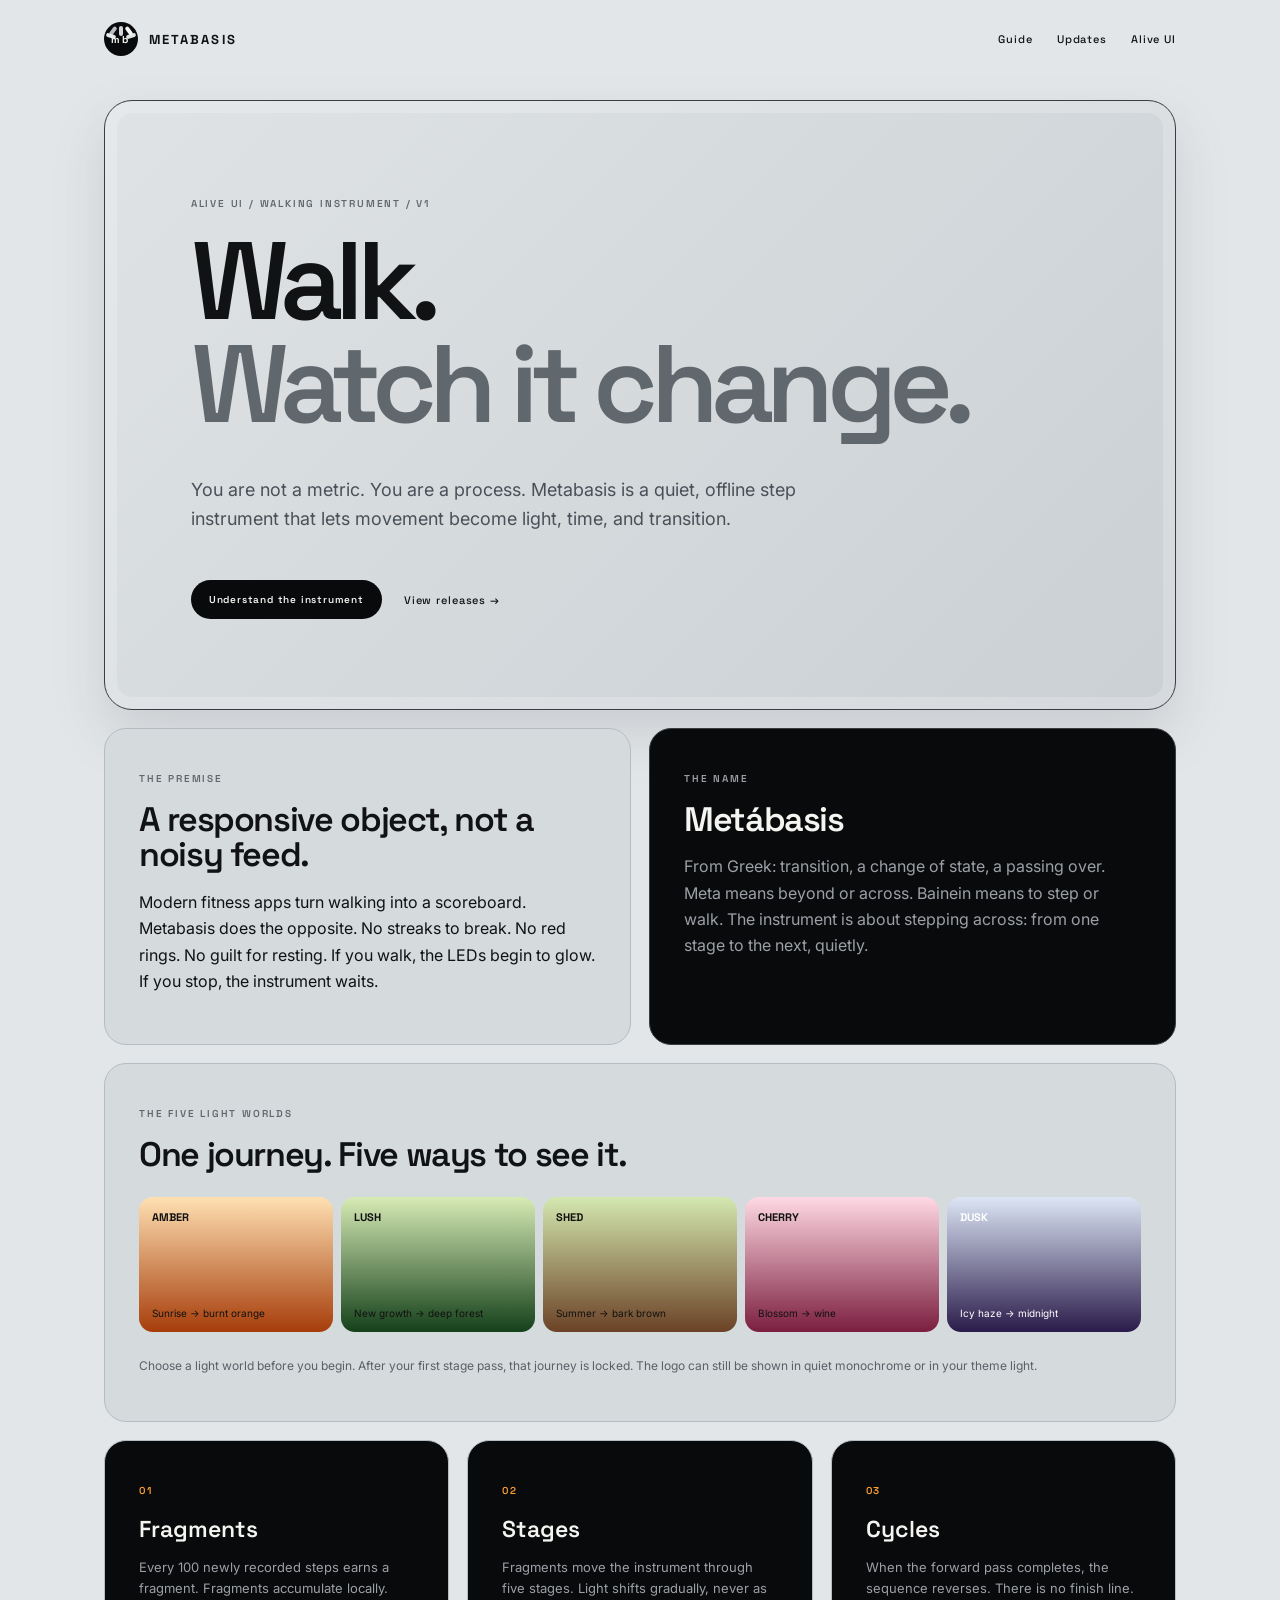
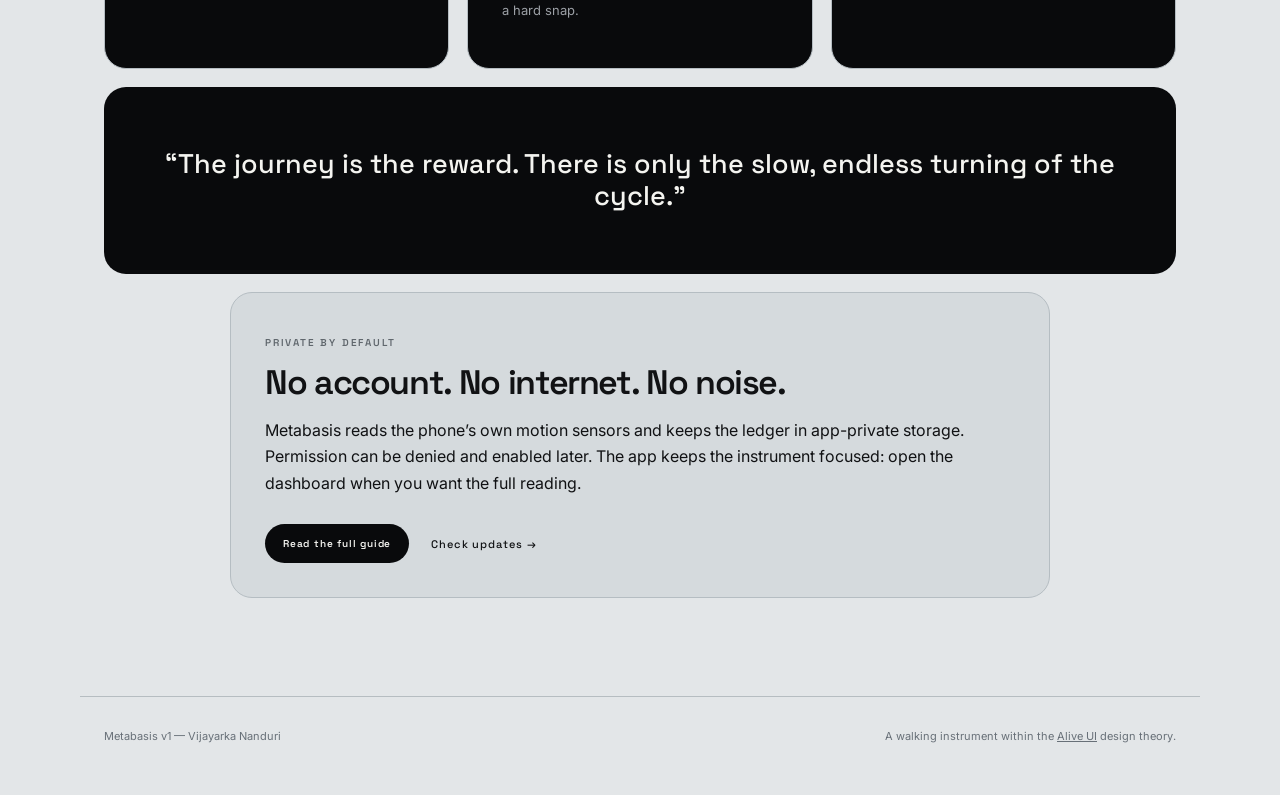
==== index.html @ e5e0e326 "Restore camera-module identity and medium journey UX" ====
<!doctype html>
<html lang="en">
<head><meta charset="utf-8"><meta name="viewport" content="width=device-width,initial-scale=1"><title>Metabasis — Walk. Watch it change.</title><link rel="stylesheet" href="styles.css"></head>
<body>
<header class="top"><a class="brand" href="index.html"><span class="mark"><i></i><i></i><i></i><i></i><i></i><b>mb</b></span><span>METABASIS</span></a><nav><a href="metabasis-guide.html">Guide</a><a href="metabasis-updates.html">Updates</a><a href="https://vijayarkananduri.github.io/metabasis/">Alive UI</a></nav></header>
<main>
<section class="hero instrument"><div class="eyebrow">ALIVE UI / WALKING INSTRUMENT / V1</div><h1>Walk.<br><em>Watch it change.</em></h1><p class="lead">You are not a metric. You are a process. Metabasis is a quiet, offline step instrument that lets movement become light, time, and transition.</p><div class="actions"><a class="button" href="metabasis-guide.html">Understand the instrument</a><a class="textlink" href="https://github.com/vijayarkananduri/metabasis/releases">View releases →</a></div></section>
<section class="grid two"><article><span class="eyebrow">THE PREMISE</span><h2>A responsive object, not a noisy feed.</h2><p>Modern fitness apps turn walking into a scoreboard. Metabasis does the opposite. No streaks to break. No red rings. No guilt for resting. If you walk, the LEDs begin to glow. If you stop, the instrument waits.</p></article><article class="dark-card"><span class="eyebrow">THE NAME</span><h2>Metábasis</h2><p>From Greek: transition, a change of state, a passing over. Meta means beyond or across. Bainein means to step or walk. The instrument is about stepping across: from one stage to the next, quietly.</p></article></section>
<section class="section"><span class="eyebrow">THE FIVE LIGHT WORLDS</span><h2>One journey. Five ways to see it.</h2><div class="themes"><div class="theme amber"><b>AMBER</b><span>Sunrise → burnt orange</span></div><div class="theme lush"><b>LUSH</b><span>New growth → deep forest</span></div><div class="theme shed"><b>SHED</b><span>Summer → bark brown</span></div><div class="theme cherry"><b>CHERRY</b><span>Blossom → wine</span></div><div class="theme dusk"><b>DUSK</b><span>Icy haze → midnight</span></div></div><p class="note">Choose a light world before you begin. After your first stage pass, that journey is locked. The logo can still be shown in quiet monochrome or in your theme light.</p></section>
<section class="grid three"><article class="module"><span class="number">01</span><h3>Fragments</h3><p>Every 100 newly recorded steps earns a fragment. Fragments accumulate locally.</p></article><article class="module"><span class="number">02</span><h3>Stages</h3><p>Fragments move the instrument through five stages. Light shifts gradually, never as a hard snap.</p></article><article class="module"><span class="number">03</span><h3>Cycles</h3><p>When the forward pass completes, the sequence reverses. There is no finish line.</p></article></section>
<section class="quote"><p>“The journey is the reward. There is only the slow, endless turning of the cycle.”</p></section>
<section class="section compact"><span class="eyebrow">PRIVATE BY DEFAULT</span><h2>No account. No internet. No noise.</h2><p>Metabasis reads the phone’s own motion sensors and keeps the ledger in app-private storage. Permission can be denied and enabled later. The app keeps the instrument focused: open the dashboard when you want the full reading.</p><div class="actions"><a class="button" href="metabasis-guide.html">Read the full guide</a><a class="textlink" href="metabasis-updates.html">Check updates →</a></div></section>
</main><footer><span>Metabasis v1 — Vijayarka Nanduri</span><span>A walking instrument within the <a href="https://vijayarkananduri.github.io/metabasis/">Alive UI</a> design theory.</span></footer>
</body></html>
---- styles.css ----
@import url('https://fonts.googleapis.com/css2?family=Inter:wght@400;500;600&family=Space+Grotesk:wght@400;500;600;700&display=swap');
:root{--silver:#e3e6e8;--ink:#111214;--glass:#090a0c;--milk:#f4f4f0;--muted:#9ca0a6;--line:#3a3d42;--amber:#ffa133}*{box-sizing:border-box}body{margin:0;background:var(--silver);color:var(--ink);font-family:Inter,system-ui,sans-serif;line-height:1.65}.top{max-width:1120px;margin:auto;padding:22px 24px;display:flex;align-items:center;justify-content:space-between}.brand{display:flex;align-items:center;gap:11px;font:700 13px 'Space Grotesk';letter-spacing:.16em;color:var(--ink);text-decoration:none}.mark{width:34px;height:34px;border-radius:50%;background:var(--glass);display:flex;align-items:center;justify-content:center;position:relative;color:var(--milk);font:700 10px 'Space Grotesk'}.mark i{position:absolute;width:4px;height:10px;border-radius:4px;background:#d3d7da;top:4px}.mark i:nth-child(1){transform:rotate(0deg)}.mark i:nth-child(2){transform:rotate(72deg);right:5px;top:9px;background:#e1e4e6}.mark i:nth-child(3){transform:rotate(144deg);right:7px;bottom:5px;background:#f4f4f0}.mark i:nth-child(4){transform:rotate(216deg);left:7px;bottom:5px;background:#b9bec3}.mark i:nth-child(5){transform:rotate(288deg);left:5px;top:9px;background:#e8eaeb}.mark b{position:relative;z-index:2}nav{display:flex;gap:24px}nav a,.textlink{color:var(--ink);text-decoration:none;font:500 11px 'Space Grotesk';letter-spacing:.08em}main{max-width:1120px;margin:auto;padding:22px 24px 80px}.hero{padding:96px 8% 90px;min-height:520px;display:flex;flex-direction:column;justify-content:center;border:1px solid var(--line);border-radius:28px;background:linear-gradient(135deg,#dfe3e5,#cbd0d4);box-shadow:inset 0 0 0 12px rgba(255,255,255,.2),0 24px 50px #6d747b35}.eyebrow{font:600 10px 'Space Grotesk';letter-spacing:.18em;color:#60676d}.hero h1{font:600 clamp(54px,9vw,110px)/.94 'Space Grotesk';letter-spacing:-.07em;margin:20px 0}.hero h1 em{font-style:normal;color:#60676d}.lead{font-size:18px;max-width:660px;color:#485058}.actions{display:flex;align-items:center;gap:22px;margin-top:28px}.button{display:inline-block;padding:13px 18px;border-radius:24px;background:var(--glass);color:var(--milk);text-decoration:none;font:600 10px 'Space Grotesk';letter-spacing:.08em}.grid{display:grid;gap:18px;margin-top:18px}.two{grid-template-columns:1fr 1fr}.three{grid-template-columns:repeat(3,1fr)}article,.section,.quote{padding:34px;border-radius:22px}.grid article,.section{background:#d5dadd;border:1px solid #b5bdc2}.dark-card{background:var(--glass)!important;color:var(--milk);border-color:var(--line)!important}.dark-card .eyebrow,.dark-card p{color:var(--muted)}h2{font:600 34px/1.05 'Space Grotesk';letter-spacing:-.04em;margin:12px 0 16px}h3{font:600 23px 'Space Grotesk';margin:12px 0 8px}.section{margin-top:18px}.themes{display:grid;grid-template-columns:repeat(5,1fr);gap:8px;margin:24px 0}.theme{height:135px;border-radius:14px;padding:13px;display:flex;flex-direction:column;justify-content:space-between;color:#111;font:600 11px 'Space Grotesk'}.theme span{font:400 10px Inter}.amber{background:linear-gradient(#ffe0b2,#a63d0a)}.lush{background:linear-gradient(#d7ebb5,#14401a)}.shed{background:linear-gradient(#d4e8b0,#6b4226)}.cherry{background:linear-gradient(#ffd9e3,#7b1e3f)}.dusk{background:linear-gradient(#dce6f5,#2a1b4a);color:white}.note{font-size:12px;color:#596168}.module{background:var(--glass)!important;color:var(--milk);min-height:190px}.module p{color:var(--muted);font-size:13px}.number{font:600 10px 'Space Grotesk';color:var(--amber);letter-spacing:.15em}.quote{margin-top:18px;background:var(--glass);color:var(--milk);font:500 27px/1.2 'Space Grotesk';text-align:center}.compact{max-width:820px;margin:18px auto}.article{max-width:820px;padding-top:70px}.article h1{font:600 clamp(48px,8vw,88px)/1 'Space Grotesk';letter-spacing:-.07em;margin:20px 0}.article h2{margin-top:50px}.article p,.article li{font-size:16px;color:#4f575e}.article .dark-card p{color:var(--muted)}footer{max-width:1120px;margin:auto;padding:30px 24px 50px;border-top:1px solid #b6bdc1;display:flex;justify-content:space-between;gap:20px;color:#687078;font-size:11px}footer a{color:inherit}@media(max-width:720px){.top{align-items:flex-start}.top nav{gap:10px;flex-wrap:wrap;justify-content:flex-end}.hero{padding:58px 24px}.two,.three{grid-template-columns:1fr}.themes{grid-template-columns:repeat(2,1fr)}.theme{height:110px}.actions{flex-wrap:wrap}footer{display:block}footer span{display:block;margin-top:8px}}
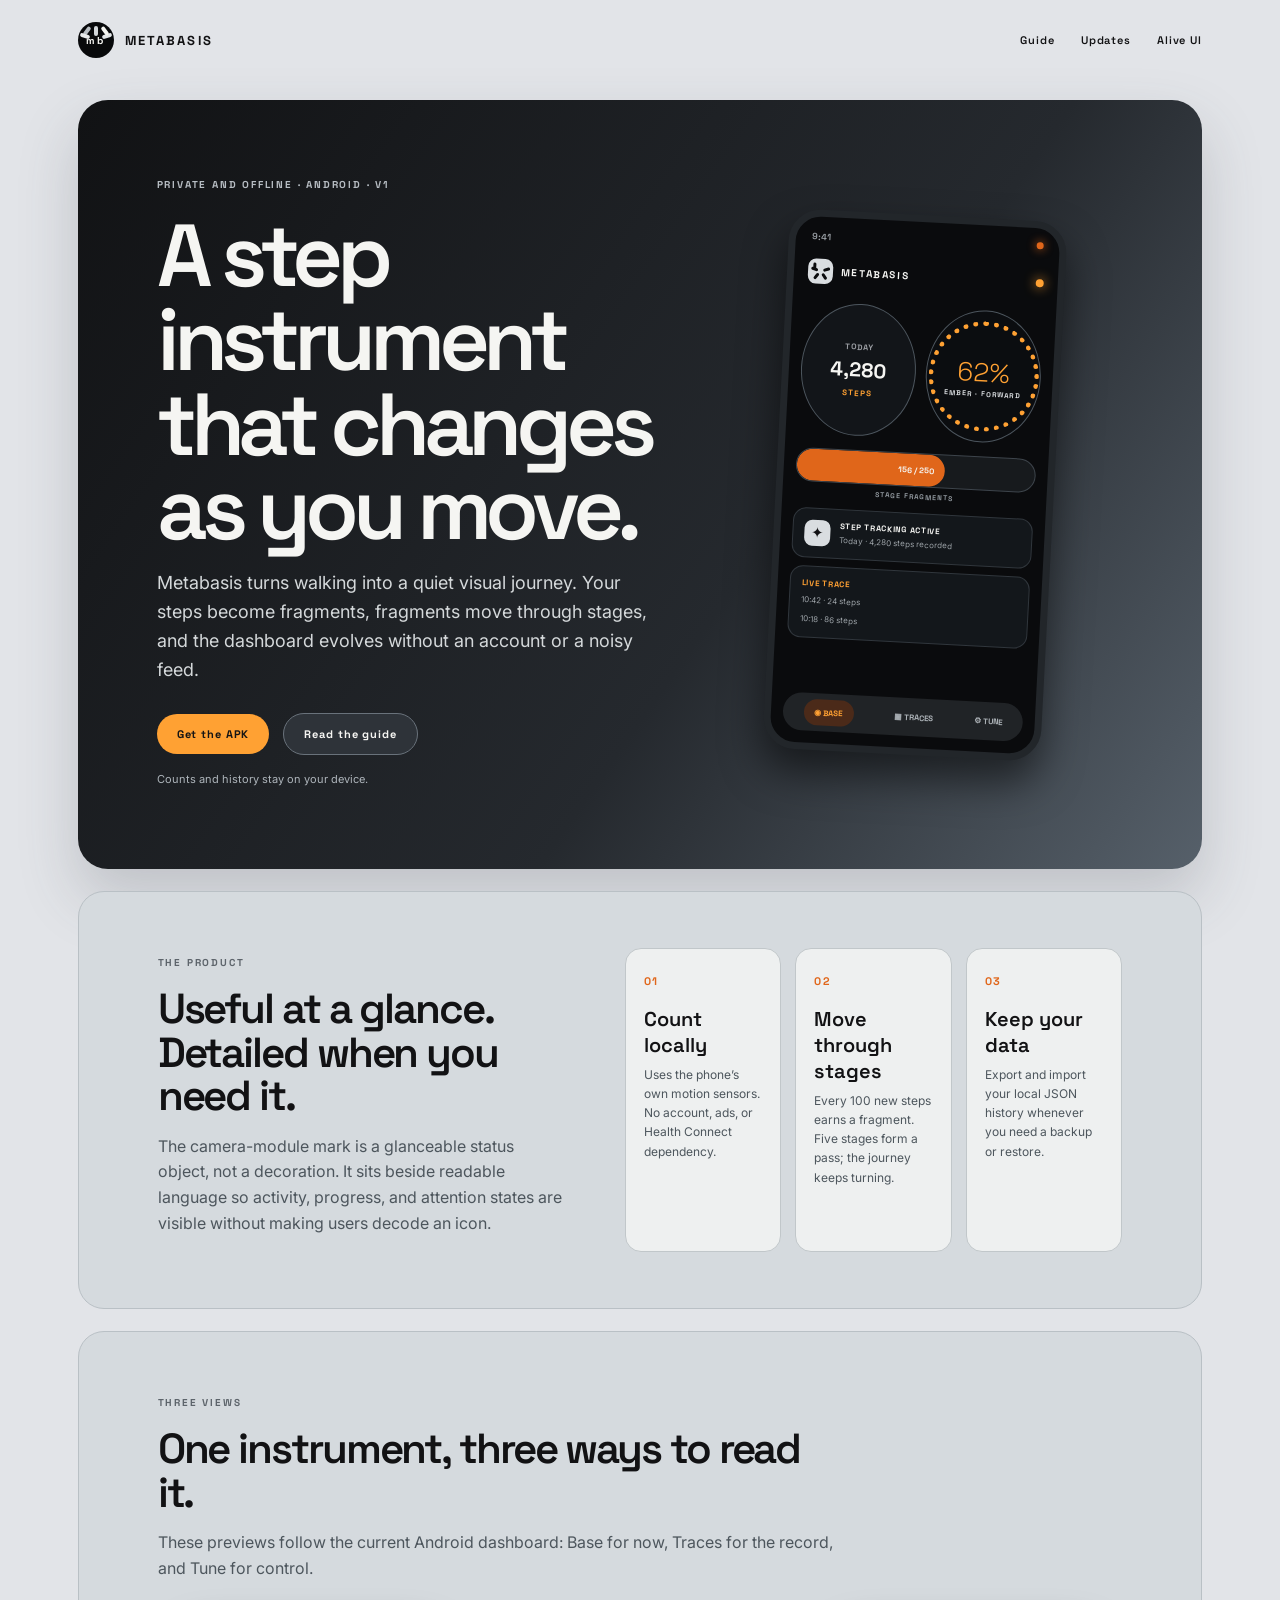
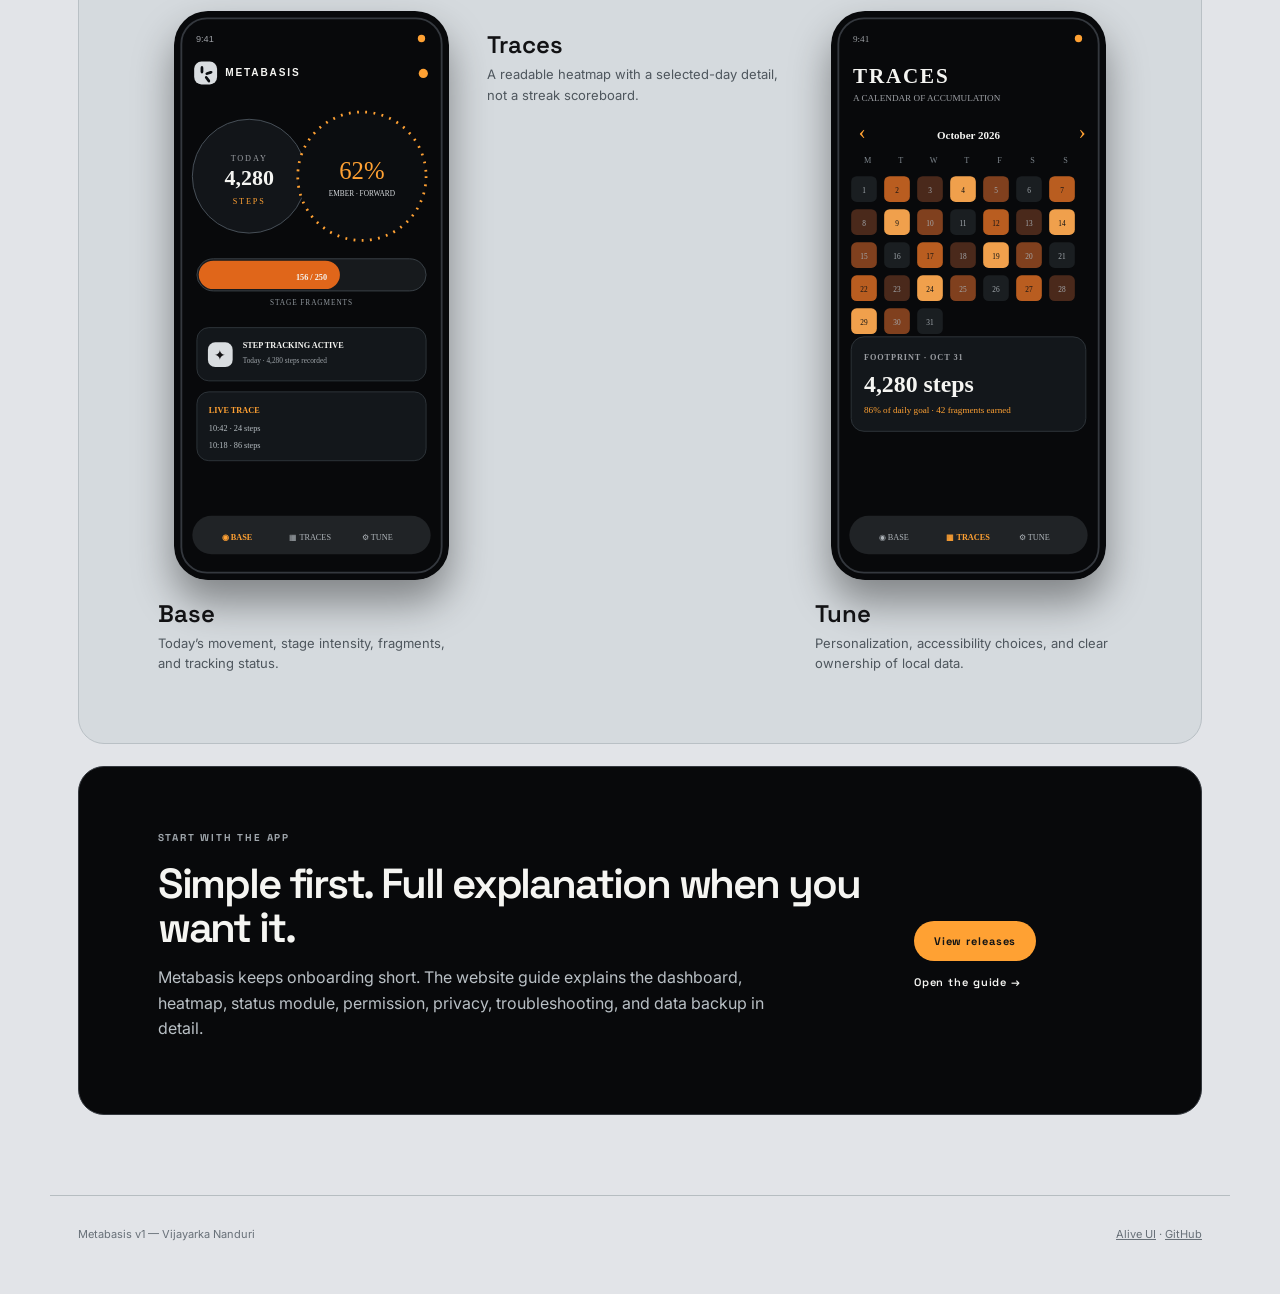
==== commit e721994c: "Improve app onboarding and product website" ====
--- a/index.html
+++ b/index.html
@@ -1,14 +1,23 @@
 <!doctype html>
 <html lang="en">
-<head><meta charset="utf-8"><meta name="viewport" content="width=device-width,initial-scale=1"><title>Metabasis — Walk. Watch it change.</title><link rel="stylesheet" href="styles.css"></head>
+<head>
+<meta charset="utf-8"><meta name="viewport" content="width=device-width,initial-scale=1">
+<title>Metabasis — A step instrument that changes as you move</title>
+<meta name="description" content="Metabasis is a private, offline-first Android step instrument. Steps become fragments, fragments move through stages, and the dashboard changes with you.">
+<link rel="canonical" href="https://vijayarkananduri.github.io/metabasis/">
+<meta name="theme-color" content="#090a0c">
+<meta property="og:type" content="website"><meta property="og:title" content="Metabasis — A step instrument that changes as you move"><meta property="og:description" content="A private Android step instrument with evolving stages, local history, and no account."><meta property="og:url" content="https://vijayarkananduri.github.io/metabasis/"><meta property="og:site_name" content="Metabasis">
+<meta name="twitter:card" content="summary"><meta name="twitter:title" content="Metabasis — A step instrument that changes as you move"><meta name="twitter:description" content="A private Android step instrument with evolving stages, local history, and no account.">
+<link rel="stylesheet" href="styles.css">
+</head>
 <body>
-<header class="top"><a class="brand" href="index.html"><span class="mark"><i></i><i></i><i></i><i></i><i></i><b>mb</b></span><span>METABASIS</span></a><nav><a href="metabasis-guide.html">Guide</a><a href="metabasis-updates.html">Updates</a><a href="https://vijayarkananduri.github.io/metabasis/">Alive UI</a></nav></header>
+<header class="top"><a class="brand" href="index.html" aria-label="Metabasis home"><span class="mark"><i></i><i></i><i></i><i></i><i></i><b>mb</b></span><span>METABASIS</span></a><nav><a href="metabasis-guide.html">Guide</a><a href="metabasis-updates.html">Updates</a><a href="https://alive-ui.netlify.app/">Alive UI</a></nav></header>
 <main>
-<section class="hero instrument"><div class="eyebrow">ALIVE UI / WALKING INSTRUMENT / V1</div><h1>Walk.<br><em>Watch it change.</em></h1><p class="lead">You are not a metric. You are a process. Metabasis is a quiet, offline step instrument that lets movement become light, time, and transition.</p><div class="actions"><a class="button" href="metabasis-guide.html">Understand the instrument</a><a class="textlink" href="https://github.com/vijayarkananduri/metabasis/releases">View releases →</a></div></section>
-<section class="grid two"><article><span class="eyebrow">THE PREMISE</span><h2>A responsive object, not a noisy feed.</h2><p>Modern fitness apps turn walking into a scoreboard. Metabasis does the opposite. No streaks to break. No red rings. No guilt for resting. If you walk, the LEDs begin to glow. If you stop, the instrument waits.</p></article><article class="dark-card"><span class="eyebrow">THE NAME</span><h2>Metábasis</h2><p>From Greek: transition, a change of state, a passing over. Meta means beyond or across. Bainein means to step or walk. The instrument is about stepping across: from one stage to the next, quietly.</p></article></section>
-<section class="section"><span class="eyebrow">THE FIVE LIGHT WORLDS</span><h2>One journey. Five ways to see it.</h2><div class="themes"><div class="theme amber"><b>AMBER</b><span>Sunrise → burnt orange</span></div><div class="theme lush"><b>LUSH</b><span>New growth → deep forest</span></div><div class="theme shed"><b>SHED</b><span>Summer → bark brown</span></div><div class="theme cherry"><b>CHERRY</b><span>Blossom → wine</span></div><div class="theme dusk"><b>DUSK</b><span>Icy haze → midnight</span></div></div><p class="note">Choose a light world before you begin. After your first stage pass, that journey is locked. The logo can still be shown in quiet monochrome or in your theme light.</p></section>
-<section class="grid three"><article class="module"><span class="number">01</span><h3>Fragments</h3><p>Every 100 newly recorded steps earns a fragment. Fragments accumulate locally.</p></article><article class="module"><span class="number">02</span><h3>Stages</h3><p>Fragments move the instrument through five stages. Light shifts gradually, never as a hard snap.</p></article><article class="module"><span class="number">03</span><h3>Cycles</h3><p>When the forward pass completes, the sequence reverses. There is no finish line.</p></article></section>
-<section class="quote"><p>“The journey is the reward. There is only the slow, endless turning of the cycle.”</p></section>
-<section class="section compact"><span class="eyebrow">PRIVATE BY DEFAULT</span><h2>No account. No internet. No noise.</h2><p>Metabasis reads the phone’s own motion sensors and keeps the ledger in app-private storage. Permission can be denied and enabled later. The app keeps the instrument focused: open the dashboard when you want the full reading.</p><div class="actions"><a class="button" href="metabasis-guide.html">Read the full guide</a><a class="textlink" href="metabasis-updates.html">Check updates →</a></div></section>
-</main><footer><span>Metabasis v1 — Vijayarka Nanduri</span><span>A walking instrument within the <a href="https://vijayarkananduri.github.io/metabasis/">Alive UI</a> design theory.</span></footer>
-</body></html>
+<section class="hero product-hero"><div class="hero-copy"><span class="eyebrow">PRIVATE AND OFFLINE · ANDROID · V1</span><h1>A step instrument that changes as you move.</h1><p class="lead">Metabasis turns walking into a quiet visual journey. Your steps become fragments, fragments move through stages, and the dashboard evolves without an account or a noisy feed.</p><div class="actions"><a class="button" href="https://github.com/vijayarkananduri/metabasis/releases">Get the APK</a><a class="button secondary-button" href="metabasis-guide.html">Read the guide</a></div><p class="microcopy">Counts and history stay on your device.</p></div><div class="phone hero-phone" aria-label="Metabasis Base screen preview"><img class="svg-preview" src="assets/base-screen.svg" alt="Metabasis Base dashboard preview"><div class="phone-bar"><span>9:41</span><span class="phone-dot"></span></div><div class="app-head"><span class="mini-module"><i></i><i></i><i></i><i></i><i></i></span><strong>METABASIS</strong><span class="status-dot"></span></div><div class="screen-row"><div class="metric"><small>TODAY</small><strong>4,280</strong><em>STEPS</em><div class="ring-mini"></div></div><div class="metric cycle"><div class="ring-big"><b>62%</b><small>EMBER · FORWARD</small></div></div></div><div class="bar"><span></span><b>156 / 250</b></div><small class="caption">STAGE FRAGMENTS</small><div class="status-card"><span class="camera-mini">✦</span><div><b>STEP TRACKING ACTIVE</b><small>Today · 4,280 steps recorded</small></div></div><div class="trace-card"><b>LIVE TRACE</b><small>10:42 · 24 steps</small><small>10:18 · 86 steps</small></div><div class="nav-pill"><b>◉ BASE</b><span>▦ TRACES</span><span>⚙ TUNE</span></div></div></section>
+<section class="proof"><div><span class="eyebrow">THE PRODUCT</span><h2>Useful at a glance. Detailed when you need it.</h2><p>The camera-module mark is a glanceable status object, not a decoration. It sits beside readable language so activity, progress, and attention states are visible without making users decode an icon.</p></div><div class="proof-points"><article><b>01</b><h3>Count locally</h3><p>Uses the phone’s own motion sensors. No account, ads, or Health Connect dependency.</p></article><article><b>02</b><h3>Move through stages</h3><p>Every 100 new steps earns a fragment. Five stages form a pass; the journey keeps turning.</p></article><article><b>03</b><h3>Keep your data</h3><p>Export and import your local JSON history whenever you need a backup or restore.</p></article></div></section>
+<section class="screens"><div class="section-head"><span class="eyebrow">THREE VIEWS</span><h2>One instrument, three ways to read it.</h2><p>These previews follow the current Android dashboard: Base for now, Traces for the record, and Tune for control.</p></div><div class="screen-grid"><div class="screen-item"><a class="svg-link" href="assets/base-screen.svg"><img class="svg-screen" src="assets/base-screen.svg" alt="Base screen SVG preview"></a><div class="phone"><div class="phone-bar"><span>9:41</span><span class="phone-dot"></span></div><div class="app-head"><span class="mini-module"><i></i><i></i><i></i><i></i><i></i></span><strong>METABASIS</strong><span class="status-dot"></span></div><div class="screen-title">BASE<small>HARDWARE STEP COUNTER</small></div><div class="screen-row"><div class="metric"><small>TODAY</small><strong>4,280</strong><em>STEPS</em></div><div class="metric cycle"><div class="ring-big"><b>62%</b><small>EMBER · FORWARD</small></div></div></div><div class="bar"><span style="width:62%"></span><b>156 / 250</b></div><small class="caption">STAGE FRAGMENTS</small><div class="status-card"><span class="camera-mini">✦</span><div><b>STEP TRACKING ACTIVE</b><small>4,280 steps recorded</small></div></div><div class="trace-card"><b>LIVE TRACE</b><small>No new step events yet.</small></div><div class="nav-pill"><b>◉ BASE</b><span>▦ TRACES</span><span>⚙ TUNE</span></div></div><h3>Base</h3><p>Today’s movement, stage intensity, fragments, and tracking status.</p></div>
+<div class="screen-item"><div class="phone"><div class="phone-bar"><span>9:41</span><span class="phone-dot"></span></div><div class="app-head"><span class="mini-module"><i></i><i></i><i></i><i></i><i></i></span><strong>METABASIS</strong><span class="status-dot"></span></div><div class="screen-title">TRACES<small>A CALENDAR OF ACCUMULATION</small></div><div class="month"><span>‹</span><b>October 2026</b><span>›</span></div><div class="week"><i>M</i><i>T</i><i>W</i><i>T</i><i>F</i><i>S</i><i>S</i></div><div class="heatmap"><i class="h3">1</i><i class="h1">2</i><i class="h4">3</i><i class="h2">4</i><i class="h0">5</i><i class="h3">6</i><i class="h1">7</i><i class="h4">8</i><i class="h2">9</i><i class="h0">10</i><i class="h3">11</i><i class="h1">12</i><i class="h4">13</i><i class="h2">14</i><i class="h0">15</i><i class="h3">16</i><i class="h1">17</i><i class="h4">18</i><i class="h2">19</i><i class="h0">20</i><i class="h3">21</i><i class="h1">22</i><i class="h4">23</i><i class="h2">24</i><i class="h0">25</i><i class="h3">26</i><i class="h1">27</i><i class="h4">28</i><i class="h2">29</i><i class="h0">30</i><i class="h3">31</i></div><div class="detail"><b>FOOTPRINT · OCT 31</b><strong>4,280 steps</strong><small>86% of daily goal · 42 fragments earned</small></div><div class="nav-pill"><span>◉ BASE</span><b>▦ TRACES</b><span>⚙ TUNE</span></div></div><h3>Traces</h3><p>A readable heatmap with a selected-day detail, not a streak scoreboard.</p></div>
+<div class="screen-item"><a class="svg-link" href="assets/traces-screen.svg"><img class="svg-screen" src="assets/traces-screen.svg" alt="Traces screen SVG preview"></a><div class="phone"><div class="phone-bar"><span>9:41</span><span class="phone-dot"></span></div><div class="app-head"><span class="mini-module"><i></i><i></i><i></i><i></i><i></i></span><strong>METABASIS</strong><span class="status-dot"></span></div><div class="screen-title">TUNE<small>ADJUST THE INSTRUMENT</small></div><div class="tune-list"><b>LED THEMES</b><div><span class="choice amber-choice">●</span> Amber <em>● ● ● ● ●</em></div><div><span class="choice">○</span> Lush <em>● ● ● ● ●</em></div><div><span class="choice">○</span> Dusk <em>● ● ● ● ●</em></div><b>DAILY GOAL · 5,000 STEPS</b><div class="slider"><span></span></div><b>YOUR DATA</b><div class="data-actions"><button>EXPORT DATA</button><button>IMPORT DATA</button></div></div><div class="nav-pill"><span>◉ BASE</span><span>▦ TRACES</span><b>⚙ TUNE</b></div></div><h3>Tune</h3><p>Personalization, accessibility choices, and clear ownership of local data.</p></div></div></section>
+<section class="callout"><div><span class="eyebrow">START WITH THE APP</span><h2>Simple first. Full explanation when you want it.</h2><p>Metabasis keeps onboarding short. The website guide explains the dashboard, heatmap, status module, permission, privacy, troubleshooting, and data backup in detail.</p></div><div class="actions"><a class="button" href="https://github.com/vijayarkananduri/metabasis/releases">View releases</a><a class="textlink" href="metabasis-guide.html">Open the guide →</a></div></section>
+</main><footer><span>Metabasis v1 — Vijayarka Nanduri</span><span><a href="https://alive-ui.netlify.app/">Alive UI</a> · <a href="https://github.com/vijayarkananduri/metabasis">GitHub</a></span></footer>
+</body></html>
--- a/styles.css
+++ b/styles.css
@@ -1,2 +1,5 @@
 @import url('https://fonts.googleapis.com/css2?family=Inter:wght@400;500;600&family=Space+Grotesk:wght@400;500;600;700&display=swap');
-:root{--silver:#e3e6e8;--ink:#111214;--glass:#090a0c;--milk:#f4f4f0;--muted:#9ca0a6;--line:#3a3d42;--amber:#ffa133}*{box-sizing:border-box}body{margin:0;background:var(--silver);color:var(--ink);font-family:Inter,system-ui,sans-serif;line-height:1.65}.top{max-width:1120px;margin:auto;padding:22px 24px;display:flex;align-items:center;justify-content:space-between}.brand{display:flex;align-items:center;gap:11px;font:700 13px 'Space Grotesk';letter-spacing:.16em;color:var(--ink);text-decoration:none}.mark{width:34px;height:34px;border-radius:50%;background:var(--glass);display:flex;align-items:center;justify-content:center;position:relative;color:var(--milk);font:700 10px 'Space Grotesk'}.mark i{position:absolute;width:4px;height:10px;border-radius:4px;background:#d3d7da;top:4px}.mark i:nth-child(1){transform:rotate(0deg)}.mark i:nth-child(2){transform:rotate(72deg);right:5px;top:9px;background:#e1e4e6}.mark i:nth-child(3){transform:rotate(144deg);right:7px;bottom:5px;background:#f4f4f0}.mark i:nth-child(4){transform:rotate(216deg);left:7px;bottom:5px;background:#b9bec3}.mark i:nth-child(5){transform:rotate(288deg);left:5px;top:9px;background:#e8eaeb}.mark b{position:relative;z-index:2}nav{display:flex;gap:24px}nav a,.textlink{color:var(--ink);text-decoration:none;font:500 11px 'Space Grotesk';letter-spacing:.08em}main{max-width:1120px;margin:auto;padding:22px 24px 80px}.hero{padding:96px 8% 90px;min-height:520px;display:flex;flex-direction:column;justify-content:center;border:1px solid var(--line);border-radius:28px;background:linear-gradient(135deg,#dfe3e5,#cbd0d4);box-shadow:inset 0 0 0 12px rgba(255,255,255,.2),0 24px 50px #6d747b35}.eyebrow{font:600 10px 'Space Grotesk';letter-spacing:.18em;color:#60676d}.hero h1{font:600 clamp(54px,9vw,110px)/.94 'Space Grotesk';letter-spacing:-.07em;margin:20px 0}.hero h1 em{font-style:normal;color:#60676d}.lead{font-size:18px;max-width:660px;color:#485058}.actions{display:flex;align-items:center;gap:22px;margin-top:28px}.button{display:inline-block;padding:13px 18px;border-radius:24px;background:var(--glass);color:var(--milk);text-decoration:none;font:600 10px 'Space Grotesk';letter-spacing:.08em}.grid{display:grid;gap:18px;margin-top:18px}.two{grid-template-columns:1fr 1fr}.three{grid-template-columns:repeat(3,1fr)}article,.section,.quote{padding:34px;border-radius:22px}.grid article,.section{background:#d5dadd;border:1px solid #b5bdc2}.dark-card{background:var(--glass)!important;color:var(--milk);border-color:var(--line)!important}.dark-card .eyebrow,.dark-card p{color:var(--muted)}h2{font:600 34px/1.05 'Space Grotesk';letter-spacing:-.04em;margin:12px 0 16px}h3{font:600 23px 'Space Grotesk';margin:12px 0 8px}.section{margin-top:18px}.themes{display:grid;grid-template-columns:repeat(5,1fr);gap:8px;margin:24px 0}.theme{height:135px;border-radius:14px;padding:13px;display:flex;flex-direction:column;justify-content:space-between;color:#111;font:600 11px 'Space Grotesk'}.theme span{font:400 10px Inter}.amber{background:linear-gradient(#ffe0b2,#a63d0a)}.lush{background:linear-gradient(#d7ebb5,#14401a)}.shed{background:linear-gradient(#d4e8b0,#6b4226)}.cherry{background:linear-gradient(#ffd9e3,#7b1e3f)}.dusk{background:linear-gradient(#dce6f5,#2a1b4a);color:white}.note{font-size:12px;color:#596168}.module{background:var(--glass)!important;color:var(--milk);min-height:190px}.module p{color:var(--muted);font-size:13px}.number{font:600 10px 'Space Grotesk';color:var(--amber);letter-spacing:.15em}.quote{margin-top:18px;background:var(--glass);color:var(--milk);font:500 27px/1.2 'Space Grotesk';text-align:center}.compact{max-width:820px;margin:18px auto}.article{max-width:820px;padding-top:70px}.article h1{font:600 clamp(48px,8vw,88px)/1 'Space Grotesk';letter-spacing:-.07em;margin:20px 0}.article h2{margin-top:50px}.article p,.article li{font-size:16px;color:#4f575e}.article .dark-card p{color:var(--muted)}footer{max-width:1120px;margin:auto;padding:30px 24px 50px;border-top:1px solid #b6bdc1;display:flex;justify-content:space-between;gap:20px;color:#687078;font-size:11px}footer a{color:inherit}@media(max-width:720px){.top{align-items:flex-start}.top nav{gap:10px;flex-wrap:wrap;justify-content:flex-end}.hero{padding:58px 24px}.two,.three{grid-template-columns:1fr}.themes{grid-template-columns:repeat(2,1fr)}.theme{height:110px}.actions{flex-wrap:wrap}footer{display:block}footer span{display:block;margin-top:8px}}
+:root{--silver:#e2e4e8;--ink:#121214;--glass:#08090b;--milk:#f5f5f2;--muted:#777d84;--line:#34383e;--amber:#e0661a;--amber-bright:#ffa133;--panel:#f7f8f7}*{box-sizing:border-box}html{scroll-behavior:smooth}body{margin:0;background:var(--silver);color:var(--ink);font-family:Inter,system-ui,sans-serif;line-height:1.6}.top{max-width:1180px;margin:auto;padding:22px 28px;display:flex;align-items:center;justify-content:space-between}.brand{display:flex;align-items:center;gap:11px;font:700 13px 'Space Grotesk';letter-spacing:.16em;color:var(--ink);text-decoration:none}.mark{width:36px;height:36px;border-radius:50%;background:var(--glass);display:flex;align-items:center;justify-content:center;position:relative;color:var(--milk);font:700 10px 'Space Grotesk'}.mark i{position:absolute;width:4px;height:10px;border-radius:4px;background:#d3d7da;top:4px}.mark i:nth-child(1){transform:rotate(0)}.mark i:nth-child(2){transform:rotate(72deg);right:5px;top:9px;background:#e1e4e6}.mark i:nth-child(3){transform:rotate(144deg);right:7px;bottom:5px;background:#f4f4f0}.mark i:nth-child(4){transform:rotate(216deg);left:7px;bottom:5px;background:#b9bec3}.mark i:nth-child(5){transform:rotate(288deg);left:5px;top:9px;background:#e8eaeb}.mark b{position:relative;z-index:2}nav{display:flex;gap:26px}nav a,.textlink{color:var(--ink);text-decoration:none;font:600 11px 'Space Grotesk';letter-spacing:.08em}nav a:hover,.textlink:hover{color:var(--amber)}main{max-width:1180px;margin:auto;padding:20px 28px 80px}.eyebrow{font:700 10px 'Space Grotesk';letter-spacing:.18em;color:#5d646b}.hero{border-radius:30px}.product-hero{min-height:630px;padding:70px 7%;display:grid;grid-template-columns:1.1fr .9fr;gap:40px;align-items:center;background:linear-gradient(125deg,#111214 0%,#25292e 60%,#56606a 100%);color:var(--milk);overflow:hidden;box-shadow:0 28px 60px #454b5238}.product-hero .eyebrow{color:#b7bdc3}.hero-copy{max-width:640px}.hero h1{font:600 clamp(48px,7vw,88px)/.96 'Space Grotesk';letter-spacing:-.07em;margin:18px 0}.lead{font-size:18px;max-width:650px;color:#d4d8da}.actions{display:flex;align-items:center;gap:14px;margin-top:28px;flex-wrap:wrap}.button{display:inline-block;padding:13px 20px;border-radius:25px;background:var(--amber-bright);color:#151515;text-decoration:none;font:700 11px 'Space Grotesk';letter-spacing:.08em}.secondary-button{background:#2e3339;color:var(--milk);border:1px solid #69727b}.microcopy{font-size:11px;color:#aeb5bb;margin-top:16px}.phone{width:260px;min-height:530px;background:#0a0b0d;border:7px solid #22262a;border-radius:32px;padding:14px 12px 12px;color:var(--milk);box-shadow:0 22px 40px #0008;position:relative;overflow:hidden}.hero-phone{justify-self:center;transform:rotate(3deg);width:278px;min-height:540px}.phone-bar{display:flex;justify-content:space-between;font:600 9px 'Space Grotesk';color:#9da3a8;padding:0 4px 14px}.phone-dot{width:7px;height:7px;background:#e0661a;border-radius:50%;box-shadow:0 0 10px #e0661a}.app-head{display:flex;align-items:center;gap:8px;padding:2px 2px 18px;font:700 10px 'Space Grotesk';letter-spacing:.16em}.app-head strong{flex:1}.status-dot{width:8px;height:8px;background:var(--amber-bright);border-radius:50%;box-shadow:0 0 12px #ffa133}.mini-module{width:25px;height:25px;border-radius:8px;background:#d9dde0;position:relative;display:inline-block}.mini-module i{position:absolute;width:3px;height:7px;border-radius:3px;background:#0a0b0d}.mini-module i:nth-child(1){left:5px;top:4px}.mini-module i:nth-child(2){right:5px;top:7px;transform:rotate(72deg)}.mini-module i:nth-child(3){right:7px;bottom:4px;transform:rotate(144deg)}.mini-module i:nth-child(4){left:7px;bottom:4px;transform:rotate(216deg)}.mini-module i:nth-child(5){left:5px;top:7px;transform:rotate(288deg)}.screen-row{display:flex;gap:10px;align-items:center}.metric{height:132px;flex:1;border-radius:50%;background:#121519;border:1px solid #4c555d;display:flex;flex-direction:column;justify-content:center;align-items:center;position:relative}.metric small,.screen-title small{font:700 8px 'Space Grotesk';letter-spacing:.15em;color:#9b9ea3}.metric strong{font:700 20px 'Space Grotesk';margin:5px 0}.metric em{font:700 8px 'Space Grotesk';font-style:normal;letter-spacing:.17em;color:var(--amber-bright)}.cycle{background:#0b0d10}.ring-big{width:110px;height:110px;border-radius:50%;border:5px dotted var(--amber-bright);display:flex;flex-direction:column;align-items:center;justify-content:center}.ring-big b{font:300 26px 'Space Grotesk';color:var(--amber-bright)}.ring-big small{font-size:7px;text-align:center;color:#d7dadd}.bar{height:34px;margin-top:14px;border-radius:20px;background:#171a1d;border:1px solid #3d444b;display:flex;align-items:center;overflow:hidden;position:relative}.bar span{height:100%;width:62%;background:var(--amber);border-radius:20px}.bar b{position:absolute;width:100%;text-align:center;font:700 8px 'Space Grotesk';color:var(--milk)}.caption{display:block;text-align:center;margin:5px 0 12px;color:#8f969c;font:700 7px 'Space Grotesk';letter-spacing:.14em}.status-card,.trace-card,.detail{background:#13171b;border:1px solid #30363c;border-radius:13px;padding:11px;display:flex;gap:9px;align-items:center}.camera-mini{display:grid;place-items:center;width:26px;height:26px;border-radius:8px;background:#d9dde0;color:#121214;font-size:15px}.status-card b,.trace-card b,.detail b{display:block;font:700 8px 'Space Grotesk';letter-spacing:.09em}.status-card small,.trace-card small,.detail small{display:block;color:#9ca2a7;font-size:8px;margin-top:3px}.trace-card{display:block;margin-top:8px}.trace-card b{color:var(--amber-bright)}.trace-card small{margin-top:6px}.nav-pill{position:absolute;bottom:12px;left:12px;right:12px;height:38px;border-radius:20px;background:#202326;display:flex;align-items:center;justify-content:space-around;font:700 8px 'Space Grotesk';color:#aeb4b9}.nav-pill b{color:var(--amber-bright);background:#4b2a19;padding:8px 11px;border-radius:15px}.proof,.screens,.callout{margin-top:22px;padding:56px 7%;border-radius:26px;background:#d5dade;border:1px solid #b9c0c5}.proof{display:grid;grid-template-columns:.9fr 1.1fr;gap:60px}.proof h2,.screens h2,.callout h2{font:600 42px/1.04 'Space Grotesk';letter-spacing:-.05em;margin:13px 0 16px}.proof p,.section-head p,.callout p{color:#4d565d}.proof-points{display:grid;grid-template-columns:repeat(3,1fr);gap:14px}.proof-points article{background:#eef0f0;border:1px solid #c1c7ca;border-radius:16px;padding:18px}.proof-points b,.number{color:var(--amber);font:700 11px 'Space Grotesk';letter-spacing:.14em}.proof-points h3{font:600 20px 'Space Grotesk';margin:13px 0 7px}.proof-points p{font-size:12px;margin:0}.section-head{max-width:680px;margin-bottom:30px}.screen-grid{display:grid;grid-template-columns:repeat(3,1fr);gap:22px}.screen-item .phone{margin:auto;width:100%;max-width:275px;min-height:540px}.screen-item h3{font:600 24px 'Space Grotesk';margin:18px 0 4px}.screen-item>p{font-size:13px;color:#4e565d;margin-top:0}.screen-title{font:700 21px 'Space Grotesk';letter-spacing:.1em;margin:4px 0 13px}.screen-title small{display:block;margin-top:4px}.month{display:flex;justify-content:space-between;align-items:center;font:600 10px 'Space Grotesk';margin:12px 0}.month span{font-size:22px;color:var(--amber-bright)}.week{display:grid;grid-template-columns:repeat(7,1fr);font:700 8px Inter;color:#81878c;text-align:center;margin-bottom:7px}.week i{font-style:normal}.heatmap{display:grid;grid-template-columns:repeat(7,1fr);gap:5px}.heatmap i{aspect-ratio:1;border-radius:5px;display:grid;place-items:center;font:700 7px Inter;background:#1a1e21;color:#a4aaaf;font-style:normal}.heatmap .h1{background:#4a291b}.heatmap .h2{background:#80401e}.heatmap .h3{background:#b95d20;color:#111}.heatmap .h4{background:#f0a04c;color:#111}.detail{display:block;margin-top:15px}.detail strong{display:block;font:700 22px 'Space Grotesk';margin:5px 0}.tune-list{display:flex;flex-direction:column;gap:9px;font-size:11px}.tune-list>b{font:700 8px 'Space Grotesk';letter-spacing:.13em;color:#8f969c;margin-top:7px}.tune-list>div{background:#13171b;border:1px solid #30363c;border-radius:11px;padding:10px}.tune-list em{float:right;font-style:normal;color:var(--amber-bright);font-size:9px}.choice{color:#8c9297;margin-right:7px}.amber-choice{color:var(--amber-bright)}.slider{height:8px!important;border-radius:5px;background:#272c31!important;padding:0!important}.slider span{display:block;width:60%;height:100%;background:var(--amber);border-radius:5px}.data-actions{display:flex;gap:7px}.data-actions button{flex:1;padding:10px 4px;border:1px solid #555d65;background:#20252a;color:var(--milk);border-radius:10px;font:700 8px 'Space Grotesk'}.callout{display:flex;justify-content:space-between;align-items:center;gap:30px;background:var(--glass);color:var(--milk);border-color:#34383e}.callout .eyebrow{color:#9fa6ac}.callout p{color:#b9c0c5;max-width:650px}.callout .textlink{color:var(--milk)}footer{max-width:1180px;margin:auto;padding:30px 28px 50px;border-top:1px solid #b6bdc1;display:flex;justify-content:space-between;gap:20px;color:#687078;font-size:11px}footer a{color:inherit}@media(max-width:900px){.product-hero{grid-template-columns:1fr}.hero-phone{justify-self:start;transform:rotate(2deg)}.proof{grid-template-columns:1fr}.screen-grid{grid-template-columns:1fr 1fr}.callout{display:block}}@media(max-width:620px){.top{align-items:flex-start;padding:18px}.top nav{gap:11px;flex-wrap:wrap;justify-content:flex-end}main{padding:12px 18px 60px}.product-hero{padding:44px 24px}.hero h1{font-size:52px}.lead{font-size:16px}.proof,.screens,.callout{padding:34px 22px}.proof h2,.screens h2,.callout h2{font-size:34px}.proof-points,.screen-grid{grid-template-columns:1fr}.screen-item .phone{max-width:290px}.callout .actions{margin-top:18px}footer{display:block;padding:24px 18px 40px}footer span{display:block;margin-top:8px}}
+.article{max-width:840px;padding-top:68px}.article h1{font:600 clamp(48px,8vw,88px)/1 'Space Grotesk';letter-spacing:-.07em;margin:20px 0}.article h2{font:600 31px/1.05 'Space Grotesk';margin:48px 0 12px}.article p,.article li{font-size:16px;color:#4d565d}.article .lead{font-size:18px;color:#4d565d}.article .dark-card{background:var(--glass);border-radius:20px;padding:26px;color:var(--milk)}.article .dark-card p{color:#b4bbc0}.article .quick-links{display:grid;grid-template-columns:repeat(3,1fr);gap:10px;margin:28px 0}.article .quick-links a{background:#eef0f0;border:1px solid #c1c7ca;border-radius:14px;padding:16px;color:var(--ink);text-decoration:none;font:700 11px 'Space Grotesk'}.guide-note{padding:18px 20px;border-left:4px solid var(--amber);background:#eef0f0;border-radius:0 14px 14px 0}@media(max-width:620px){.article{padding-top:42px}.article .quick-links{grid-template-columns:1fr}.article h1{font-size:52px}}
+
+.svg-preview{display:none}.screen-item>.phone{display:none}.svg-link{display:block;text-decoration:none}.svg-screen{display:block;width:100%;max-width:275px;margin:0 auto 12px;border-radius:34px;box-shadow:0 22px 40px #0006}@media(max-width:620px){.svg-screen{max-width:290px}}
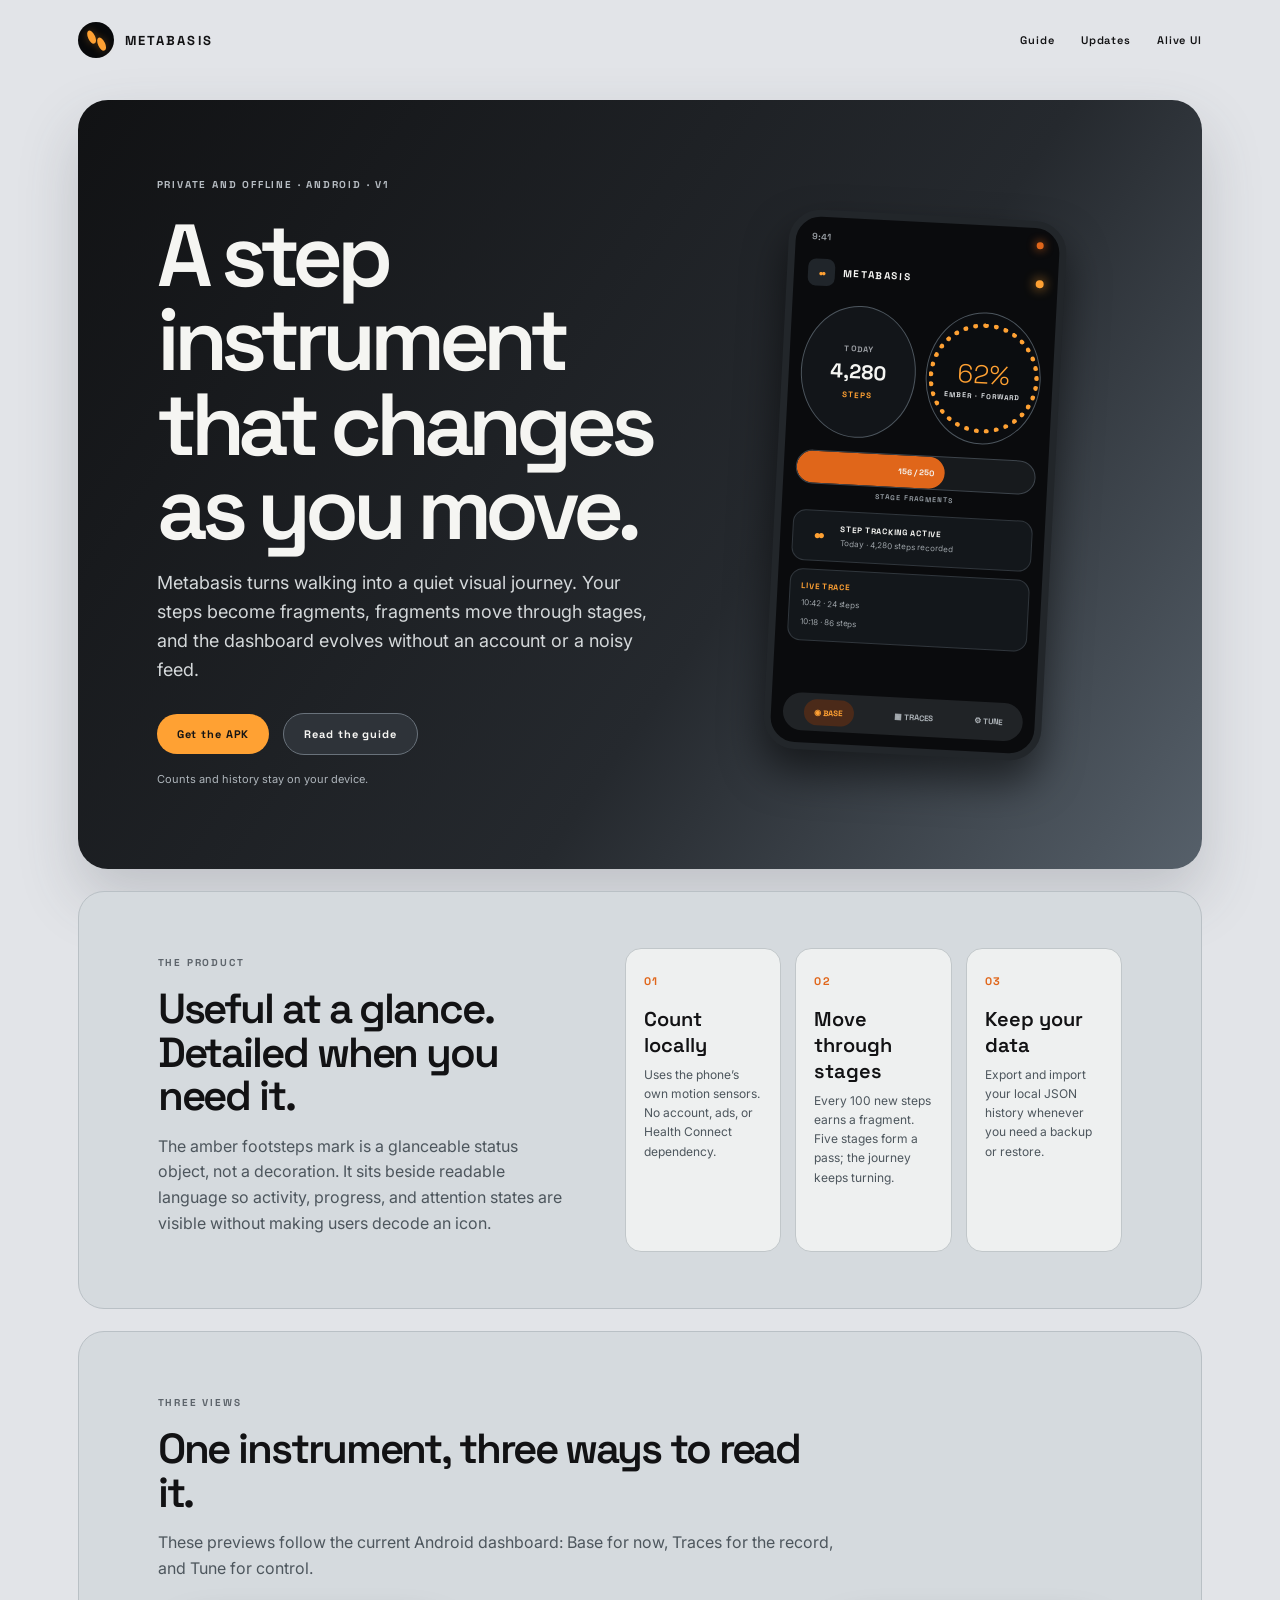
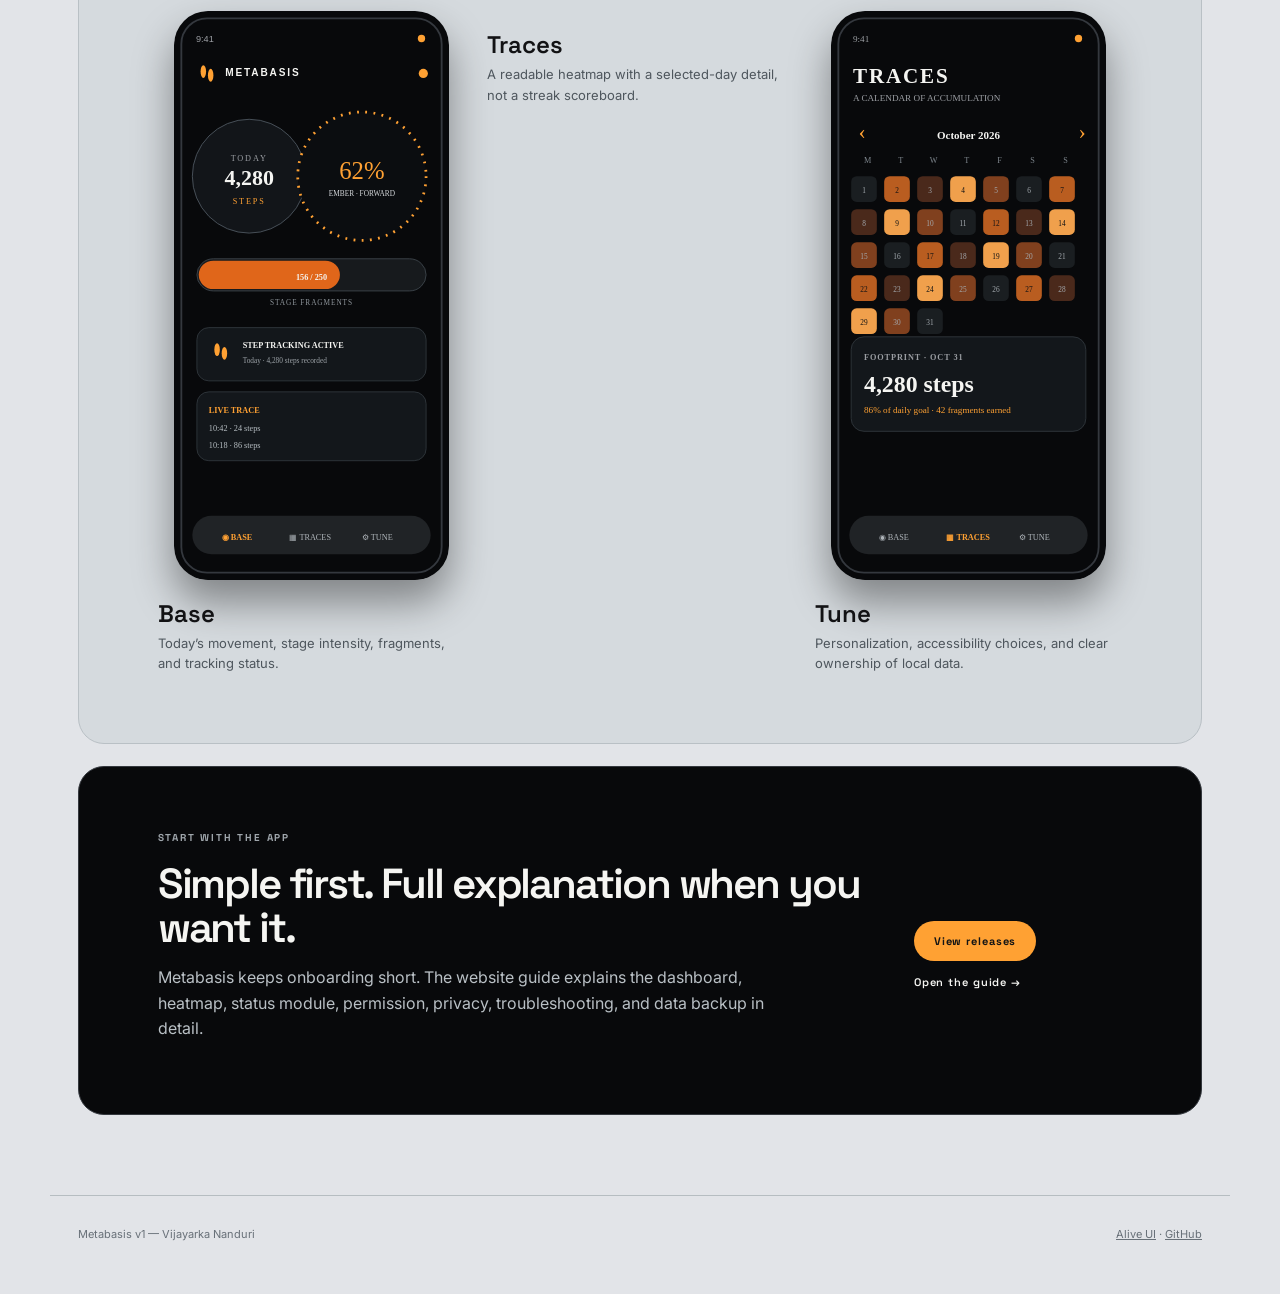
==== commit e9d327d5: "Replace camera mark with amber footsteps" ====
--- a/index.html
+++ b/index.html
@@ -11,13 +11,13 @@
 <link rel="stylesheet" href="styles.css">
 </head>
 <body>
-<header class="top"><a class="brand" href="index.html" aria-label="Metabasis home"><span class="mark"><i></i><i></i><i></i><i></i><i></i><b>mb</b></span><span>METABASIS</span></a><nav><a href="metabasis-guide.html">Guide</a><a href="metabasis-updates.html">Updates</a><a href="https://alive-ui.netlify.app/">Alive UI</a></nav></header>
+<header class="top"><a class="brand" href="index.html" aria-label="Metabasis home"><span class="mark" aria-hidden="true"><span class="step step-a"></span><span class="step step-b"></span></span><span>METABASIS</span></a><nav><a href="metabasis-guide.html">Guide</a><a href="metabasis-updates.html">Updates</a><a href="https://alive-ui.netlify.app/">Alive UI</a></nav></header>
 <main>
-<section class="hero product-hero"><div class="hero-copy"><span class="eyebrow">PRIVATE AND OFFLINE · ANDROID · V1</span><h1>A step instrument that changes as you move.</h1><p class="lead">Metabasis turns walking into a quiet visual journey. Your steps become fragments, fragments move through stages, and the dashboard evolves without an account or a noisy feed.</p><div class="actions"><a class="button" href="https://github.com/vijayarkananduri/metabasis/releases">Get the APK</a><a class="button secondary-button" href="metabasis-guide.html">Read the guide</a></div><p class="microcopy">Counts and history stay on your device.</p></div><div class="phone hero-phone" aria-label="Metabasis Base screen preview"><img class="svg-preview" src="assets/base-screen.svg" alt="Metabasis Base dashboard preview"><div class="phone-bar"><span>9:41</span><span class="phone-dot"></span></div><div class="app-head"><span class="mini-module"><i></i><i></i><i></i><i></i><i></i></span><strong>METABASIS</strong><span class="status-dot"></span></div><div class="screen-row"><div class="metric"><small>TODAY</small><strong>4,280</strong><em>STEPS</em><div class="ring-mini"></div></div><div class="metric cycle"><div class="ring-big"><b>62%</b><small>EMBER · FORWARD</small></div></div></div><div class="bar"><span></span><b>156 / 250</b></div><small class="caption">STAGE FRAGMENTS</small><div class="status-card"><span class="camera-mini">✦</span><div><b>STEP TRACKING ACTIVE</b><small>Today · 4,280 steps recorded</small></div></div><div class="trace-card"><b>LIVE TRACE</b><small>10:42 · 24 steps</small><small>10:18 · 86 steps</small></div><div class="nav-pill"><b>◉ BASE</b><span>▦ TRACES</span><span>⚙ TUNE</span></div></div></section>
-<section class="proof"><div><span class="eyebrow">THE PRODUCT</span><h2>Useful at a glance. Detailed when you need it.</h2><p>The camera-module mark is a glanceable status object, not a decoration. It sits beside readable language so activity, progress, and attention states are visible without making users decode an icon.</p></div><div class="proof-points"><article><b>01</b><h3>Count locally</h3><p>Uses the phone’s own motion sensors. No account, ads, or Health Connect dependency.</p></article><article><b>02</b><h3>Move through stages</h3><p>Every 100 new steps earns a fragment. Five stages form a pass; the journey keeps turning.</p></article><article><b>03</b><h3>Keep your data</h3><p>Export and import your local JSON history whenever you need a backup or restore.</p></article></div></section>
-<section class="screens"><div class="section-head"><span class="eyebrow">THREE VIEWS</span><h2>One instrument, three ways to read it.</h2><p>These previews follow the current Android dashboard: Base for now, Traces for the record, and Tune for control.</p></div><div class="screen-grid"><div class="screen-item"><a class="svg-link" href="assets/base-screen.svg"><img class="svg-screen" src="assets/base-screen.svg" alt="Base screen SVG preview"></a><div class="phone"><div class="phone-bar"><span>9:41</span><span class="phone-dot"></span></div><div class="app-head"><span class="mini-module"><i></i><i></i><i></i><i></i><i></i></span><strong>METABASIS</strong><span class="status-dot"></span></div><div class="screen-title">BASE<small>HARDWARE STEP COUNTER</small></div><div class="screen-row"><div class="metric"><small>TODAY</small><strong>4,280</strong><em>STEPS</em></div><div class="metric cycle"><div class="ring-big"><b>62%</b><small>EMBER · FORWARD</small></div></div></div><div class="bar"><span style="width:62%"></span><b>156 / 250</b></div><small class="caption">STAGE FRAGMENTS</small><div class="status-card"><span class="camera-mini">✦</span><div><b>STEP TRACKING ACTIVE</b><small>4,280 steps recorded</small></div></div><div class="trace-card"><b>LIVE TRACE</b><small>No new step events yet.</small></div><div class="nav-pill"><b>◉ BASE</b><span>▦ TRACES</span><span>⚙ TUNE</span></div></div><h3>Base</h3><p>Today’s movement, stage intensity, fragments, and tracking status.</p></div>
-<div class="screen-item"><div class="phone"><div class="phone-bar"><span>9:41</span><span class="phone-dot"></span></div><div class="app-head"><span class="mini-module"><i></i><i></i><i></i><i></i><i></i></span><strong>METABASIS</strong><span class="status-dot"></span></div><div class="screen-title">TRACES<small>A CALENDAR OF ACCUMULATION</small></div><div class="month"><span>‹</span><b>October 2026</b><span>›</span></div><div class="week"><i>M</i><i>T</i><i>W</i><i>T</i><i>F</i><i>S</i><i>S</i></div><div class="heatmap"><i class="h3">1</i><i class="h1">2</i><i class="h4">3</i><i class="h2">4</i><i class="h0">5</i><i class="h3">6</i><i class="h1">7</i><i class="h4">8</i><i class="h2">9</i><i class="h0">10</i><i class="h3">11</i><i class="h1">12</i><i class="h4">13</i><i class="h2">14</i><i class="h0">15</i><i class="h3">16</i><i class="h1">17</i><i class="h4">18</i><i class="h2">19</i><i class="h0">20</i><i class="h3">21</i><i class="h1">22</i><i class="h4">23</i><i class="h2">24</i><i class="h0">25</i><i class="h3">26</i><i class="h1">27</i><i class="h4">28</i><i class="h2">29</i><i class="h0">30</i><i class="h3">31</i></div><div class="detail"><b>FOOTPRINT · OCT 31</b><strong>4,280 steps</strong><small>86% of daily goal · 42 fragments earned</small></div><div class="nav-pill"><span>◉ BASE</span><b>▦ TRACES</b><span>⚙ TUNE</span></div></div><h3>Traces</h3><p>A readable heatmap with a selected-day detail, not a streak scoreboard.</p></div>
-<div class="screen-item"><a class="svg-link" href="assets/traces-screen.svg"><img class="svg-screen" src="assets/traces-screen.svg" alt="Traces screen SVG preview"></a><div class="phone"><div class="phone-bar"><span>9:41</span><span class="phone-dot"></span></div><div class="app-head"><span class="mini-module"><i></i><i></i><i></i><i></i><i></i></span><strong>METABASIS</strong><span class="status-dot"></span></div><div class="screen-title">TUNE<small>ADJUST THE INSTRUMENT</small></div><div class="tune-list"><b>LED THEMES</b><div><span class="choice amber-choice">●</span> Amber <em>● ● ● ● ●</em></div><div><span class="choice">○</span> Lush <em>● ● ● ● ●</em></div><div><span class="choice">○</span> Dusk <em>● ● ● ● ●</em></div><b>DAILY GOAL · 5,000 STEPS</b><div class="slider"><span></span></div><b>YOUR DATA</b><div class="data-actions"><button>EXPORT DATA</button><button>IMPORT DATA</button></div></div><div class="nav-pill"><span>◉ BASE</span><span>▦ TRACES</span><b>⚙ TUNE</b></div></div><h3>Tune</h3><p>Personalization, accessibility choices, and clear ownership of local data.</p></div></div></section>
+<section class="hero product-hero"><div class="hero-copy"><span class="eyebrow">PRIVATE AND OFFLINE · ANDROID · V1</span><h1>A step instrument that changes as you move.</h1><p class="lead">Metabasis turns walking into a quiet visual journey. Your steps become fragments, fragments move through stages, and the dashboard evolves without an account or a noisy feed.</p><div class="actions"><a class="button" href="https://github.com/vijayarkananduri/metabasis/releases">Get the APK</a><a class="button secondary-button" href="metabasis-guide.html">Read the guide</a></div><p class="microcopy">Counts and history stay on your device.</p></div><div class="phone hero-phone" aria-label="Metabasis Base screen preview"><img class="svg-preview" src="assets/base-screen.svg" alt="Metabasis Base dashboard preview"><div class="phone-bar"><span>9:41</span><span class="phone-dot"></span></div><div class="app-head"><span class="foot-mini" aria-hidden="true">● ●</span><strong>METABASIS</strong><span class="status-dot"></span></div><div class="screen-row"><div class="metric"><small>TODAY</small><strong>4,280</strong><em>STEPS</em><div class="ring-mini"></div></div><div class="metric cycle"><div class="ring-big"><b>62%</b><small>EMBER · FORWARD</small></div></div></div><div class="bar"><span></span><b>156 / 250</b></div><small class="caption">STAGE FRAGMENTS</small><div class="status-card"><span class="foot-mini" aria-hidden="true">● ●</span><div><b>STEP TRACKING ACTIVE</b><small>Today · 4,280 steps recorded</small></div></div><div class="trace-card"><b>LIVE TRACE</b><small>10:42 · 24 steps</small><small>10:18 · 86 steps</small></div><div class="nav-pill"><b>◉ BASE</b><span>▦ TRACES</span><span>⚙ TUNE</span></div></div></section>
+<section class="proof"><div><span class="eyebrow">THE PRODUCT</span><h2>Useful at a glance. Detailed when you need it.</h2><p>The amber footsteps mark is a glanceable status object, not a decoration. It sits beside readable language so activity, progress, and attention states are visible without making users decode an icon.</p></div><div class="proof-points"><article><b>01</b><h3>Count locally</h3><p>Uses the phone’s own motion sensors. No account, ads, or Health Connect dependency.</p></article><article><b>02</b><h3>Move through stages</h3><p>Every 100 new steps earns a fragment. Five stages form a pass; the journey keeps turning.</p></article><article><b>03</b><h3>Keep your data</h3><p>Export and import your local JSON history whenever you need a backup or restore.</p></article></div></section>
+<section class="screens"><div class="section-head"><span class="eyebrow">THREE VIEWS</span><h2>One instrument, three ways to read it.</h2><p>These previews follow the current Android dashboard: Base for now, Traces for the record, and Tune for control.</p></div><div class="screen-grid"><div class="screen-item"><a class="svg-link" href="assets/base-screen.svg"><img class="svg-screen" src="assets/base-screen.svg" alt="Base screen SVG preview"></a><div class="phone"><div class="phone-bar"><span>9:41</span><span class="phone-dot"></span></div><div class="app-head"><span class="foot-mini" aria-hidden="true">● ●</span><strong>METABASIS</strong><span class="status-dot"></span></div><div class="screen-title">BASE<small>HARDWARE STEP COUNTER</small></div><div class="screen-row"><div class="metric"><small>TODAY</small><strong>4,280</strong><em>STEPS</em></div><div class="metric cycle"><div class="ring-big"><b>62%</b><small>EMBER · FORWARD</small></div></div></div><div class="bar"><span style="width:62%"></span><b>156 / 250</b></div><small class="caption">STAGE FRAGMENTS</small><div class="status-card"><span class="foot-mini" aria-hidden="true">● ●</span><div><b>STEP TRACKING ACTIVE</b><small>4,280 steps recorded</small></div></div><div class="trace-card"><b>LIVE TRACE</b><small>No new step events yet.</small></div><div class="nav-pill"><b>◉ BASE</b><span>▦ TRACES</span><span>⚙ TUNE</span></div></div><h3>Base</h3><p>Today’s movement, stage intensity, fragments, and tracking status.</p></div>
+<div class="screen-item"><div class="phone"><div class="phone-bar"><span>9:41</span><span class="phone-dot"></span></div><div class="app-head"><span class="foot-mini" aria-hidden="true">● ●</span><strong>METABASIS</strong><span class="status-dot"></span></div><div class="screen-title">TRACES<small>A CALENDAR OF ACCUMULATION</small></div><div class="month"><span>‹</span><b>October 2026</b><span>›</span></div><div class="week"><i>M</i><i>T</i><i>W</i><i>T</i><i>F</i><i>S</i><i>S</i></div><div class="heatmap"><i class="h3">1</i><i class="h1">2</i><i class="h4">3</i><i class="h2">4</i><i class="h0">5</i><i class="h3">6</i><i class="h1">7</i><i class="h4">8</i><i class="h2">9</i><i class="h0">10</i><i class="h3">11</i><i class="h1">12</i><i class="h4">13</i><i class="h2">14</i><i class="h0">15</i><i class="h3">16</i><i class="h1">17</i><i class="h4">18</i><i class="h2">19</i><i class="h0">20</i><i class="h3">21</i><i class="h1">22</i><i class="h4">23</i><i class="h2">24</i><i class="h0">25</i><i class="h3">26</i><i class="h1">27</i><i class="h4">28</i><i class="h2">29</i><i class="h0">30</i><i class="h3">31</i></div><div class="detail"><b>FOOTPRINT · OCT 31</b><strong>4,280 steps</strong><small>86% of daily goal · 42 fragments earned</small></div><div class="nav-pill"><span>◉ BASE</span><b>▦ TRACES</b><span>⚙ TUNE</span></div></div><h3>Traces</h3><p>A readable heatmap with a selected-day detail, not a streak scoreboard.</p></div>
+<div class="screen-item"><a class="svg-link" href="assets/traces-screen.svg"><img class="svg-screen" src="assets/traces-screen.svg" alt="Traces screen SVG preview"></a><div class="phone"><div class="phone-bar"><span>9:41</span><span class="phone-dot"></span></div><div class="app-head"><span class="foot-mini" aria-hidden="true">● ●</span><strong>METABASIS</strong><span class="status-dot"></span></div><div class="screen-title">TUNE<small>ADJUST THE INSTRUMENT</small></div><div class="tune-list"><b>LED THEMES</b><div><span class="choice amber-choice">●</span> Amber <em>● ● ● ● ●</em></div><div><span class="choice">○</span> Lush <em>● ● ● ● ●</em></div><div><span class="choice">○</span> Dusk <em>● ● ● ● ●</em></div><b>DAILY GOAL · 5,000 STEPS</b><div class="slider"><span></span></div><b>YOUR DATA</b><div class="data-actions"><button>EXPORT DATA</button><button>IMPORT DATA</button></div></div><div class="nav-pill"><span>◉ BASE</span><span>▦ TRACES</span><b>⚙ TUNE</b></div></div><h3>Tune</h3><p>Personalization, accessibility choices, and clear ownership of local data.</p></div></div></section>
 <section class="callout"><div><span class="eyebrow">START WITH THE APP</span><h2>Simple first. Full explanation when you want it.</h2><p>Metabasis keeps onboarding short. The website guide explains the dashboard, heatmap, status module, permission, privacy, troubleshooting, and data backup in detail.</p></div><div class="actions"><a class="button" href="https://github.com/vijayarkananduri/metabasis/releases">View releases</a><a class="textlink" href="metabasis-guide.html">Open the guide →</a></div></section>
 </main><footer><span>Metabasis v1 — Vijayarka Nanduri</span><span><a href="https://alive-ui.netlify.app/">Alive UI</a> · <a href="https://github.com/vijayarkananduri/metabasis">GitHub</a></span></footer>
 </body></html>
--- a/styles.css
+++ b/styles.css
@@ -1,5 +1,5 @@
 @import url('https://fonts.googleapis.com/css2?family=Inter:wght@400;500;600&family=Space+Grotesk:wght@400;500;600;700&display=swap');
-:root{--silver:#e2e4e8;--ink:#121214;--glass:#08090b;--milk:#f5f5f2;--muted:#777d84;--line:#34383e;--amber:#e0661a;--amber-bright:#ffa133;--panel:#f7f8f7}*{box-sizing:border-box}html{scroll-behavior:smooth}body{margin:0;background:var(--silver);color:var(--ink);font-family:Inter,system-ui,sans-serif;line-height:1.6}.top{max-width:1180px;margin:auto;padding:22px 28px;display:flex;align-items:center;justify-content:space-between}.brand{display:flex;align-items:center;gap:11px;font:700 13px 'Space Grotesk';letter-spacing:.16em;color:var(--ink);text-decoration:none}.mark{width:36px;height:36px;border-radius:50%;background:var(--glass);display:flex;align-items:center;justify-content:center;position:relative;color:var(--milk);font:700 10px 'Space Grotesk'}.mark i{position:absolute;width:4px;height:10px;border-radius:4px;background:#d3d7da;top:4px}.mark i:nth-child(1){transform:rotate(0)}.mark i:nth-child(2){transform:rotate(72deg);right:5px;top:9px;background:#e1e4e6}.mark i:nth-child(3){transform:rotate(144deg);right:7px;bottom:5px;background:#f4f4f0}.mark i:nth-child(4){transform:rotate(216deg);left:7px;bottom:5px;background:#b9bec3}.mark i:nth-child(5){transform:rotate(288deg);left:5px;top:9px;background:#e8eaeb}.mark b{position:relative;z-index:2}nav{display:flex;gap:26px}nav a,.textlink{color:var(--ink);text-decoration:none;font:600 11px 'Space Grotesk';letter-spacing:.08em}nav a:hover,.textlink:hover{color:var(--amber)}main{max-width:1180px;margin:auto;padding:20px 28px 80px}.eyebrow{font:700 10px 'Space Grotesk';letter-spacing:.18em;color:#5d646b}.hero{border-radius:30px}.product-hero{min-height:630px;padding:70px 7%;display:grid;grid-template-columns:1.1fr .9fr;gap:40px;align-items:center;background:linear-gradient(125deg,#111214 0%,#25292e 60%,#56606a 100%);color:var(--milk);overflow:hidden;box-shadow:0 28px 60px #454b5238}.product-hero .eyebrow{color:#b7bdc3}.hero-copy{max-width:640px}.hero h1{font:600 clamp(48px,7vw,88px)/.96 'Space Grotesk';letter-spacing:-.07em;margin:18px 0}.lead{font-size:18px;max-width:650px;color:#d4d8da}.actions{display:flex;align-items:center;gap:14px;margin-top:28px;flex-wrap:wrap}.button{display:inline-block;padding:13px 20px;border-radius:25px;background:var(--amber-bright);color:#151515;text-decoration:none;font:700 11px 'Space Grotesk';letter-spacing:.08em}.secondary-button{background:#2e3339;color:var(--milk);border:1px solid #69727b}.microcopy{font-size:11px;color:#aeb5bb;margin-top:16px}.phone{width:260px;min-height:530px;background:#0a0b0d;border:7px solid #22262a;border-radius:32px;padding:14px 12px 12px;color:var(--milk);box-shadow:0 22px 40px #0008;position:relative;overflow:hidden}.hero-phone{justify-self:center;transform:rotate(3deg);width:278px;min-height:540px}.phone-bar{display:flex;justify-content:space-between;font:600 9px 'Space Grotesk';color:#9da3a8;padding:0 4px 14px}.phone-dot{width:7px;height:7px;background:#e0661a;border-radius:50%;box-shadow:0 0 10px #e0661a}.app-head{display:flex;align-items:center;gap:8px;padding:2px 2px 18px;font:700 10px 'Space Grotesk';letter-spacing:.16em}.app-head strong{flex:1}.status-dot{width:8px;height:8px;background:var(--amber-bright);border-radius:50%;box-shadow:0 0 12px #ffa133}.mini-module{width:25px;height:25px;border-radius:8px;background:#d9dde0;position:relative;display:inline-block}.mini-module i{position:absolute;width:3px;height:7px;border-radius:3px;background:#0a0b0d}.mini-module i:nth-child(1){left:5px;top:4px}.mini-module i:nth-child(2){right:5px;top:7px;transform:rotate(72deg)}.mini-module i:nth-child(3){right:7px;bottom:4px;transform:rotate(144deg)}.mini-module i:nth-child(4){left:7px;bottom:4px;transform:rotate(216deg)}.mini-module i:nth-child(5){left:5px;top:7px;transform:rotate(288deg)}.screen-row{display:flex;gap:10px;align-items:center}.metric{height:132px;flex:1;border-radius:50%;background:#121519;border:1px solid #4c555d;display:flex;flex-direction:column;justify-content:center;align-items:center;position:relative}.metric small,.screen-title small{font:700 8px 'Space Grotesk';letter-spacing:.15em;color:#9b9ea3}.metric strong{font:700 20px 'Space Grotesk';margin:5px 0}.metric em{font:700 8px 'Space Grotesk';font-style:normal;letter-spacing:.17em;color:var(--amber-bright)}.cycle{background:#0b0d10}.ring-big{width:110px;height:110px;border-radius:50%;border:5px dotted var(--amber-bright);display:flex;flex-direction:column;align-items:center;justify-content:center}.ring-big b{font:300 26px 'Space Grotesk';color:var(--amber-bright)}.ring-big small{font-size:7px;text-align:center;color:#d7dadd}.bar{height:34px;margin-top:14px;border-radius:20px;background:#171a1d;border:1px solid #3d444b;display:flex;align-items:center;overflow:hidden;position:relative}.bar span{height:100%;width:62%;background:var(--amber);border-radius:20px}.bar b{position:absolute;width:100%;text-align:center;font:700 8px 'Space Grotesk';color:var(--milk)}.caption{display:block;text-align:center;margin:5px 0 12px;color:#8f969c;font:700 7px 'Space Grotesk';letter-spacing:.14em}.status-card,.trace-card,.detail{background:#13171b;border:1px solid #30363c;border-radius:13px;padding:11px;display:flex;gap:9px;align-items:center}.camera-mini{display:grid;place-items:center;width:26px;height:26px;border-radius:8px;background:#d9dde0;color:#121214;font-size:15px}.status-card b,.trace-card b,.detail b{display:block;font:700 8px 'Space Grotesk';letter-spacing:.09em}.status-card small,.trace-card small,.detail small{display:block;color:#9ca2a7;font-size:8px;margin-top:3px}.trace-card{display:block;margin-top:8px}.trace-card b{color:var(--amber-bright)}.trace-card small{margin-top:6px}.nav-pill{position:absolute;bottom:12px;left:12px;right:12px;height:38px;border-radius:20px;background:#202326;display:flex;align-items:center;justify-content:space-around;font:700 8px 'Space Grotesk';color:#aeb4b9}.nav-pill b{color:var(--amber-bright);background:#4b2a19;padding:8px 11px;border-radius:15px}.proof,.screens,.callout{margin-top:22px;padding:56px 7%;border-radius:26px;background:#d5dade;border:1px solid #b9c0c5}.proof{display:grid;grid-template-columns:.9fr 1.1fr;gap:60px}.proof h2,.screens h2,.callout h2{font:600 42px/1.04 'Space Grotesk';letter-spacing:-.05em;margin:13px 0 16px}.proof p,.section-head p,.callout p{color:#4d565d}.proof-points{display:grid;grid-template-columns:repeat(3,1fr);gap:14px}.proof-points article{background:#eef0f0;border:1px solid #c1c7ca;border-radius:16px;padding:18px}.proof-points b,.number{color:var(--amber);font:700 11px 'Space Grotesk';letter-spacing:.14em}.proof-points h3{font:600 20px 'Space Grotesk';margin:13px 0 7px}.proof-points p{font-size:12px;margin:0}.section-head{max-width:680px;margin-bottom:30px}.screen-grid{display:grid;grid-template-columns:repeat(3,1fr);gap:22px}.screen-item .phone{margin:auto;width:100%;max-width:275px;min-height:540px}.screen-item h3{font:600 24px 'Space Grotesk';margin:18px 0 4px}.screen-item>p{font-size:13px;color:#4e565d;margin-top:0}.screen-title{font:700 21px 'Space Grotesk';letter-spacing:.1em;margin:4px 0 13px}.screen-title small{display:block;margin-top:4px}.month{display:flex;justify-content:space-between;align-items:center;font:600 10px 'Space Grotesk';margin:12px 0}.month span{font-size:22px;color:var(--amber-bright)}.week{display:grid;grid-template-columns:repeat(7,1fr);font:700 8px Inter;color:#81878c;text-align:center;margin-bottom:7px}.week i{font-style:normal}.heatmap{display:grid;grid-template-columns:repeat(7,1fr);gap:5px}.heatmap i{aspect-ratio:1;border-radius:5px;display:grid;place-items:center;font:700 7px Inter;background:#1a1e21;color:#a4aaaf;font-style:normal}.heatmap .h1{background:#4a291b}.heatmap .h2{background:#80401e}.heatmap .h3{background:#b95d20;color:#111}.heatmap .h4{background:#f0a04c;color:#111}.detail{display:block;margin-top:15px}.detail strong{display:block;font:700 22px 'Space Grotesk';margin:5px 0}.tune-list{display:flex;flex-direction:column;gap:9px;font-size:11px}.tune-list>b{font:700 8px 'Space Grotesk';letter-spacing:.13em;color:#8f969c;margin-top:7px}.tune-list>div{background:#13171b;border:1px solid #30363c;border-radius:11px;padding:10px}.tune-list em{float:right;font-style:normal;color:var(--amber-bright);font-size:9px}.choice{color:#8c9297;margin-right:7px}.amber-choice{color:var(--amber-bright)}.slider{height:8px!important;border-radius:5px;background:#272c31!important;padding:0!important}.slider span{display:block;width:60%;height:100%;background:var(--amber);border-radius:5px}.data-actions{display:flex;gap:7px}.data-actions button{flex:1;padding:10px 4px;border:1px solid #555d65;background:#20252a;color:var(--milk);border-radius:10px;font:700 8px 'Space Grotesk'}.callout{display:flex;justify-content:space-between;align-items:center;gap:30px;background:var(--glass);color:var(--milk);border-color:#34383e}.callout .eyebrow{color:#9fa6ac}.callout p{color:#b9c0c5;max-width:650px}.callout .textlink{color:var(--milk)}footer{max-width:1180px;margin:auto;padding:30px 28px 50px;border-top:1px solid #b6bdc1;display:flex;justify-content:space-between;gap:20px;color:#687078;font-size:11px}footer a{color:inherit}@media(max-width:900px){.product-hero{grid-template-columns:1fr}.hero-phone{justify-self:start;transform:rotate(2deg)}.proof{grid-template-columns:1fr}.screen-grid{grid-template-columns:1fr 1fr}.callout{display:block}}@media(max-width:620px){.top{align-items:flex-start;padding:18px}.top nav{gap:11px;flex-wrap:wrap;justify-content:flex-end}main{padding:12px 18px 60px}.product-hero{padding:44px 24px}.hero h1{font-size:52px}.lead{font-size:16px}.proof,.screens,.callout{padding:34px 22px}.proof h2,.screens h2,.callout h2{font-size:34px}.proof-points,.screen-grid{grid-template-columns:1fr}.screen-item .phone{max-width:290px}.callout .actions{margin-top:18px}footer{display:block;padding:24px 18px 40px}footer span{display:block;margin-top:8px}}
+:root{--silver:#e2e4e8;--ink:#121214;--glass:#08090b;--milk:#f5f5f2;--muted:#777d84;--line:#34383e;--amber:#e0661a;--amber-bright:#ffa133;--panel:#f7f8f7}*{box-sizing:border-box}html{scroll-behavior:smooth}body{margin:0;background:var(--silver);color:var(--ink);font-family:Inter,system-ui,sans-serif;line-height:1.6}.top{max-width:1180px;margin:auto;padding:22px 28px;display:flex;align-items:center;justify-content:space-between}.brand{display:flex;align-items:center;gap:11px;font:700 13px 'Space Grotesk';letter-spacing:.16em;color:var(--ink);text-decoration:none}.mark{width:36px;height:36px;border-radius:50%;background:var(--glass);display:flex;align-items:center;justify-content:center;position:relative;color:var(--amber-bright);font:700 10px 'Space Grotesk'}.mark .step{position:absolute;width:7px;height:14px;border-radius:55% 55% 48% 48%;background:var(--amber-bright);box-shadow:0 0 8px #ffa13355}.mark .step-a{transform:rotate(-25deg);left:10px;top:8px}.mark .step-b{transform:rotate(-25deg);right:9px;bottom:7px}.foot-mini{display:inline-flex;align-items:center;justify-content:center;gap:1px;color:var(--amber-bright);font-size:8px;letter-spacing:-2px;width:27px;height:27px;border-radius:8px;background:#20252a}.status-card .foot-mini{background:transparent;font-size:7px}nav{display:flex;gap:26px}nav a,.textlink{color:var(--ink);text-decoration:none;font:600 11px 'Space Grotesk';letter-spacing:.08em}nav a:hover,.textlink:hover{color:var(--amber)}main{max-width:1180px;margin:auto;padding:20px 28px 80px}.eyebrow{font:700 10px 'Space Grotesk';letter-spacing:.18em;color:#5d646b}.hero{border-radius:30px}.product-hero{min-height:630px;padding:70px 7%;display:grid;grid-template-columns:1.1fr .9fr;gap:40px;align-items:center;background:linear-gradient(125deg,#111214 0%,#25292e 60%,#56606a 100%);color:var(--milk);overflow:hidden;box-shadow:0 28px 60px #454b5238}.product-hero .eyebrow{color:#b7bdc3}.hero-copy{max-width:640px}.hero h1{font:600 clamp(48px,7vw,88px)/.96 'Space Grotesk';letter-spacing:-.07em;margin:18px 0}.lead{font-size:18px;max-width:650px;color:#d4d8da}.actions{display:flex;align-items:center;gap:14px;margin-top:28px;flex-wrap:wrap}.button{display:inline-block;padding:13px 20px;border-radius:25px;background:var(--amber-bright);color:#151515;text-decoration:none;font:700 11px 'Space Grotesk';letter-spacing:.08em}.secondary-button{background:#2e3339;color:var(--milk);border:1px solid #69727b}.microcopy{font-size:11px;color:#aeb5bb;margin-top:16px}.phone{width:260px;min-height:530px;background:#0a0b0d;border:7px solid #22262a;border-radius:32px;padding:14px 12px 12px;color:var(--milk);box-shadow:0 22px 40px #0008;position:relative;overflow:hidden}.hero-phone{justify-self:center;transform:rotate(3deg);width:278px;min-height:540px}.phone-bar{display:flex;justify-content:space-between;font:600 9px 'Space Grotesk';color:#9da3a8;padding:0 4px 14px}.phone-dot{width:7px;height:7px;background:#e0661a;border-radius:50%;box-shadow:0 0 10px #e0661a}.app-head{display:flex;align-items:center;gap:8px;padding:2px 2px 18px;font:700 10px 'Space Grotesk';letter-spacing:.16em}.app-head strong{flex:1}.status-dot{width:8px;height:8px;background:var(--amber-bright);border-radius:50%;box-shadow:0 0 12px #ffa133}.screen-row{display:flex;gap:10px;align-items:center}.metric{height:132px;flex:1;border-radius:50%;background:#121519;border:1px solid #4c555d;display:flex;flex-direction:column;justify-content:center;align-items:center;position:relative}.metric small,.screen-title small{font:700 8px 'Space Grotesk';letter-spacing:.15em;color:#9b9ea3}.metric strong{font:700 20px 'Space Grotesk';margin:5px 0}.metric em{font:700 8px 'Space Grotesk';font-style:normal;letter-spacing:.17em;color:var(--amber-bright)}.cycle{background:#0b0d10}.ring-big{width:110px;height:110px;border-radius:50%;border:5px dotted var(--amber-bright);display:flex;flex-direction:column;align-items:center;justify-content:center}.ring-big b{font:300 26px 'Space Grotesk';color:var(--amber-bright)}.ring-big small{font-size:7px;text-align:center;color:#d7dadd}.bar{height:34px;margin-top:14px;border-radius:20px;background:#171a1d;border:1px solid #3d444b;display:flex;align-items:center;overflow:hidden;position:relative}.bar span{height:100%;width:62%;background:var(--amber);border-radius:20px}.bar b{position:absolute;width:100%;text-align:center;font:700 8px 'Space Grotesk';color:var(--milk)}.caption{display:block;text-align:center;margin:5px 0 12px;color:#8f969c;font:700 7px 'Space Grotesk';letter-spacing:.14em}.status-card,.trace-card,.detail{background:#13171b;border:1px solid #30363c;border-radius:13px;padding:11px;display:flex;gap:9px;align-items:center}.status-card b,.trace-card b,.detail b{display:block;font:700 8px 'Space Grotesk';letter-spacing:.09em}.status-card small,.trace-card small,.detail small{display:block;color:#9ca2a7;font-size:8px;margin-top:3px}.trace-card{display:block;margin-top:8px}.trace-card b{color:var(--amber-bright)}.trace-card small{margin-top:6px}.nav-pill{position:absolute;bottom:12px;left:12px;right:12px;height:38px;border-radius:20px;background:#202326;display:flex;align-items:center;justify-content:space-around;font:700 8px 'Space Grotesk';color:#aeb4b9}.nav-pill b{color:var(--amber-bright);background:#4b2a19;padding:8px 11px;border-radius:15px}.proof,.screens,.callout{margin-top:22px;padding:56px 7%;border-radius:26px;background:#d5dade;border:1px solid #b9c0c5}.proof{display:grid;grid-template-columns:.9fr 1.1fr;gap:60px}.proof h2,.screens h2,.callout h2{font:600 42px/1.04 'Space Grotesk';letter-spacing:-.05em;margin:13px 0 16px}.proof p,.section-head p,.callout p{color:#4d565d}.proof-points{display:grid;grid-template-columns:repeat(3,1fr);gap:14px}.proof-points article{background:#eef0f0;border:1px solid #c1c7ca;border-radius:16px;padding:18px}.proof-points b,.number{color:var(--amber);font:700 11px 'Space Grotesk';letter-spacing:.14em}.proof-points h3{font:600 20px 'Space Grotesk';margin:13px 0 7px}.proof-points p{font-size:12px;margin:0}.section-head{max-width:680px;margin-bottom:30px}.screen-grid{display:grid;grid-template-columns:repeat(3,1fr);gap:22px}.screen-item .phone{margin:auto;width:100%;max-width:275px;min-height:540px}.screen-item h3{font:600 24px 'Space Grotesk';margin:18px 0 4px}.screen-item>p{font-size:13px;color:#4e565d;margin-top:0}.screen-title{font:700 21px 'Space Grotesk';letter-spacing:.1em;margin:4px 0 13px}.screen-title small{display:block;margin-top:4px}.month{display:flex;justify-content:space-between;align-items:center;font:600 10px 'Space Grotesk';margin:12px 0}.month span{font-size:22px;color:var(--amber-bright)}.week{display:grid;grid-template-columns:repeat(7,1fr);font:700 8px Inter;color:#81878c;text-align:center;margin-bottom:7px}.week i{font-style:normal}.heatmap{display:grid;grid-template-columns:repeat(7,1fr);gap:5px}.heatmap i{aspect-ratio:1;border-radius:5px;display:grid;place-items:center;font:700 7px Inter;background:#1a1e21;color:#a4aaaf;font-style:normal}.heatmap .h1{background:#4a291b}.heatmap .h2{background:#80401e}.heatmap .h3{background:#b95d20;color:#111}.heatmap .h4{background:#f0a04c;color:#111}.detail{display:block;margin-top:15px}.detail strong{display:block;font:700 22px 'Space Grotesk';margin:5px 0}.tune-list{display:flex;flex-direction:column;gap:9px;font-size:11px}.tune-list>b{font:700 8px 'Space Grotesk';letter-spacing:.13em;color:#8f969c;margin-top:7px}.tune-list>div{background:#13171b;border:1px solid #30363c;border-radius:11px;padding:10px}.tune-list em{float:right;font-style:normal;color:var(--amber-bright);font-size:9px}.choice{color:#8c9297;margin-right:7px}.amber-choice{color:var(--amber-bright)}.slider{height:8px!important;border-radius:5px;background:#272c31!important;padding:0!important}.slider span{display:block;width:60%;height:100%;background:var(--amber);border-radius:5px}.data-actions{display:flex;gap:7px}.data-actions button{flex:1;padding:10px 4px;border:1px solid #555d65;background:#20252a;color:var(--milk);border-radius:10px;font:700 8px 'Space Grotesk'}.callout{display:flex;justify-content:space-between;align-items:center;gap:30px;background:var(--glass);color:var(--milk);border-color:#34383e}.callout .eyebrow{color:#9fa6ac}.callout p{color:#b9c0c5;max-width:650px}.callout .textlink{color:var(--milk)}footer{max-width:1180px;margin:auto;padding:30px 28px 50px;border-top:1px solid #b6bdc1;display:flex;justify-content:space-between;gap:20px;color:#687078;font-size:11px}footer a{color:inherit}@media(max-width:900px){.product-hero{grid-template-columns:1fr}.hero-phone{justify-self:start;transform:rotate(2deg)}.proof{grid-template-columns:1fr}.screen-grid{grid-template-columns:1fr 1fr}.callout{display:block}}@media(max-width:620px){.top{align-items:flex-start;padding:18px}.top nav{gap:11px;flex-wrap:wrap;justify-content:flex-end}main{padding:12px 18px 60px}.product-hero{padding:44px 24px}.hero h1{font-size:52px}.lead{font-size:16px}.proof,.screens,.callout{padding:34px 22px}.proof h2,.screens h2,.callout h2{font-size:34px}.proof-points,.screen-grid{grid-template-columns:1fr}.screen-item .phone{max-width:290px}.callout .actions{margin-top:18px}footer{display:block;padding:24px 18px 40px}footer span{display:block;margin-top:8px}}
 .article{max-width:840px;padding-top:68px}.article h1{font:600 clamp(48px,8vw,88px)/1 'Space Grotesk';letter-spacing:-.07em;margin:20px 0}.article h2{font:600 31px/1.05 'Space Grotesk';margin:48px 0 12px}.article p,.article li{font-size:16px;color:#4d565d}.article .lead{font-size:18px;color:#4d565d}.article .dark-card{background:var(--glass);border-radius:20px;padding:26px;color:var(--milk)}.article .dark-card p{color:#b4bbc0}.article .quick-links{display:grid;grid-template-columns:repeat(3,1fr);gap:10px;margin:28px 0}.article .quick-links a{background:#eef0f0;border:1px solid #c1c7ca;border-radius:14px;padding:16px;color:var(--ink);text-decoration:none;font:700 11px 'Space Grotesk'}.guide-note{padding:18px 20px;border-left:4px solid var(--amber);background:#eef0f0;border-radius:0 14px 14px 0}@media(max-width:620px){.article{padding-top:42px}.article .quick-links{grid-template-columns:1fr}.article h1{font-size:52px}}
 
 .svg-preview{display:none}.screen-item>.phone{display:none}.svg-link{display:block;text-decoration:none}.svg-screen{display:block;width:100%;max-width:275px;margin:0 auto 12px;border-radius:34px;box-shadow:0 22px 40px #0006}@media(max-width:620px){.svg-screen{max-width:290px}}
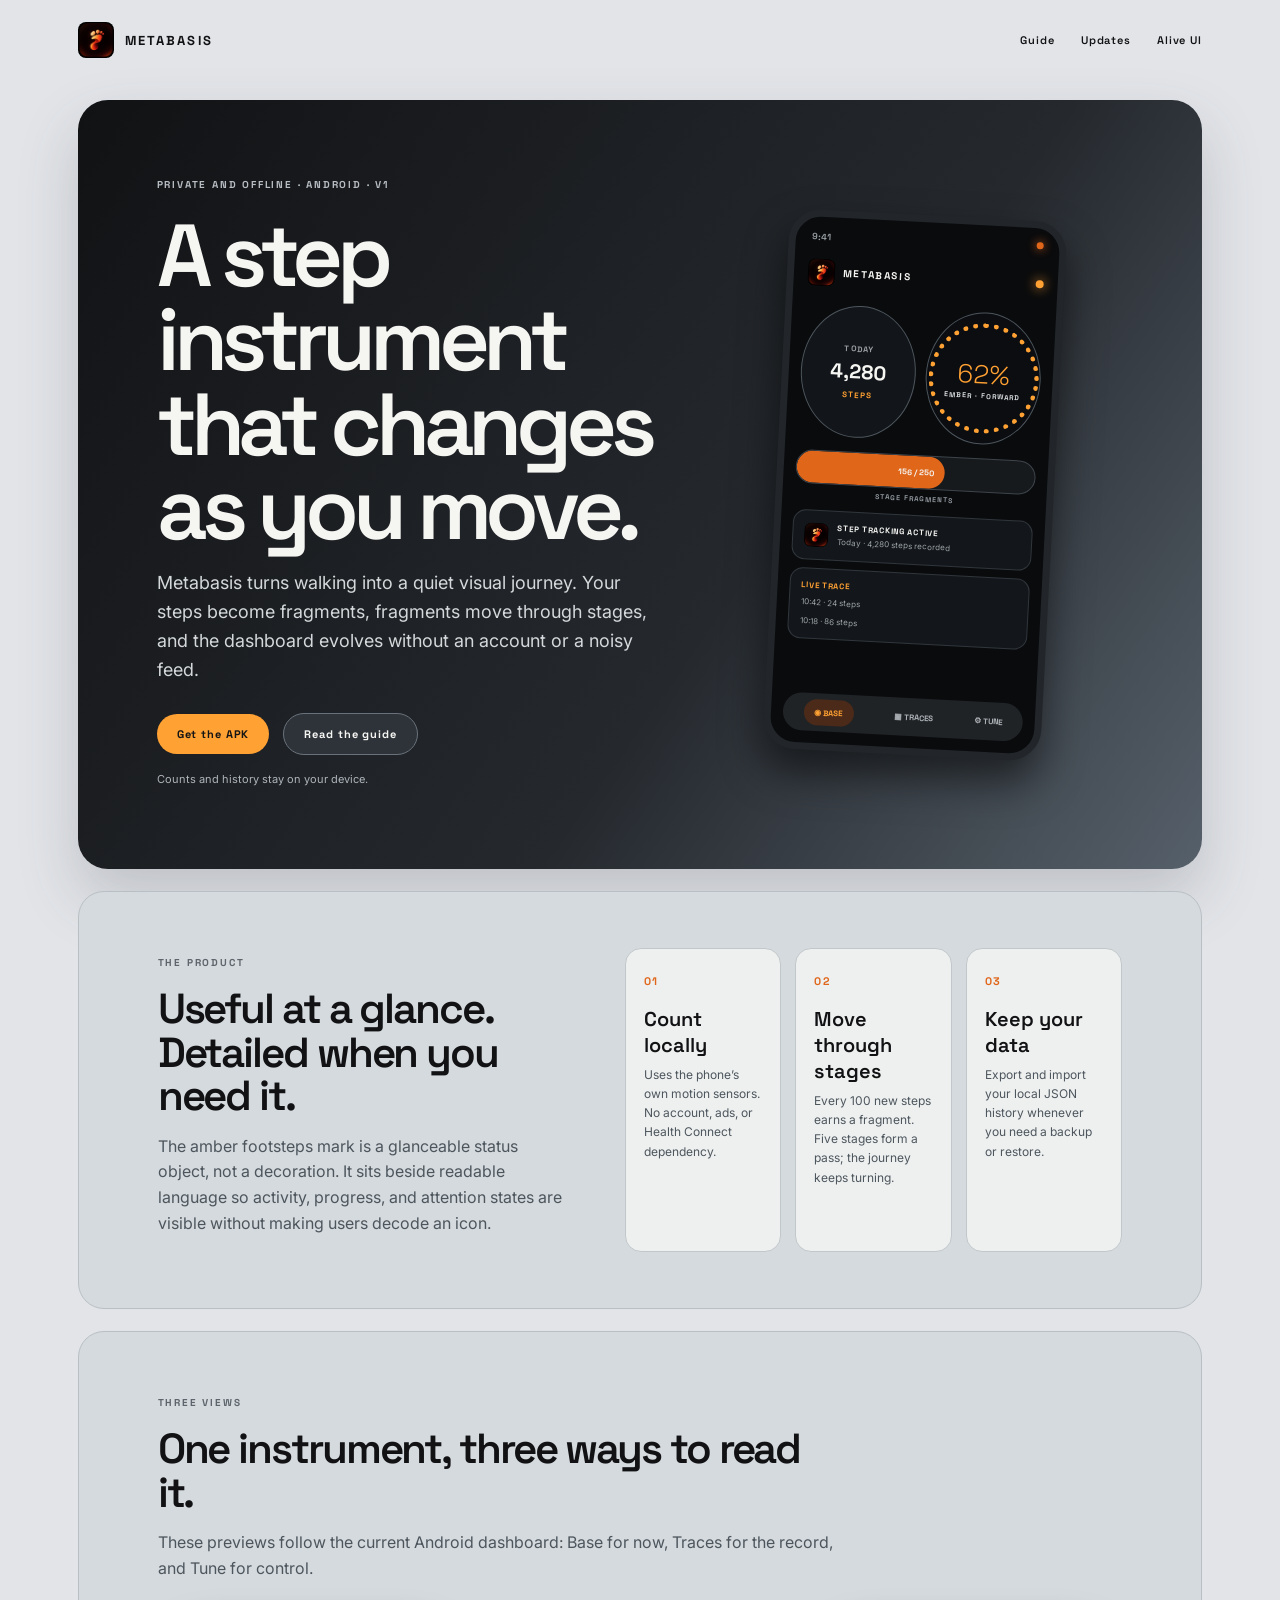
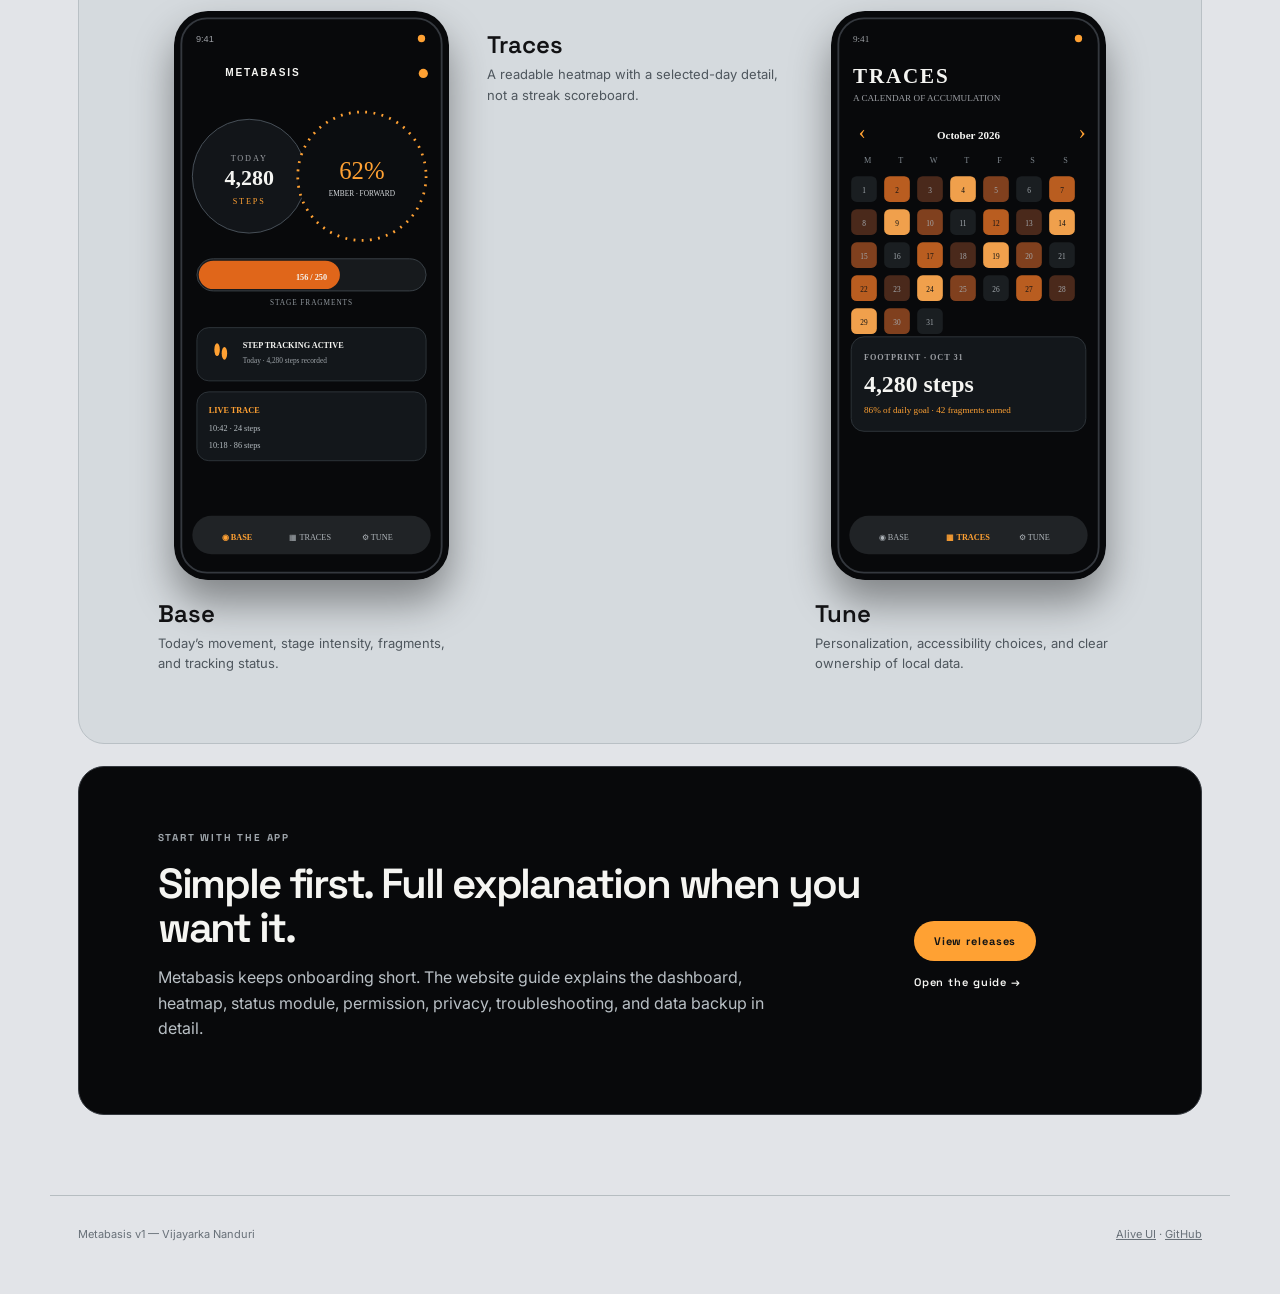
==== commit dcf71909: "Use supplied footprint logo and refine compact dashboard UI" ====
--- a/index.html
+++ b/index.html
@@ -8,16 +8,17 @@
 <meta name="theme-color" content="#090a0c">
 <meta property="og:type" content="website"><meta property="og:title" content="Metabasis — A step instrument that changes as you move"><meta property="og:description" content="A private Android step instrument with evolving stages, local history, and no account."><meta property="og:url" content="https://vijayarkananduri.github.io/metabasis/"><meta property="og:site_name" content="Metabasis">
 <meta name="twitter:card" content="summary"><meta name="twitter:title" content="Metabasis — A step instrument that changes as you move"><meta name="twitter:description" content="A private Android step instrument with evolving stages, local history, and no account.">
+<link rel="icon" type="image/png" href="assets/metabasis_logo.png">
 <link rel="stylesheet" href="styles.css">
 </head>
 <body>
-<header class="top"><a class="brand" href="index.html" aria-label="Metabasis home"><span class="mark" aria-hidden="true"><span class="step step-a"></span><span class="step step-b"></span></span><span>METABASIS</span></a><nav><a href="metabasis-guide.html">Guide</a><a href="metabasis-updates.html">Updates</a><a href="https://alive-ui.netlify.app/">Alive UI</a></nav></header>
+<header class="top"><a class="brand" href="index.html" aria-label="Metabasis home"><img class="brand-logo" src="assets/metabasis_logo.png" alt=""><span>METABASIS</span></a><nav><a href="metabasis-guide.html">Guide</a><a href="metabasis-updates.html">Updates</a><a href="https://alive-ui.netlify.app/">Alive UI</a></nav></header>
 <main>
-<section class="hero product-hero"><div class="hero-copy"><span class="eyebrow">PRIVATE AND OFFLINE · ANDROID · V1</span><h1>A step instrument that changes as you move.</h1><p class="lead">Metabasis turns walking into a quiet visual journey. Your steps become fragments, fragments move through stages, and the dashboard evolves without an account or a noisy feed.</p><div class="actions"><a class="button" href="https://github.com/vijayarkananduri/metabasis/releases">Get the APK</a><a class="button secondary-button" href="metabasis-guide.html">Read the guide</a></div><p class="microcopy">Counts and history stay on your device.</p></div><div class="phone hero-phone" aria-label="Metabasis Base screen preview"><img class="svg-preview" src="assets/base-screen.svg" alt="Metabasis Base dashboard preview"><div class="phone-bar"><span>9:41</span><span class="phone-dot"></span></div><div class="app-head"><span class="foot-mini" aria-hidden="true">● ●</span><strong>METABASIS</strong><span class="status-dot"></span></div><div class="screen-row"><div class="metric"><small>TODAY</small><strong>4,280</strong><em>STEPS</em><div class="ring-mini"></div></div><div class="metric cycle"><div class="ring-big"><b>62%</b><small>EMBER · FORWARD</small></div></div></div><div class="bar"><span></span><b>156 / 250</b></div><small class="caption">STAGE FRAGMENTS</small><div class="status-card"><span class="foot-mini" aria-hidden="true">● ●</span><div><b>STEP TRACKING ACTIVE</b><small>Today · 4,280 steps recorded</small></div></div><div class="trace-card"><b>LIVE TRACE</b><small>10:42 · 24 steps</small><small>10:18 · 86 steps</small></div><div class="nav-pill"><b>◉ BASE</b><span>▦ TRACES</span><span>⚙ TUNE</span></div></div></section>
+<section class="hero product-hero"><div class="hero-copy"><span class="eyebrow">PRIVATE AND OFFLINE · ANDROID · V1</span><h1>A step instrument that changes as you move.</h1><p class="lead">Metabasis turns walking into a quiet visual journey. Your steps become fragments, fragments move through stages, and the dashboard evolves without an account or a noisy feed.</p><div class="actions"><a class="button" href="https://github.com/vijayarkananduri/metabasis/releases">Get the APK</a><a class="button secondary-button" href="metabasis-guide.html">Read the guide</a></div><p class="microcopy">Counts and history stay on your device.</p></div><div class="phone hero-phone" aria-label="Metabasis Base screen preview"><img class="svg-preview" src="assets/base-screen.svg" alt="Metabasis Base dashboard preview"><div class="phone-bar"><span>9:41</span><span class="phone-dot"></span></div><div class="app-head"><img class="brand-mini" src="assets/metabasis_logo.png" alt=""><strong>METABASIS</strong><span class="status-dot"></span></div><div class="screen-row"><div class="metric"><small>TODAY</small><strong>4,280</strong><em>STEPS</em><div class="ring-mini"></div></div><div class="metric cycle"><div class="ring-big"><b>62%</b><small>EMBER · FORWARD</small></div></div></div><div class="bar"><span></span><b>156 / 250</b></div><small class="caption">STAGE FRAGMENTS</small><div class="status-card"><img class="brand-mini" src="assets/metabasis_logo.png" alt=""><div><b>STEP TRACKING ACTIVE</b><small>Today · 4,280 steps recorded</small></div></div><div class="trace-card"><b>LIVE TRACE</b><small>10:42 · 24 steps</small><small>10:18 · 86 steps</small></div><div class="nav-pill"><b>◉ BASE</b><span>▦ TRACES</span><span>⚙ TUNE</span></div></div></section>
 <section class="proof"><div><span class="eyebrow">THE PRODUCT</span><h2>Useful at a glance. Detailed when you need it.</h2><p>The amber footsteps mark is a glanceable status object, not a decoration. It sits beside readable language so activity, progress, and attention states are visible without making users decode an icon.</p></div><div class="proof-points"><article><b>01</b><h3>Count locally</h3><p>Uses the phone’s own motion sensors. No account, ads, or Health Connect dependency.</p></article><article><b>02</b><h3>Move through stages</h3><p>Every 100 new steps earns a fragment. Five stages form a pass; the journey keeps turning.</p></article><article><b>03</b><h3>Keep your data</h3><p>Export and import your local JSON history whenever you need a backup or restore.</p></article></div></section>
-<section class="screens"><div class="section-head"><span class="eyebrow">THREE VIEWS</span><h2>One instrument, three ways to read it.</h2><p>These previews follow the current Android dashboard: Base for now, Traces for the record, and Tune for control.</p></div><div class="screen-grid"><div class="screen-item"><a class="svg-link" href="assets/base-screen.svg"><img class="svg-screen" src="assets/base-screen.svg" alt="Base screen SVG preview"></a><div class="phone"><div class="phone-bar"><span>9:41</span><span class="phone-dot"></span></div><div class="app-head"><span class="foot-mini" aria-hidden="true">● ●</span><strong>METABASIS</strong><span class="status-dot"></span></div><div class="screen-title">BASE<small>HARDWARE STEP COUNTER</small></div><div class="screen-row"><div class="metric"><small>TODAY</small><strong>4,280</strong><em>STEPS</em></div><div class="metric cycle"><div class="ring-big"><b>62%</b><small>EMBER · FORWARD</small></div></div></div><div class="bar"><span style="width:62%"></span><b>156 / 250</b></div><small class="caption">STAGE FRAGMENTS</small><div class="status-card"><span class="foot-mini" aria-hidden="true">● ●</span><div><b>STEP TRACKING ACTIVE</b><small>4,280 steps recorded</small></div></div><div class="trace-card"><b>LIVE TRACE</b><small>No new step events yet.</small></div><div class="nav-pill"><b>◉ BASE</b><span>▦ TRACES</span><span>⚙ TUNE</span></div></div><h3>Base</h3><p>Today’s movement, stage intensity, fragments, and tracking status.</p></div>
-<div class="screen-item"><div class="phone"><div class="phone-bar"><span>9:41</span><span class="phone-dot"></span></div><div class="app-head"><span class="foot-mini" aria-hidden="true">● ●</span><strong>METABASIS</strong><span class="status-dot"></span></div><div class="screen-title">TRACES<small>A CALENDAR OF ACCUMULATION</small></div><div class="month"><span>‹</span><b>October 2026</b><span>›</span></div><div class="week"><i>M</i><i>T</i><i>W</i><i>T</i><i>F</i><i>S</i><i>S</i></div><div class="heatmap"><i class="h3">1</i><i class="h1">2</i><i class="h4">3</i><i class="h2">4</i><i class="h0">5</i><i class="h3">6</i><i class="h1">7</i><i class="h4">8</i><i class="h2">9</i><i class="h0">10</i><i class="h3">11</i><i class="h1">12</i><i class="h4">13</i><i class="h2">14</i><i class="h0">15</i><i class="h3">16</i><i class="h1">17</i><i class="h4">18</i><i class="h2">19</i><i class="h0">20</i><i class="h3">21</i><i class="h1">22</i><i class="h4">23</i><i class="h2">24</i><i class="h0">25</i><i class="h3">26</i><i class="h1">27</i><i class="h4">28</i><i class="h2">29</i><i class="h0">30</i><i class="h3">31</i></div><div class="detail"><b>FOOTPRINT · OCT 31</b><strong>4,280 steps</strong><small>86% of daily goal · 42 fragments earned</small></div><div class="nav-pill"><span>◉ BASE</span><b>▦ TRACES</b><span>⚙ TUNE</span></div></div><h3>Traces</h3><p>A readable heatmap with a selected-day detail, not a streak scoreboard.</p></div>
-<div class="screen-item"><a class="svg-link" href="assets/traces-screen.svg"><img class="svg-screen" src="assets/traces-screen.svg" alt="Traces screen SVG preview"></a><div class="phone"><div class="phone-bar"><span>9:41</span><span class="phone-dot"></span></div><div class="app-head"><span class="foot-mini" aria-hidden="true">● ●</span><strong>METABASIS</strong><span class="status-dot"></span></div><div class="screen-title">TUNE<small>ADJUST THE INSTRUMENT</small></div><div class="tune-list"><b>LED THEMES</b><div><span class="choice amber-choice">●</span> Amber <em>● ● ● ● ●</em></div><div><span class="choice">○</span> Lush <em>● ● ● ● ●</em></div><div><span class="choice">○</span> Dusk <em>● ● ● ● ●</em></div><b>DAILY GOAL · 5,000 STEPS</b><div class="slider"><span></span></div><b>YOUR DATA</b><div class="data-actions"><button>EXPORT DATA</button><button>IMPORT DATA</button></div></div><div class="nav-pill"><span>◉ BASE</span><span>▦ TRACES</span><b>⚙ TUNE</b></div></div><h3>Tune</h3><p>Personalization, accessibility choices, and clear ownership of local data.</p></div></div></section>
+<section class="screens"><div class="section-head"><span class="eyebrow">THREE VIEWS</span><h2>One instrument, three ways to read it.</h2><p>These previews follow the current Android dashboard: Base for now, Traces for the record, and Tune for control.</p></div><div class="screen-grid"><div class="screen-item"><a class="svg-link" href="assets/base-screen.svg"><img class="svg-screen" src="assets/base-screen.svg" alt="Base screen SVG preview"></a><div class="phone"><div class="phone-bar"><span>9:41</span><span class="phone-dot"></span></div><div class="app-head"><img class="brand-mini" src="assets/metabasis_logo.png" alt=""><strong>METABASIS</strong><span class="status-dot"></span></div><div class="screen-title">BASE<small>HARDWARE STEP COUNTER</small></div><div class="screen-row"><div class="metric"><small>TODAY</small><strong>4,280</strong><em>STEPS</em></div><div class="metric cycle"><div class="ring-big"><b>62%</b><small>EMBER · FORWARD</small></div></div></div><div class="bar"><span style="width:62%"></span><b>156 / 250</b></div><small class="caption">STAGE FRAGMENTS</small><div class="status-card"><img class="brand-mini" src="assets/metabasis_logo.png" alt=""><div><b>STEP TRACKING ACTIVE</b><small>4,280 steps recorded</small></div></div><div class="trace-card"><b>LIVE TRACE</b><small>No new step events yet.</small></div><div class="nav-pill"><b>◉ BASE</b><span>▦ TRACES</span><span>⚙ TUNE</span></div></div><h3>Base</h3><p>Today’s movement, stage intensity, fragments, and tracking status.</p></div>
+<div class="screen-item"><div class="phone"><div class="phone-bar"><span>9:41</span><span class="phone-dot"></span></div><div class="app-head"><img class="brand-mini" src="assets/metabasis_logo.png" alt=""><strong>METABASIS</strong><span class="status-dot"></span></div><div class="screen-title">TRACES<small>A CALENDAR OF ACCUMULATION</small></div><div class="month"><span>‹</span><b>October 2026</b><span>›</span></div><div class="week"><i>M</i><i>T</i><i>W</i><i>T</i><i>F</i><i>S</i><i>S</i></div><div class="heatmap"><i class="h3">1</i><i class="h1">2</i><i class="h4">3</i><i class="h2">4</i><i class="h0">5</i><i class="h3">6</i><i class="h1">7</i><i class="h4">8</i><i class="h2">9</i><i class="h0">10</i><i class="h3">11</i><i class="h1">12</i><i class="h4">13</i><i class="h2">14</i><i class="h0">15</i><i class="h3">16</i><i class="h1">17</i><i class="h4">18</i><i class="h2">19</i><i class="h0">20</i><i class="h3">21</i><i class="h1">22</i><i class="h4">23</i><i class="h2">24</i><i class="h0">25</i><i class="h3">26</i><i class="h1">27</i><i class="h4">28</i><i class="h2">29</i><i class="h0">30</i><i class="h3">31</i></div><div class="detail"><b>FOOTPRINT · OCT 31</b><strong>4,280 steps</strong><small>86% of daily goal · 42 fragments earned</small></div><div class="nav-pill"><span>◉ BASE</span><b>▦ TRACES</b><span>⚙ TUNE</span></div></div><h3>Traces</h3><p>A readable heatmap with a selected-day detail, not a streak scoreboard.</p></div>
+<div class="screen-item"><a class="svg-link" href="assets/traces-screen.svg"><img class="svg-screen" src="assets/traces-screen.svg" alt="Traces screen SVG preview"></a><div class="phone"><div class="phone-bar"><span>9:41</span><span class="phone-dot"></span></div><div class="app-head"><img class="brand-mini" src="assets/metabasis_logo.png" alt=""><strong>METABASIS</strong><span class="status-dot"></span></div><div class="screen-title">TUNE<small>ADJUST THE INSTRUMENT</small></div><div class="tune-list"><b>LED THEMES</b><div><span class="choice amber-choice">●</span> Amber <em>● ● ● ● ●</em></div><div><span class="choice">○</span> Lush <em>● ● ● ● ●</em></div><div><span class="choice">○</span> Dusk <em>● ● ● ● ●</em></div><b>DAILY GOAL · 5,000 STEPS</b><div class="slider"><span></span></div><b>YOUR DATA</b><div class="data-actions"><button>EXPORT DATA</button><button>IMPORT DATA</button></div></div><div class="nav-pill"><span>◉ BASE</span><span>▦ TRACES</span><b>⚙ TUNE</b></div></div><h3>Tune</h3><p>Personalization, accessibility choices, and clear ownership of local data.</p></div></div></section>
 <section class="callout"><div><span class="eyebrow">START WITH THE APP</span><h2>Simple first. Full explanation when you want it.</h2><p>Metabasis keeps onboarding short. The website guide explains the dashboard, heatmap, status module, permission, privacy, troubleshooting, and data backup in detail.</p></div><div class="actions"><a class="button" href="https://github.com/vijayarkananduri/metabasis/releases">View releases</a><a class="textlink" href="metabasis-guide.html">Open the guide →</a></div></section>
 </main><footer><span>Metabasis v1 — Vijayarka Nanduri</span><span><a href="https://alive-ui.netlify.app/">Alive UI</a> · <a href="https://github.com/vijayarkananduri/metabasis">GitHub</a></span></footer>
 </body></html>
--- a/styles.css
+++ b/styles.css
@@ -1,5 +1,5 @@
 @import url('https://fonts.googleapis.com/css2?family=Inter:wght@400;500;600&family=Space+Grotesk:wght@400;500;600;700&display=swap');
-:root{--silver:#e2e4e8;--ink:#121214;--glass:#08090b;--milk:#f5f5f2;--muted:#777d84;--line:#34383e;--amber:#e0661a;--amber-bright:#ffa133;--panel:#f7f8f7}*{box-sizing:border-box}html{scroll-behavior:smooth}body{margin:0;background:var(--silver);color:var(--ink);font-family:Inter,system-ui,sans-serif;line-height:1.6}.top{max-width:1180px;margin:auto;padding:22px 28px;display:flex;align-items:center;justify-content:space-between}.brand{display:flex;align-items:center;gap:11px;font:700 13px 'Space Grotesk';letter-spacing:.16em;color:var(--ink);text-decoration:none}.mark{width:36px;height:36px;border-radius:50%;background:var(--glass);display:flex;align-items:center;justify-content:center;position:relative;color:var(--amber-bright);font:700 10px 'Space Grotesk'}.mark .step{position:absolute;width:7px;height:14px;border-radius:55% 55% 48% 48%;background:var(--amber-bright);box-shadow:0 0 8px #ffa13355}.mark .step-a{transform:rotate(-25deg);left:10px;top:8px}.mark .step-b{transform:rotate(-25deg);right:9px;bottom:7px}.foot-mini{display:inline-flex;align-items:center;justify-content:center;gap:1px;color:var(--amber-bright);font-size:8px;letter-spacing:-2px;width:27px;height:27px;border-radius:8px;background:#20252a}.status-card .foot-mini{background:transparent;font-size:7px}nav{display:flex;gap:26px}nav a,.textlink{color:var(--ink);text-decoration:none;font:600 11px 'Space Grotesk';letter-spacing:.08em}nav a:hover,.textlink:hover{color:var(--amber)}main{max-width:1180px;margin:auto;padding:20px 28px 80px}.eyebrow{font:700 10px 'Space Grotesk';letter-spacing:.18em;color:#5d646b}.hero{border-radius:30px}.product-hero{min-height:630px;padding:70px 7%;display:grid;grid-template-columns:1.1fr .9fr;gap:40px;align-items:center;background:linear-gradient(125deg,#111214 0%,#25292e 60%,#56606a 100%);color:var(--milk);overflow:hidden;box-shadow:0 28px 60px #454b5238}.product-hero .eyebrow{color:#b7bdc3}.hero-copy{max-width:640px}.hero h1{font:600 clamp(48px,7vw,88px)/.96 'Space Grotesk';letter-spacing:-.07em;margin:18px 0}.lead{font-size:18px;max-width:650px;color:#d4d8da}.actions{display:flex;align-items:center;gap:14px;margin-top:28px;flex-wrap:wrap}.button{display:inline-block;padding:13px 20px;border-radius:25px;background:var(--amber-bright);color:#151515;text-decoration:none;font:700 11px 'Space Grotesk';letter-spacing:.08em}.secondary-button{background:#2e3339;color:var(--milk);border:1px solid #69727b}.microcopy{font-size:11px;color:#aeb5bb;margin-top:16px}.phone{width:260px;min-height:530px;background:#0a0b0d;border:7px solid #22262a;border-radius:32px;padding:14px 12px 12px;color:var(--milk);box-shadow:0 22px 40px #0008;position:relative;overflow:hidden}.hero-phone{justify-self:center;transform:rotate(3deg);width:278px;min-height:540px}.phone-bar{display:flex;justify-content:space-between;font:600 9px 'Space Grotesk';color:#9da3a8;padding:0 4px 14px}.phone-dot{width:7px;height:7px;background:#e0661a;border-radius:50%;box-shadow:0 0 10px #e0661a}.app-head{display:flex;align-items:center;gap:8px;padding:2px 2px 18px;font:700 10px 'Space Grotesk';letter-spacing:.16em}.app-head strong{flex:1}.status-dot{width:8px;height:8px;background:var(--amber-bright);border-radius:50%;box-shadow:0 0 12px #ffa133}.screen-row{display:flex;gap:10px;align-items:center}.metric{height:132px;flex:1;border-radius:50%;background:#121519;border:1px solid #4c555d;display:flex;flex-direction:column;justify-content:center;align-items:center;position:relative}.metric small,.screen-title small{font:700 8px 'Space Grotesk';letter-spacing:.15em;color:#9b9ea3}.metric strong{font:700 20px 'Space Grotesk';margin:5px 0}.metric em{font:700 8px 'Space Grotesk';font-style:normal;letter-spacing:.17em;color:var(--amber-bright)}.cycle{background:#0b0d10}.ring-big{width:110px;height:110px;border-radius:50%;border:5px dotted var(--amber-bright);display:flex;flex-direction:column;align-items:center;justify-content:center}.ring-big b{font:300 26px 'Space Grotesk';color:var(--amber-bright)}.ring-big small{font-size:7px;text-align:center;color:#d7dadd}.bar{height:34px;margin-top:14px;border-radius:20px;background:#171a1d;border:1px solid #3d444b;display:flex;align-items:center;overflow:hidden;position:relative}.bar span{height:100%;width:62%;background:var(--amber);border-radius:20px}.bar b{position:absolute;width:100%;text-align:center;font:700 8px 'Space Grotesk';color:var(--milk)}.caption{display:block;text-align:center;margin:5px 0 12px;color:#8f969c;font:700 7px 'Space Grotesk';letter-spacing:.14em}.status-card,.trace-card,.detail{background:#13171b;border:1px solid #30363c;border-radius:13px;padding:11px;display:flex;gap:9px;align-items:center}.status-card b,.trace-card b,.detail b{display:block;font:700 8px 'Space Grotesk';letter-spacing:.09em}.status-card small,.trace-card small,.detail small{display:block;color:#9ca2a7;font-size:8px;margin-top:3px}.trace-card{display:block;margin-top:8px}.trace-card b{color:var(--amber-bright)}.trace-card small{margin-top:6px}.nav-pill{position:absolute;bottom:12px;left:12px;right:12px;height:38px;border-radius:20px;background:#202326;display:flex;align-items:center;justify-content:space-around;font:700 8px 'Space Grotesk';color:#aeb4b9}.nav-pill b{color:var(--amber-bright);background:#4b2a19;padding:8px 11px;border-radius:15px}.proof,.screens,.callout{margin-top:22px;padding:56px 7%;border-radius:26px;background:#d5dade;border:1px solid #b9c0c5}.proof{display:grid;grid-template-columns:.9fr 1.1fr;gap:60px}.proof h2,.screens h2,.callout h2{font:600 42px/1.04 'Space Grotesk';letter-spacing:-.05em;margin:13px 0 16px}.proof p,.section-head p,.callout p{color:#4d565d}.proof-points{display:grid;grid-template-columns:repeat(3,1fr);gap:14px}.proof-points article{background:#eef0f0;border:1px solid #c1c7ca;border-radius:16px;padding:18px}.proof-points b,.number{color:var(--amber);font:700 11px 'Space Grotesk';letter-spacing:.14em}.proof-points h3{font:600 20px 'Space Grotesk';margin:13px 0 7px}.proof-points p{font-size:12px;margin:0}.section-head{max-width:680px;margin-bottom:30px}.screen-grid{display:grid;grid-template-columns:repeat(3,1fr);gap:22px}.screen-item .phone{margin:auto;width:100%;max-width:275px;min-height:540px}.screen-item h3{font:600 24px 'Space Grotesk';margin:18px 0 4px}.screen-item>p{font-size:13px;color:#4e565d;margin-top:0}.screen-title{font:700 21px 'Space Grotesk';letter-spacing:.1em;margin:4px 0 13px}.screen-title small{display:block;margin-top:4px}.month{display:flex;justify-content:space-between;align-items:center;font:600 10px 'Space Grotesk';margin:12px 0}.month span{font-size:22px;color:var(--amber-bright)}.week{display:grid;grid-template-columns:repeat(7,1fr);font:700 8px Inter;color:#81878c;text-align:center;margin-bottom:7px}.week i{font-style:normal}.heatmap{display:grid;grid-template-columns:repeat(7,1fr);gap:5px}.heatmap i{aspect-ratio:1;border-radius:5px;display:grid;place-items:center;font:700 7px Inter;background:#1a1e21;color:#a4aaaf;font-style:normal}.heatmap .h1{background:#4a291b}.heatmap .h2{background:#80401e}.heatmap .h3{background:#b95d20;color:#111}.heatmap .h4{background:#f0a04c;color:#111}.detail{display:block;margin-top:15px}.detail strong{display:block;font:700 22px 'Space Grotesk';margin:5px 0}.tune-list{display:flex;flex-direction:column;gap:9px;font-size:11px}.tune-list>b{font:700 8px 'Space Grotesk';letter-spacing:.13em;color:#8f969c;margin-top:7px}.tune-list>div{background:#13171b;border:1px solid #30363c;border-radius:11px;padding:10px}.tune-list em{float:right;font-style:normal;color:var(--amber-bright);font-size:9px}.choice{color:#8c9297;margin-right:7px}.amber-choice{color:var(--amber-bright)}.slider{height:8px!important;border-radius:5px;background:#272c31!important;padding:0!important}.slider span{display:block;width:60%;height:100%;background:var(--amber);border-radius:5px}.data-actions{display:flex;gap:7px}.data-actions button{flex:1;padding:10px 4px;border:1px solid #555d65;background:#20252a;color:var(--milk);border-radius:10px;font:700 8px 'Space Grotesk'}.callout{display:flex;justify-content:space-between;align-items:center;gap:30px;background:var(--glass);color:var(--milk);border-color:#34383e}.callout .eyebrow{color:#9fa6ac}.callout p{color:#b9c0c5;max-width:650px}.callout .textlink{color:var(--milk)}footer{max-width:1180px;margin:auto;padding:30px 28px 50px;border-top:1px solid #b6bdc1;display:flex;justify-content:space-between;gap:20px;color:#687078;font-size:11px}footer a{color:inherit}@media(max-width:900px){.product-hero{grid-template-columns:1fr}.hero-phone{justify-self:start;transform:rotate(2deg)}.proof{grid-template-columns:1fr}.screen-grid{grid-template-columns:1fr 1fr}.callout{display:block}}@media(max-width:620px){.top{align-items:flex-start;padding:18px}.top nav{gap:11px;flex-wrap:wrap;justify-content:flex-end}main{padding:12px 18px 60px}.product-hero{padding:44px 24px}.hero h1{font-size:52px}.lead{font-size:16px}.proof,.screens,.callout{padding:34px 22px}.proof h2,.screens h2,.callout h2{font-size:34px}.proof-points,.screen-grid{grid-template-columns:1fr}.screen-item .phone{max-width:290px}.callout .actions{margin-top:18px}footer{display:block;padding:24px 18px 40px}footer span{display:block;margin-top:8px}}
+:root{--silver:#e2e4e8;--ink:#121214;--glass:#08090b;--milk:#f5f5f2;--muted:#777d84;--line:#34383e;--amber:#e0661a;--amber-bright:#ffa133;--panel:#f7f8f7}*{box-sizing:border-box}html{scroll-behavior:smooth}body{margin:0;background:var(--silver);color:var(--ink);font-family:Inter,system-ui,sans-serif;line-height:1.6}.top{max-width:1180px;margin:auto;padding:22px 28px;display:flex;align-items:center;justify-content:space-between}.brand{display:flex;align-items:center;gap:11px;font:700 13px 'Space Grotesk';letter-spacing:.16em;color:var(--ink);text-decoration:none}.brand-logo{display:block;flex:none;width:36px;height:36px;object-fit:contain;border-radius:8px}.brand-mini{display:block;flex:none;object-fit:contain;width:27px;height:27px;border-radius:7px;background:#08090b}.status-card .brand-mini{width:24px;height:24px}nav{display:flex;gap:26px}nav a,.textlink{color:var(--ink);text-decoration:none;font:600 11px 'Space Grotesk';letter-spacing:.08em}nav a:hover,.textlink:hover{color:var(--amber)}main{max-width:1180px;margin:auto;padding:20px 28px 80px}.eyebrow{font:700 10px 'Space Grotesk';letter-spacing:.18em;color:#5d646b}.hero{border-radius:30px}.product-hero{min-height:630px;padding:70px 7%;display:grid;grid-template-columns:1.1fr .9fr;gap:40px;align-items:center;background:linear-gradient(125deg,#111214 0%,#25292e 60%,#56606a 100%);color:var(--milk);overflow:hidden;box-shadow:0 28px 60px #454b5238}.product-hero .eyebrow{color:#b7bdc3}.hero-copy{max-width:640px}.hero h1{font:600 clamp(48px,7vw,88px)/.96 'Space Grotesk';letter-spacing:-.07em;margin:18px 0}.lead{font-size:18px;max-width:650px;color:#d4d8da}.actions{display:flex;align-items:center;gap:14px;margin-top:28px;flex-wrap:wrap}.button{display:inline-block;padding:13px 20px;border-radius:25px;background:var(--amber-bright);color:#151515;text-decoration:none;font:700 11px 'Space Grotesk';letter-spacing:.08em}.secondary-button{background:#2e3339;color:var(--milk);border:1px solid #69727b}.microcopy{font-size:11px;color:#aeb5bb;margin-top:16px}.phone{width:260px;min-height:530px;background:#0a0b0d;border:7px solid #22262a;border-radius:32px;padding:14px 12px 12px;color:var(--milk);box-shadow:0 22px 40px #0008;position:relative;overflow:hidden}.hero-phone{justify-self:center;transform:rotate(3deg);width:278px;min-height:540px}.phone-bar{display:flex;justify-content:space-between;font:600 9px 'Space Grotesk';color:#9da3a8;padding:0 4px 14px}.phone-dot{width:7px;height:7px;background:#e0661a;border-radius:50%;box-shadow:0 0 10px #e0661a}.app-head{display:flex;align-items:center;gap:8px;padding:2px 2px 18px;font:700 10px 'Space Grotesk';letter-spacing:.16em}.app-head strong{flex:1}.status-dot{width:8px;height:8px;background:var(--amber-bright);border-radius:50%;box-shadow:0 0 12px #ffa133}.screen-row{display:flex;gap:10px;align-items:center}.metric{height:132px;flex:1;border-radius:50%;background:#121519;border:1px solid #4c555d;display:flex;flex-direction:column;justify-content:center;align-items:center;position:relative}.metric small,.screen-title small{font:700 8px 'Space Grotesk';letter-spacing:.15em;color:#9b9ea3}.metric strong{font:700 20px 'Space Grotesk';margin:5px 0}.metric em{font:700 8px 'Space Grotesk';font-style:normal;letter-spacing:.17em;color:var(--amber-bright)}.cycle{background:#0b0d10}.ring-big{width:110px;height:110px;border-radius:50%;border:5px dotted var(--amber-bright);display:flex;flex-direction:column;align-items:center;justify-content:center}.ring-big b{font:300 26px 'Space Grotesk';color:var(--amber-bright)}.ring-big small{font-size:7px;text-align:center;color:#d7dadd}.bar{height:34px;margin-top:14px;border-radius:20px;background:#171a1d;border:1px solid #3d444b;display:flex;align-items:center;overflow:hidden;position:relative}.bar span{height:100%;width:62%;background:var(--amber);border-radius:20px}.bar b{position:absolute;width:100%;text-align:center;font:700 8px 'Space Grotesk';color:var(--milk)}.caption{display:block;text-align:center;margin:5px 0 12px;color:#8f969c;font:700 7px 'Space Grotesk';letter-spacing:.14em}.status-card,.trace-card,.detail{background:#13171b;border:1px solid #30363c;border-radius:13px;padding:11px;display:flex;gap:9px;align-items:center}.status-card b,.trace-card b,.detail b{display:block;font:700 8px 'Space Grotesk';letter-spacing:.09em}.status-card small,.trace-card small,.detail small{display:block;color:#9ca2a7;font-size:8px;margin-top:3px}.trace-card{display:block;margin-top:8px}.trace-card b{color:var(--amber-bright)}.trace-card small{margin-top:6px}.nav-pill{position:absolute;bottom:12px;left:12px;right:12px;height:38px;border-radius:20px;background:#202326;display:flex;align-items:center;justify-content:space-around;font:700 8px 'Space Grotesk';color:#aeb4b9}.nav-pill b{color:var(--amber-bright);background:#4b2a19;padding:8px 11px;border-radius:15px}.proof,.screens,.callout{margin-top:22px;padding:56px 7%;border-radius:26px;background:#d5dade;border:1px solid #b9c0c5}.proof{display:grid;grid-template-columns:.9fr 1.1fr;gap:60px}.proof h2,.screens h2,.callout h2{font:600 42px/1.04 'Space Grotesk';letter-spacing:-.05em;margin:13px 0 16px}.proof p,.section-head p,.callout p{color:#4d565d}.proof-points{display:grid;grid-template-columns:repeat(3,1fr);gap:14px}.proof-points article{background:#eef0f0;border:1px solid #c1c7ca;border-radius:16px;padding:18px}.proof-points b,.number{color:var(--amber);font:700 11px 'Space Grotesk';letter-spacing:.14em}.proof-points h3{font:600 20px 'Space Grotesk';margin:13px 0 7px}.proof-points p{font-size:12px;margin:0}.section-head{max-width:680px;margin-bottom:30px}.screen-grid{display:grid;grid-template-columns:repeat(3,1fr);gap:22px}.screen-item .phone{margin:auto;width:100%;max-width:275px;min-height:540px}.screen-item h3{font:600 24px 'Space Grotesk';margin:18px 0 4px}.screen-item>p{font-size:13px;color:#4e565d;margin-top:0}.screen-title{font:700 21px 'Space Grotesk';letter-spacing:.1em;margin:4px 0 13px}.screen-title small{display:block;margin-top:4px}.month{display:flex;justify-content:space-between;align-items:center;font:600 10px 'Space Grotesk';margin:12px 0}.month span{font-size:22px;color:var(--amber-bright)}.week{display:grid;grid-template-columns:repeat(7,1fr);font:700 8px Inter;color:#81878c;text-align:center;margin-bottom:7px}.week i{font-style:normal}.heatmap{display:grid;grid-template-columns:repeat(7,1fr);gap:5px}.heatmap i{aspect-ratio:1;border-radius:5px;display:grid;place-items:center;font:700 7px Inter;background:#1a1e21;color:#a4aaaf;font-style:normal}.heatmap .h1{background:#4a291b}.heatmap .h2{background:#80401e}.heatmap .h3{background:#b95d20;color:#111}.heatmap .h4{background:#f0a04c;color:#111}.detail{display:block;margin-top:15px}.detail strong{display:block;font:700 22px 'Space Grotesk';margin:5px 0}.tune-list{display:flex;flex-direction:column;gap:9px;font-size:11px}.tune-list>b{font:700 8px 'Space Grotesk';letter-spacing:.13em;color:#8f969c;margin-top:7px}.tune-list>div{background:#13171b;border:1px solid #30363c;border-radius:11px;padding:10px}.tune-list em{float:right;font-style:normal;color:var(--amber-bright);font-size:9px}.choice{color:#8c9297;margin-right:7px}.amber-choice{color:var(--amber-bright)}.slider{height:8px!important;border-radius:5px;background:#272c31!important;padding:0!important}.slider span{display:block;width:60%;height:100%;background:var(--amber);border-radius:5px}.data-actions{display:flex;gap:7px}.data-actions button{flex:1;padding:10px 4px;border:1px solid #555d65;background:#20252a;color:var(--milk);border-radius:10px;font:700 8px 'Space Grotesk'}.callout{display:flex;justify-content:space-between;align-items:center;gap:30px;background:var(--glass);color:var(--milk);border-color:#34383e}.callout .eyebrow{color:#9fa6ac}.callout p{color:#b9c0c5;max-width:650px}.callout .textlink{color:var(--milk)}footer{max-width:1180px;margin:auto;padding:30px 28px 50px;border-top:1px solid #b6bdc1;display:flex;justify-content:space-between;gap:20px;color:#687078;font-size:11px}footer a{color:inherit}@media(max-width:900px){.product-hero{grid-template-columns:1fr}.hero-phone{justify-self:start;transform:rotate(2deg)}.proof{grid-template-columns:1fr}.screen-grid{grid-template-columns:1fr 1fr}.callout{display:block}}@media(max-width:620px){.top{align-items:flex-start;padding:18px}.top nav{gap:11px;flex-wrap:wrap;justify-content:flex-end}main{padding:12px 18px 60px}.product-hero{padding:44px 24px}.hero h1{font-size:52px}.lead{font-size:16px}.proof,.screens,.callout{padding:34px 22px}.proof h2,.screens h2,.callout h2{font-size:34px}.proof-points,.screen-grid{grid-template-columns:1fr}.screen-item .phone{max-width:290px}.callout .actions{margin-top:18px}footer{display:block;padding:24px 18px 40px}footer span{display:block;margin-top:8px}}
 .article{max-width:840px;padding-top:68px}.article h1{font:600 clamp(48px,8vw,88px)/1 'Space Grotesk';letter-spacing:-.07em;margin:20px 0}.article h2{font:600 31px/1.05 'Space Grotesk';margin:48px 0 12px}.article p,.article li{font-size:16px;color:#4d565d}.article .lead{font-size:18px;color:#4d565d}.article .dark-card{background:var(--glass);border-radius:20px;padding:26px;color:var(--milk)}.article .dark-card p{color:#b4bbc0}.article .quick-links{display:grid;grid-template-columns:repeat(3,1fr);gap:10px;margin:28px 0}.article .quick-links a{background:#eef0f0;border:1px solid #c1c7ca;border-radius:14px;padding:16px;color:var(--ink);text-decoration:none;font:700 11px 'Space Grotesk'}.guide-note{padding:18px 20px;border-left:4px solid var(--amber);background:#eef0f0;border-radius:0 14px 14px 0}@media(max-width:620px){.article{padding-top:42px}.article .quick-links{grid-template-columns:1fr}.article h1{font-size:52px}}
 
 .svg-preview{display:none}.screen-item>.phone{display:none}.svg-link{display:block;text-decoration:none}.svg-screen{display:block;width:100%;max-width:275px;margin:0 auto 12px;border-radius:34px;box-shadow:0 22px 40px #0006}@media(max-width:620px){.svg-screen{max-width:290px}}
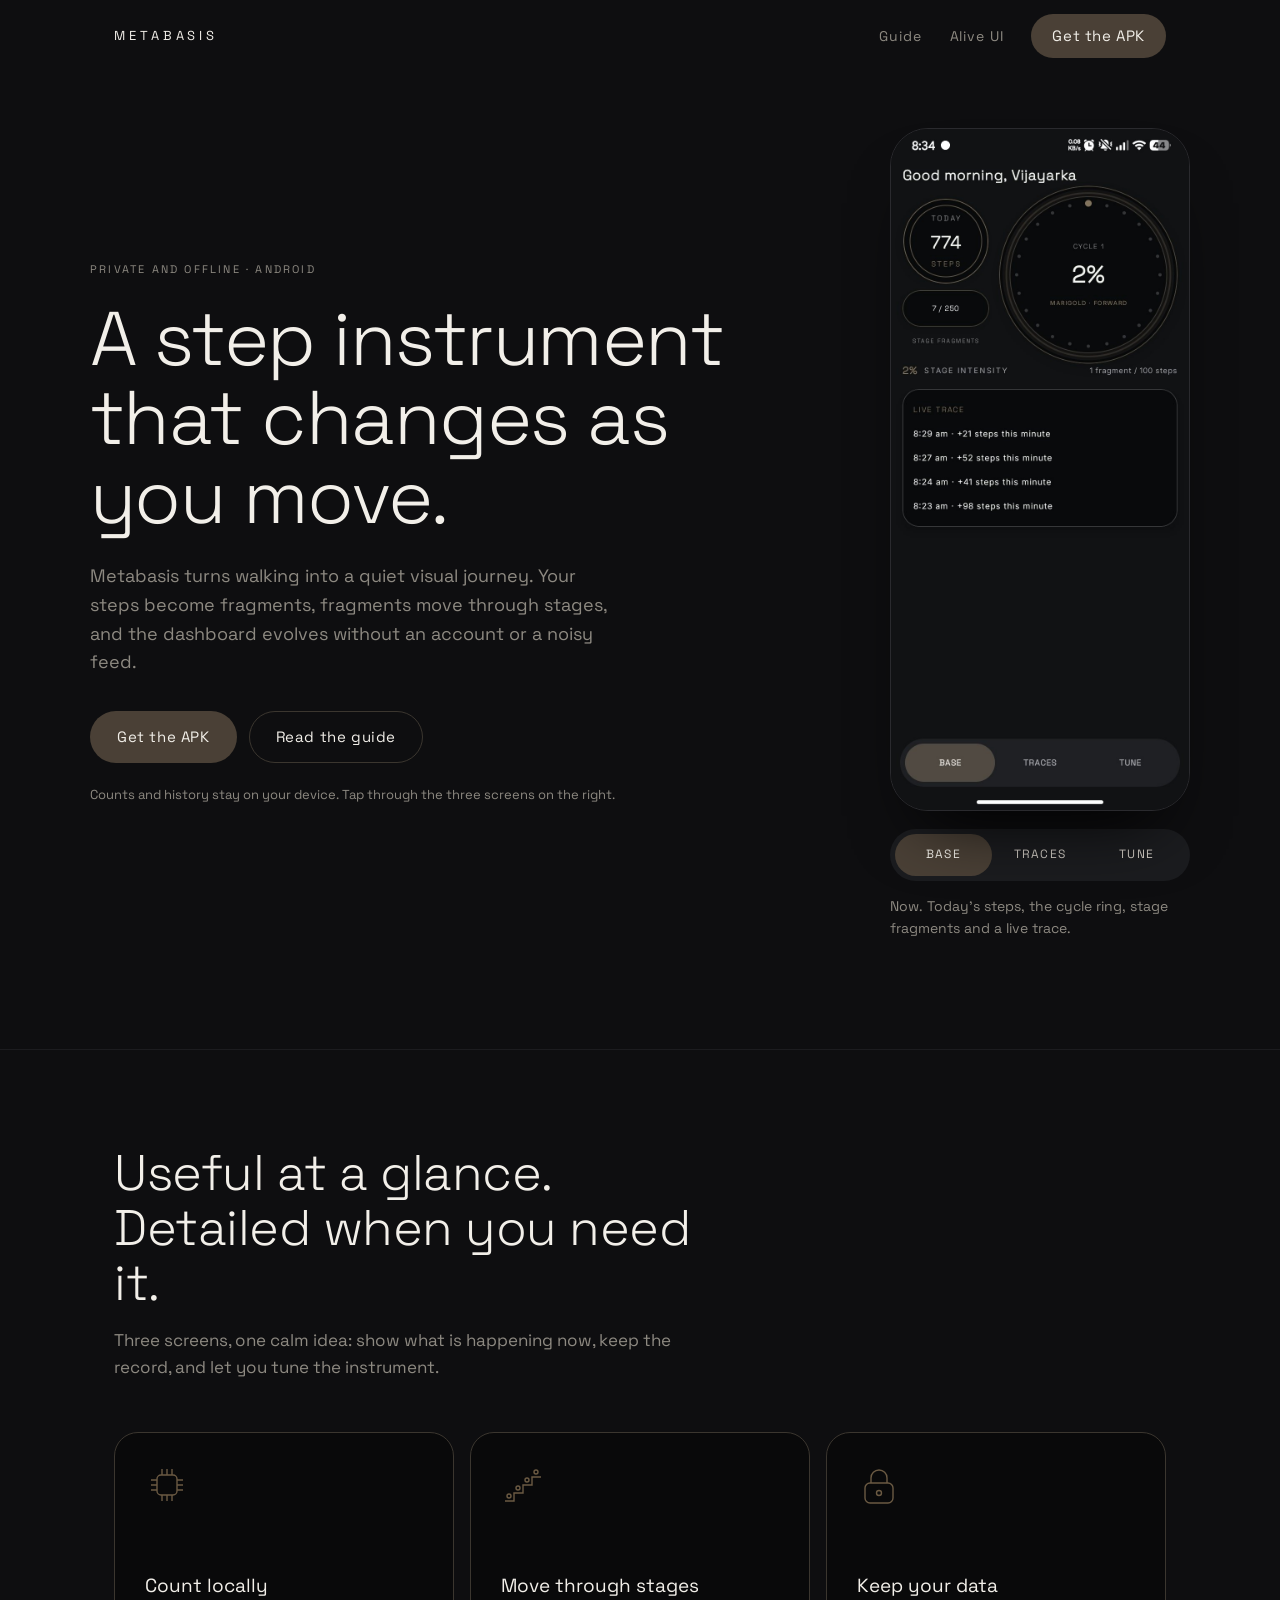
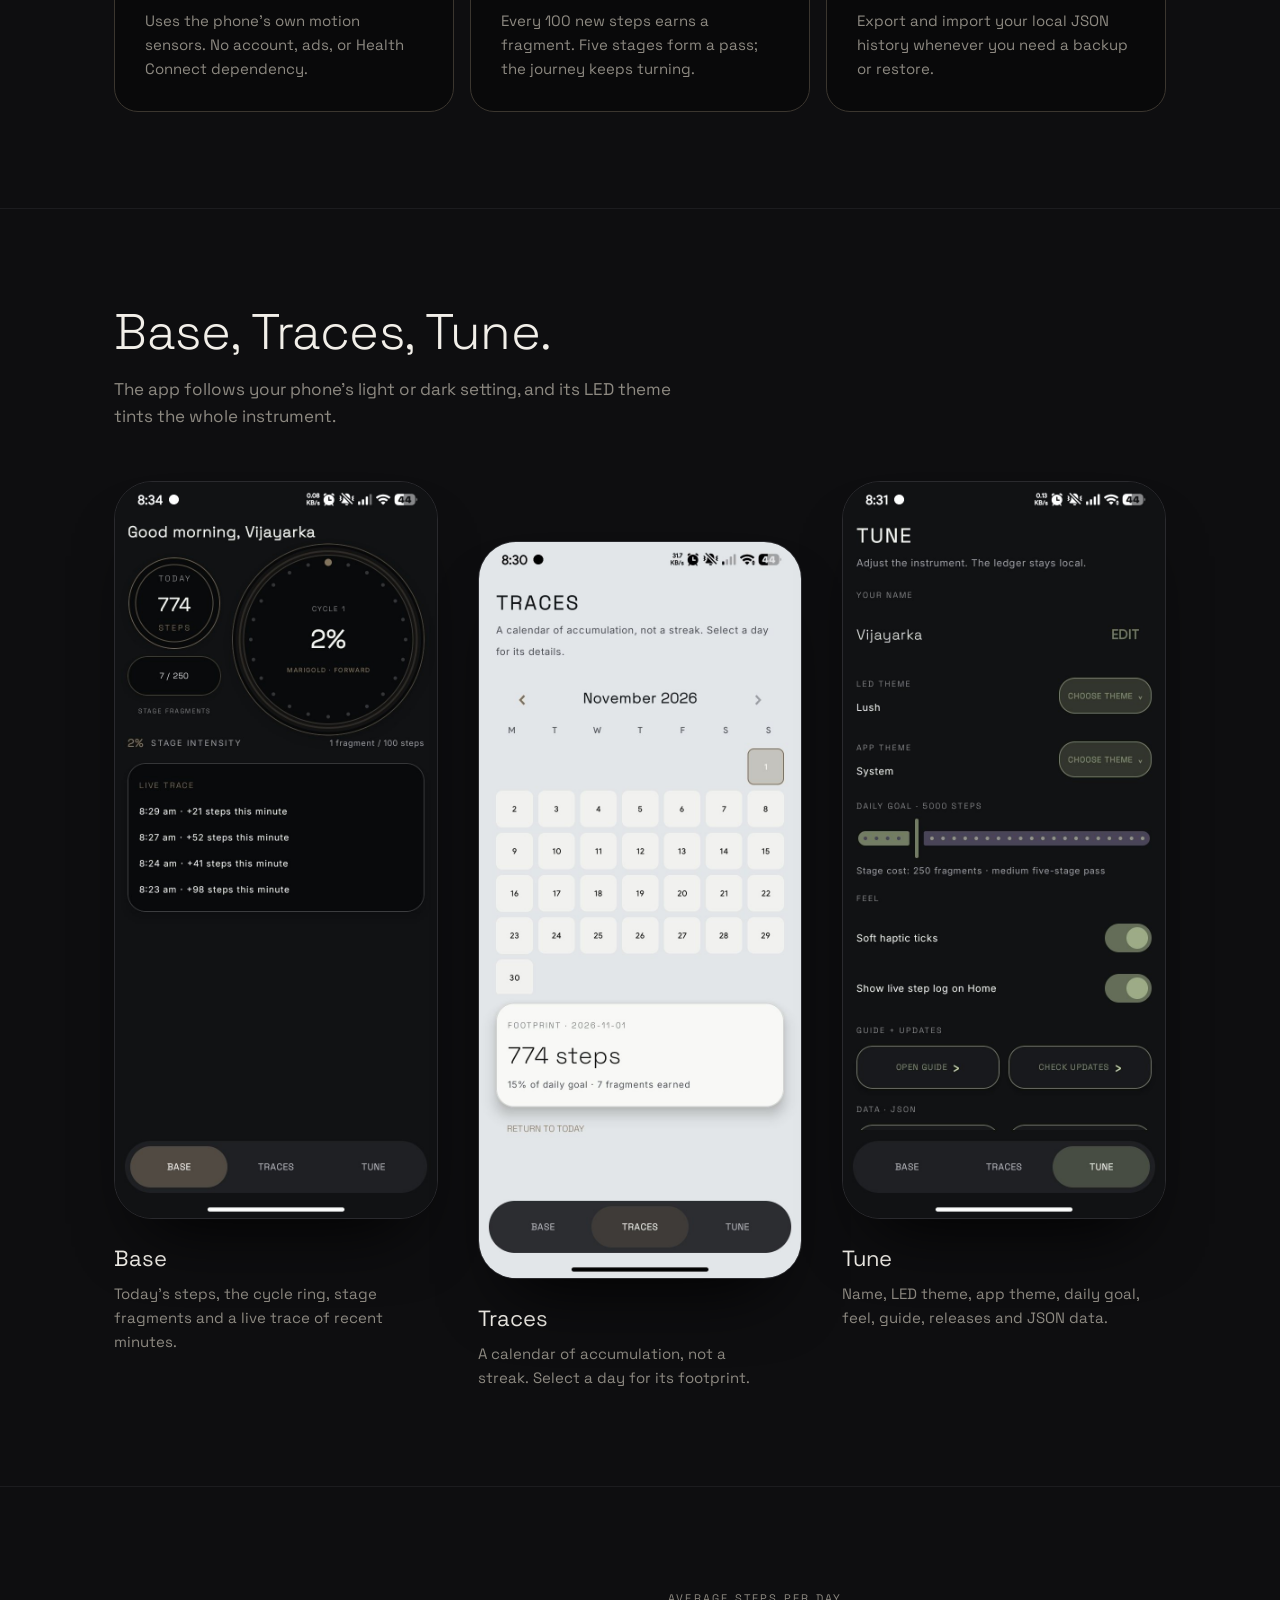
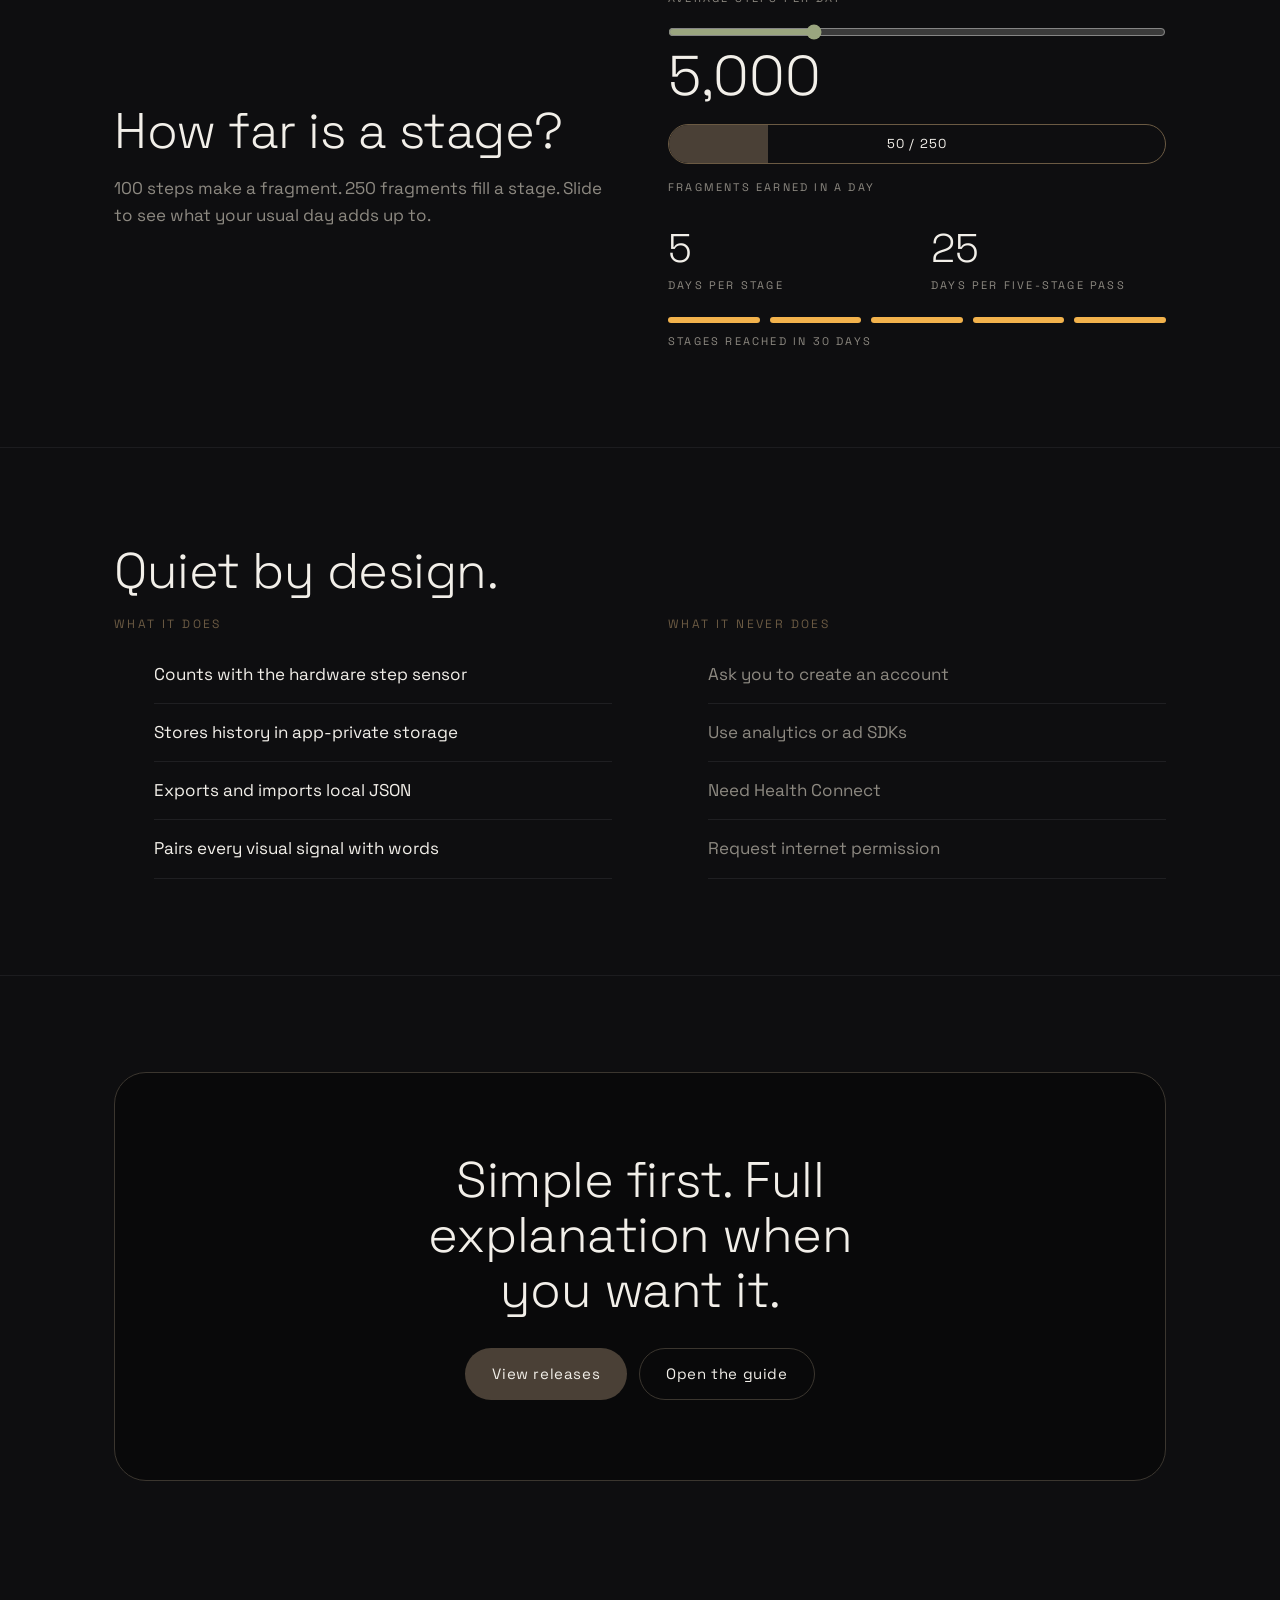
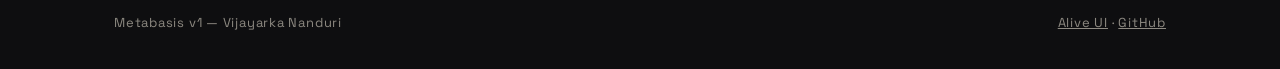
==== commit c51e850e: "Refresh Metabasis website and README" ====
--- a/index.html
+++ b/index.html
@@ -1,24 +1,79 @@
-<!doctype html>
-<html lang="en">
-<head>
-<meta charset="utf-8"><meta name="viewport" content="width=device-width,initial-scale=1">
+<!doctype html><html lang="en"><head><meta charset="utf-8"><meta name="viewport" content="width=device-width,initial-scale=1">
 <title>Metabasis — A step instrument that changes as you move</title>
 <meta name="description" content="Metabasis is a private, offline-first Android step instrument. Steps become fragments, fragments move through stages, and the dashboard changes with you.">
-<link rel="canonical" href="https://vijayarkananduri.github.io/metabasis/">
-<meta name="theme-color" content="#090a0c">
-<meta property="og:type" content="website"><meta property="og:title" content="Metabasis — A step instrument that changes as you move"><meta property="og:description" content="A private Android step instrument with evolving stages, local history, and no account."><meta property="og:url" content="https://vijayarkananduri.github.io/metabasis/"><meta property="og:site_name" content="Metabasis">
-<meta name="twitter:card" content="summary"><meta name="twitter:title" content="Metabasis — A step instrument that changes as you move"><meta name="twitter:description" content="A private Android step instrument with evolving stages, local history, and no account.">
-<link rel="icon" type="image/png" href="assets/metabasis_logo.png">
-<link rel="stylesheet" href="styles.css">
-</head>
-<body>
-<header class="top"><a class="brand" href="index.html" aria-label="Metabasis home"><img class="brand-logo" src="assets/metabasis_logo.png" alt=""><span>METABASIS</span></a><nav><a href="metabasis-guide.html">Guide</a><a href="metabasis-updates.html">Updates</a><a href="https://alive-ui.netlify.app/">Alive UI</a></nav></header>
-<main>
-<section class="hero product-hero"><div class="hero-copy"><span class="eyebrow">PRIVATE AND OFFLINE · ANDROID · V1</span><h1>A step instrument that changes as you move.</h1><p class="lead">Metabasis turns walking into a quiet visual journey. Your steps become fragments, fragments move through stages, and the dashboard evolves without an account or a noisy feed.</p><div class="actions"><a class="button" href="https://github.com/vijayarkananduri/metabasis/releases">Get the APK</a><a class="button secondary-button" href="metabasis-guide.html">Read the guide</a></div><p class="microcopy">Counts and history stay on your device.</p></div><div class="phone hero-phone" aria-label="Metabasis Base screen preview"><img class="svg-preview" src="assets/base-screen.svg" alt="Metabasis Base dashboard preview"><div class="phone-bar"><span>9:41</span><span class="phone-dot"></span></div><div class="app-head"><img class="brand-mini" src="assets/metabasis_logo.png" alt=""><strong>METABASIS</strong><span class="status-dot"></span></div><div class="screen-row"><div class="metric"><small>TODAY</small><strong>4,280</strong><em>STEPS</em><div class="ring-mini"></div></div><div class="metric cycle"><div class="ring-big"><b>62%</b><small>EMBER · FORWARD</small></div></div></div><div class="bar"><span></span><b>156 / 250</b></div><small class="caption">STAGE FRAGMENTS</small><div class="status-card"><img class="brand-mini" src="assets/metabasis_logo.png" alt=""><div><b>STEP TRACKING ACTIVE</b><small>Today · 4,280 steps recorded</small></div></div><div class="trace-card"><b>LIVE TRACE</b><small>10:42 · 24 steps</small><small>10:18 · 86 steps</small></div><div class="nav-pill"><b>◉ BASE</b><span>▦ TRACES</span><span>⚙ TUNE</span></div></div></section>
-<section class="proof"><div><span class="eyebrow">THE PRODUCT</span><h2>Useful at a glance. Detailed when you need it.</h2><p>The amber footsteps mark is a glanceable status object, not a decoration. It sits beside readable language so activity, progress, and attention states are visible without making users decode an icon.</p></div><div class="proof-points"><article><b>01</b><h3>Count locally</h3><p>Uses the phone’s own motion sensors. No account, ads, or Health Connect dependency.</p></article><article><b>02</b><h3>Move through stages</h3><p>Every 100 new steps earns a fragment. Five stages form a pass; the journey keeps turning.</p></article><article><b>03</b><h3>Keep your data</h3><p>Export and import your local JSON history whenever you need a backup or restore.</p></article></div></section>
-<section class="screens"><div class="section-head"><span class="eyebrow">THREE VIEWS</span><h2>One instrument, three ways to read it.</h2><p>These previews follow the current Android dashboard: Base for now, Traces for the record, and Tune for control.</p></div><div class="screen-grid"><div class="screen-item"><a class="svg-link" href="assets/base-screen.svg"><img class="svg-screen" src="assets/base-screen.svg" alt="Base screen SVG preview"></a><div class="phone"><div class="phone-bar"><span>9:41</span><span class="phone-dot"></span></div><div class="app-head"><img class="brand-mini" src="assets/metabasis_logo.png" alt=""><strong>METABASIS</strong><span class="status-dot"></span></div><div class="screen-title">BASE<small>HARDWARE STEP COUNTER</small></div><div class="screen-row"><div class="metric"><small>TODAY</small><strong>4,280</strong><em>STEPS</em></div><div class="metric cycle"><div class="ring-big"><b>62%</b><small>EMBER · FORWARD</small></div></div></div><div class="bar"><span style="width:62%"></span><b>156 / 250</b></div><small class="caption">STAGE FRAGMENTS</small><div class="status-card"><img class="brand-mini" src="assets/metabasis_logo.png" alt=""><div><b>STEP TRACKING ACTIVE</b><small>4,280 steps recorded</small></div></div><div class="trace-card"><b>LIVE TRACE</b><small>No new step events yet.</small></div><div class="nav-pill"><b>◉ BASE</b><span>▦ TRACES</span><span>⚙ TUNE</span></div></div><h3>Base</h3><p>Today’s movement, stage intensity, fragments, and tracking status.</p></div>
-<div class="screen-item"><div class="phone"><div class="phone-bar"><span>9:41</span><span class="phone-dot"></span></div><div class="app-head"><img class="brand-mini" src="assets/metabasis_logo.png" alt=""><strong>METABASIS</strong><span class="status-dot"></span></div><div class="screen-title">TRACES<small>A CALENDAR OF ACCUMULATION</small></div><div class="month"><span>‹</span><b>October 2026</b><span>›</span></div><div class="week"><i>M</i><i>T</i><i>W</i><i>T</i><i>F</i><i>S</i><i>S</i></div><div class="heatmap"><i class="h3">1</i><i class="h1">2</i><i class="h4">3</i><i class="h2">4</i><i class="h0">5</i><i class="h3">6</i><i class="h1">7</i><i class="h4">8</i><i class="h2">9</i><i class="h0">10</i><i class="h3">11</i><i class="h1">12</i><i class="h4">13</i><i class="h2">14</i><i class="h0">15</i><i class="h3">16</i><i class="h1">17</i><i class="h4">18</i><i class="h2">19</i><i class="h0">20</i><i class="h3">21</i><i class="h1">22</i><i class="h4">23</i><i class="h2">24</i><i class="h0">25</i><i class="h3">26</i><i class="h1">27</i><i class="h4">28</i><i class="h2">29</i><i class="h0">30</i><i class="h3">31</i></div><div class="detail"><b>FOOTPRINT · OCT 31</b><strong>4,280 steps</strong><small>86% of daily goal · 42 fragments earned</small></div><div class="nav-pill"><span>◉ BASE</span><b>▦ TRACES</b><span>⚙ TUNE</span></div></div><h3>Traces</h3><p>A readable heatmap with a selected-day detail, not a streak scoreboard.</p></div>
-<div class="screen-item"><a class="svg-link" href="assets/traces-screen.svg"><img class="svg-screen" src="assets/traces-screen.svg" alt="Traces screen SVG preview"></a><div class="phone"><div class="phone-bar"><span>9:41</span><span class="phone-dot"></span></div><div class="app-head"><img class="brand-mini" src="assets/metabasis_logo.png" alt=""><strong>METABASIS</strong><span class="status-dot"></span></div><div class="screen-title">TUNE<small>ADJUST THE INSTRUMENT</small></div><div class="tune-list"><b>LED THEMES</b><div><span class="choice amber-choice">●</span> Amber <em>● ● ● ● ●</em></div><div><span class="choice">○</span> Lush <em>● ● ● ● ●</em></div><div><span class="choice">○</span> Dusk <em>● ● ● ● ●</em></div><b>DAILY GOAL · 5,000 STEPS</b><div class="slider"><span></span></div><b>YOUR DATA</b><div class="data-actions"><button>EXPORT DATA</button><button>IMPORT DATA</button></div></div><div class="nav-pill"><span>◉ BASE</span><span>▦ TRACES</span><b>⚙ TUNE</b></div></div><h3>Tune</h3><p>Personalization, accessibility choices, and clear ownership of local data.</p></div></div></section>
-<section class="callout"><div><span class="eyebrow">START WITH THE APP</span><h2>Simple first. Full explanation when you want it.</h2><p>Metabasis keeps onboarding short. The website guide explains the dashboard, heatmap, status module, permission, privacy, troubleshooting, and data backup in detail.</p></div><div class="actions"><a class="button" href="https://github.com/vijayarkananduri/metabasis/releases">View releases</a><a class="textlink" href="metabasis-guide.html">Open the guide →</a></div></section>
-</main><footer><span>Metabasis v1 — Vijayarka Nanduri</span><span><a href="https://alive-ui.netlify.app/">Alive UI</a> · <a href="https://github.com/vijayarkananduri/metabasis">GitHub</a></span></footer>
-</body></html>+<meta name="theme-color" content="#0e0e10"><link rel="canonical" href="https://vijayarkananduri.github.io/metabasis/">
+<meta property="og:image" content="assets/metabasis-base.jpg"><meta property="og:type" content="website">
+<link rel="preconnect" href="https://fonts.googleapis.com"><link rel="preconnect" href="https://fonts.gstatic.com" crossorigin>
+<link href="https://fonts.googleapis.com/css2?family=Space+Grotesk:wght@300;400;500&display=swap" rel="stylesheet">
+<style>
+:root{--bg:#0e0e10;--card:#09090a;--ln:#3b362f;--br:#6b5a43;--m:#8d8981;--t:#f2efe9;--nav:#1b1c1f;--pill:#4a4036;--a:#b79f7c}
+*{box-sizing:border-box;margin:0}html{scroll-behavior:smooth}
+body{background:var(--bg);color:var(--t);font:400 17px/1.6 'Space Grotesk',system-ui,sans-serif;overflow-x:hidden}
+a{color:inherit}.w{max-width:1100px;margin:auto;padding:0 24px}.cap{font-size:11px;letter-spacing:.2em;text-transform:uppercase;color:var(--m)}
+nav .w{display:flex;align-items:center;gap:28px;height:72px}nav b{font-weight:400;letter-spacing:.3em;font-size:13px;margin-right:auto}nav a{text-decoration:none;color:var(--m);font-size:14px;letter-spacing:.06em}nav a:hover{color:var(--t)}
+.pb{display:inline-block;padding:13px 26px;border-radius:99px;background:var(--pill);color:var(--t)!important;text-decoration:none;font-size:15px;letter-spacing:.04em;transition:background .5s,filter .2s;border:1px solid transparent}.pb:hover{filter:brightness(1.2)}.pb.o{background:none;border-color:var(--ln)}.pb.o:hover{border-color:var(--a)}nav a.pb{padding:9px 20px}
+.hero{display:grid;grid-template-columns:1fr auto;gap:80px;align-items:center;padding:56px 0 110px}
+h1{font-weight:300;font-size:clamp(40px,6vw,76px);line-height:1.04;letter-spacing:-.02em;margin-top:20px}.l{color:var(--m);max-width:44ch;margin:26px 0 34px;font-size:18px}.row{display:flex;gap:12px;flex-wrap:wrap}.fine{margin-top:22px;font-size:13px;color:var(--m)}
+.ph{position:relative;width:min(300px,78vw);aspect-ratio:720/1640;border-radius:38px;overflow:hidden;border:1px solid #2a2a2e;box-shadow:0 40px 70px -35px #000;background:#0e0e10}
+.ph img{position:absolute;inset:0;width:100%;height:100%;object-fit:cover;opacity:0;transform:scale(1.03);transition:opacity .5s,transform .7s}.ph img.on{opacity:1;transform:none}
+.seg{display:grid;grid-template-columns:repeat(3,1fr);background:var(--nav);border-radius:99px;padding:5px;margin-top:18px;width:min(300px,78vw)}.seg button{font:inherit;font-size:12px;letter-spacing:.1em;border:0;background:none;color:#cfcac2;padding:11px 0;border-radius:99px;cursor:pointer;transition:background .4s}.seg .on{background:var(--pill);color:var(--t)}
+#cp{margin-top:14px;font-size:14px;color:var(--m);min-height:44px;width:min(300px,78vw)}
+section{padding:96px 0;border-top:1px solid #1c1c1f}h2{font-weight:300;font-size:clamp(30px,4vw,50px);line-height:1.1;letter-spacing:-.01em;max-width:18ch;margin-bottom:16px}.sub{color:var(--m);max-width:52ch;margin-bottom:50px}
+.tri{display:grid;grid-template-columns:repeat(3,1fr);gap:16px}.box{border:1px solid var(--ln);background:var(--card);border-radius:24px;padding:30px}.box svg{width:44px;height:44px;stroke:var(--br);fill:none;stroke-width:1.4;margin-bottom:56px}.box h3{font-weight:400;font-size:19px;margin-bottom:8px}.box p{color:var(--m);font-size:15px}
+.shots{display:grid;grid-template-columns:repeat(3,1fr);gap:40px;align-items:start}.shots figure:nth-child(2){margin-top:60px}.shots .ph{width:100%}.shots h3{font-weight:400;font-size:22px;margin:22px 0 6px}.shots p{color:var(--m);font-size:15px;max-width:30ch}
+.rv{opacity:0;transform:translateY(24px);transition:opacity .8s,transform .8s}.rv.in{opacity:1;transform:none}
+.play{display:grid;grid-template-columns:1fr 1fr;gap:56px;align-items:center}
+input[type=range]{width:100%;accent-color:#9aa57f;margin:14px 0 6px}.big{font-weight:300;font-size:56px;line-height:1}.cap2{display:block;margin-top:8px}
+.fp{height:40px;border:1px solid var(--br);border-radius:99px;position:relative;overflow:hidden;margin:20px 0 8px}.fp i{position:absolute;inset:0;width:0;background:var(--pill);transition:width .3s}.fp span{position:relative;display:grid;place-items:center;height:100%;font-size:13px;letter-spacing:.08em}
+.st{display:flex;gap:10px;margin-top:22px}.st i{flex:1;height:6px;border-radius:9px;background:#26262a}.st i.on{background:#f2b24c}
+.stat{display:grid;grid-template-columns:1fr 1fr;gap:28px;margin-top:30px}
+.priv{display:grid;grid-template-columns:1fr 1fr;gap:56px}.priv h3{font-weight:400;font-size:12px;letter-spacing:.2em;text-transform:uppercase;color:var(--br);margin-bottom:12px}.priv li{list-style:none;padding:15px 0;border-bottom:1px solid #1f1f22}.priv .n li{color:var(--m)}
+.cta{border:1px solid var(--ln);border-radius:32px;background:var(--card);padding:80px 28px;text-align:center}.cta h2{margin:0 auto 30px;max-width:15ch}.cta .row{justify-content:center}
+footer{padding:36px 0;color:var(--m);font-size:13px;letter-spacing:.06em}footer .w{display:flex;justify-content:space-between;flex-wrap:wrap;gap:10px}
+:focus-visible{outline:2px solid var(--a);outline-offset:3px}
+@media(max-width:900px){.hero,.tri,.priv,.play{grid-template-columns:1fr}.hero{gap:44px}nav a.h{display:none}.shots{display:flex;overflow-x:auto;scroll-snap-type:x mandatory;gap:20px;padding-bottom:10px}.shots figure{flex:0 0 72%;scroll-snap-align:center;margin:0!important}}
+@media(prefers-reduced-motion:reduce){*{transition:none!important}.rv{opacity:1;transform:none}}
+</style></head><body>
+<nav><div class="w"><b>METABASIS</b><a class="h" href="metabasis-guide.html">Guide</a><a class="h" href="https://alive-ui.netlify.app/">Alive UI</a><a class="pb" href="https://github.com/vijayarkananduri/metabasis/releases">Get the APK</a></div></nav>
+
+<header class="w hero"><div><p class="cap">Private and offline · Android</p><h1>A step instrument that changes as you move.</h1>
+<p class="l">Metabasis turns walking into a quiet visual journey. Your steps become fragments, fragments move through stages, and the dashboard evolves without an account or a noisy feed.</p>
+<div class="row"><a class="pb" href="https://github.com/vijayarkananduri/metabasis/releases">Get the APK</a><a class="pb o" href="metabasis-guide.html">Read the guide</a></div>
+<p class="fine">Counts and history stay on your device. Tap through the three screens on the right.</p></div>
+<div><div class="ph" id="hp"><img class="on" src="assets/metabasis-base.jpg" alt="Metabasis Base screen: 774 steps today, 2% through the Marigold stage, with a live trace of recent minutes" width="720" height="1640"><img src="assets/metabasis-traces.jpg" alt="Metabasis Traces screen: a November calendar with a footprint card showing 774 steps" width="720" height="1640" loading="lazy"><img src="assets/metabasis-tune.jpg" alt="Metabasis Tune screen: LED theme, daily goal slider and feel toggles" width="720" height="1640" loading="lazy"></div>
+<div class="seg" id="sg"><button class="on">BASE</button><button>TRACES</button><button>TUNE</button></div><p id="cp"></p></div></header>
+
+<section><div class="w"><h2>Useful at a glance. Detailed when you need it.</h2><p class="sub">Three screens, one calm idea: show what is happening now, keep the record, and let you tune the instrument.</p>
+<div class="tri">
+<div class="box rv"><svg viewBox="0 0 44 44"><rect x="12" y="12" width="20" height="20" rx="4"/><path d="M17 6v6M22 6v6M27 6v6M17 32v6M22 32v6M27 32v6M6 17h6M6 22h6M6 27h6M32 17h6M32 22h6M32 27h6"/></svg><h3>Count locally</h3><p>Uses the phone’s own motion sensors. No account, ads, or Health Connect dependency.</p></div>
+<div class="box rv"><svg viewBox="0 0 44 44"><path d="M4 38h9v-8h9v-8h9v-8h9"/><circle cx="8" cy="33" r="2"/><circle cx="17" cy="25" r="2"/><circle cx="26" cy="17" r="2"/><circle cx="35" cy="9" r="2"/></svg><h3>Move through stages</h3><p>Every 100 new steps earns a fragment. Five stages form a pass; the journey keeps turning.</p></div>
+<div class="box rv"><svg viewBox="0 0 44 44"><rect x="8" y="20" width="28" height="20" rx="5"/><path d="M14 20v-5a8 8 0 0 1 16 0v5"/><circle cx="22" cy="30" r="2.5"/></svg><h3>Keep your data</h3><p>Export and import your local JSON history whenever you need a backup or restore.</p></div></div></div></section>
+
+<section><div class="w"><h2>Base, Traces, Tune.</h2><p class="sub">The app follows your phone’s light or dark setting, and its LED theme tints the whole instrument.</p>
+<div class="shots">
+<figure class="rv"><div class="ph"><img src="assets/metabasis-base.jpg" alt="Base screen" loading="lazy" width="720" height="1640" style="opacity:1;transform:none"></div><h3>Base</h3><p>Today’s steps, the cycle ring, stage fragments and a live trace of recent minutes.</p></figure>
+<figure class="rv"><div class="ph"><img src="assets/metabasis-traces.jpg" alt="Traces screen" loading="lazy" width="720" height="1640" style="opacity:1;transform:none"></div><h3>Traces</h3><p>A calendar of accumulation, not a streak. Select a day for its footprint.</p></figure>
+<figure class="rv"><div class="ph"><img src="assets/metabasis-tune.jpg" alt="Tune screen" loading="lazy" width="720" height="1640" style="opacity:1;transform:none"></div><h3>Tune</h3><p>Name, LED theme, app theme, daily goal, feel, guide, releases and JSON data.</p></figure></div></div></section>
+
+<section><div class="w play"><div><h2>How far is a stage?</h2><p class="sub" style="margin-bottom:0">100 steps make a fragment. 250 fragments fill a stage. Slide to see what your usual day adds up to.</p></div>
+<div><label class="cap" for="sl">Average steps per day</label><input id="sl" type="range" min="1000" max="15000" step="250" value="5000"><div class="big" id="sv">5,000</div>
+<div class="fp"><i id="fb"></i><span id="ft">50 / 250</span></div><span class="cap">Fragments earned in a day</span>
+<div class="stat"><div><div class="big" id="d1" style="font-size:40px">5</div><span class="cap cap2">days per stage</span></div><div><div class="big" id="d5" style="font-size:40px">25</div><span class="cap cap2">days per five-stage pass</span></div></div>
+<div class="st" id="sts"><i></i><i></i><i></i><i></i><i></i></div><span class="cap" style="display:block;margin-top:10px">Stages reached in 30 days</span></div></div></section>
+
+<section><div class="w"><h2>Quiet by design.</h2><div class="priv"><div><h3>What it does</h3><ul><li>Counts with the hardware step sensor</li><li>Stores history in app-private storage</li><li>Exports and imports local JSON</li><li>Pairs every visual signal with words</li></ul></div><div class="n"><h3>What it never does</h3><ul><li>Ask you to create an account</li><li>Use analytics or ad SDKs</li><li>Need Health Connect</li><li>Request internet permission</li></ul></div></div></div></section>
+
+<section><div class="w"><div class="cta"><h2>Simple first. Full explanation when you want it.</h2><div class="row"><a class="pb" href="https://github.com/vijayarkananduri/metabasis/releases">View releases</a><a class="pb o" href="metabasis-guide.html">Open the guide</a></div></div></div></section>
+<footer><div class="w"><span>Metabasis v1 — Vijayarka Nanduri</span><span><a href="https://alive-ui.netlify.app/">Alive UI</a> · <a href="https://github.com/vijayarkananduri/metabasis">GitHub</a></span></div></footer>
+<script>
+const $=i=>document.getElementById(i),R=document.documentElement.style;
+const S=[{n:'Base',a:'#b79f7c',p:'#4a4036',t:'Now. Today’s steps, the cycle ring, stage fragments and a live trace.'},{n:'Traces',a:'#a58f7b',p:'#403a35',t:'The record. A calendar of accumulation, not a streak.'},{n:'Tune',a:'#9aa57f',p:'#4b5240',t:'Control. Theme, goal, feel and your local data.'}];
+const im=[...document.querySelectorAll('#hp img')],bt=[...document.querySelectorAll('#sg button')];let k=0,tm;
+function go(i){k=i;im.forEach((x,j)=>x.classList.toggle('on',j==i));bt.forEach((x,j)=>x.classList.toggle('on',j==i));R.setProperty('--a',S[i].a);R.setProperty('--pill',S[i].p);$('cp').textContent=S[i].t}
+bt.forEach((b,i)=>b.onclick=()=>{clearInterval(tm);go(i)});go(0);
+if(!matchMedia('(prefers-reduced-motion:reduce)').matches)tm=setInterval(()=>go((k+1)%3),4500);
+$('hp').parentNode.addEventListener('pointerenter',()=>clearInterval(tm));
+const sl=$('sl');function pl(){const s=+sl.value,f=Math.floor(s/100),d=Math.ceil(25000/s);$('sv').textContent=s.toLocaleString();$('ft').textContent=f+' / 250';$('fb').style.width=Math.min(100,f/250*100)+'%';$('d1').textContent=d;$('d5').textContent=d*5;[...$('sts').children].forEach((e,j)=>e.classList.toggle('on',j<Math.floor(30/d)))}
+sl.oninput=pl;pl();
+const io=new IntersectionObserver(e=>e.forEach(x=>x.isIntersecting&&(x.target.classList.add('in'),io.unobserve(x.target))),{threshold:.15});document.querySelectorAll('.rv').forEach(e=>io.observe(e));
+</script></body></html>
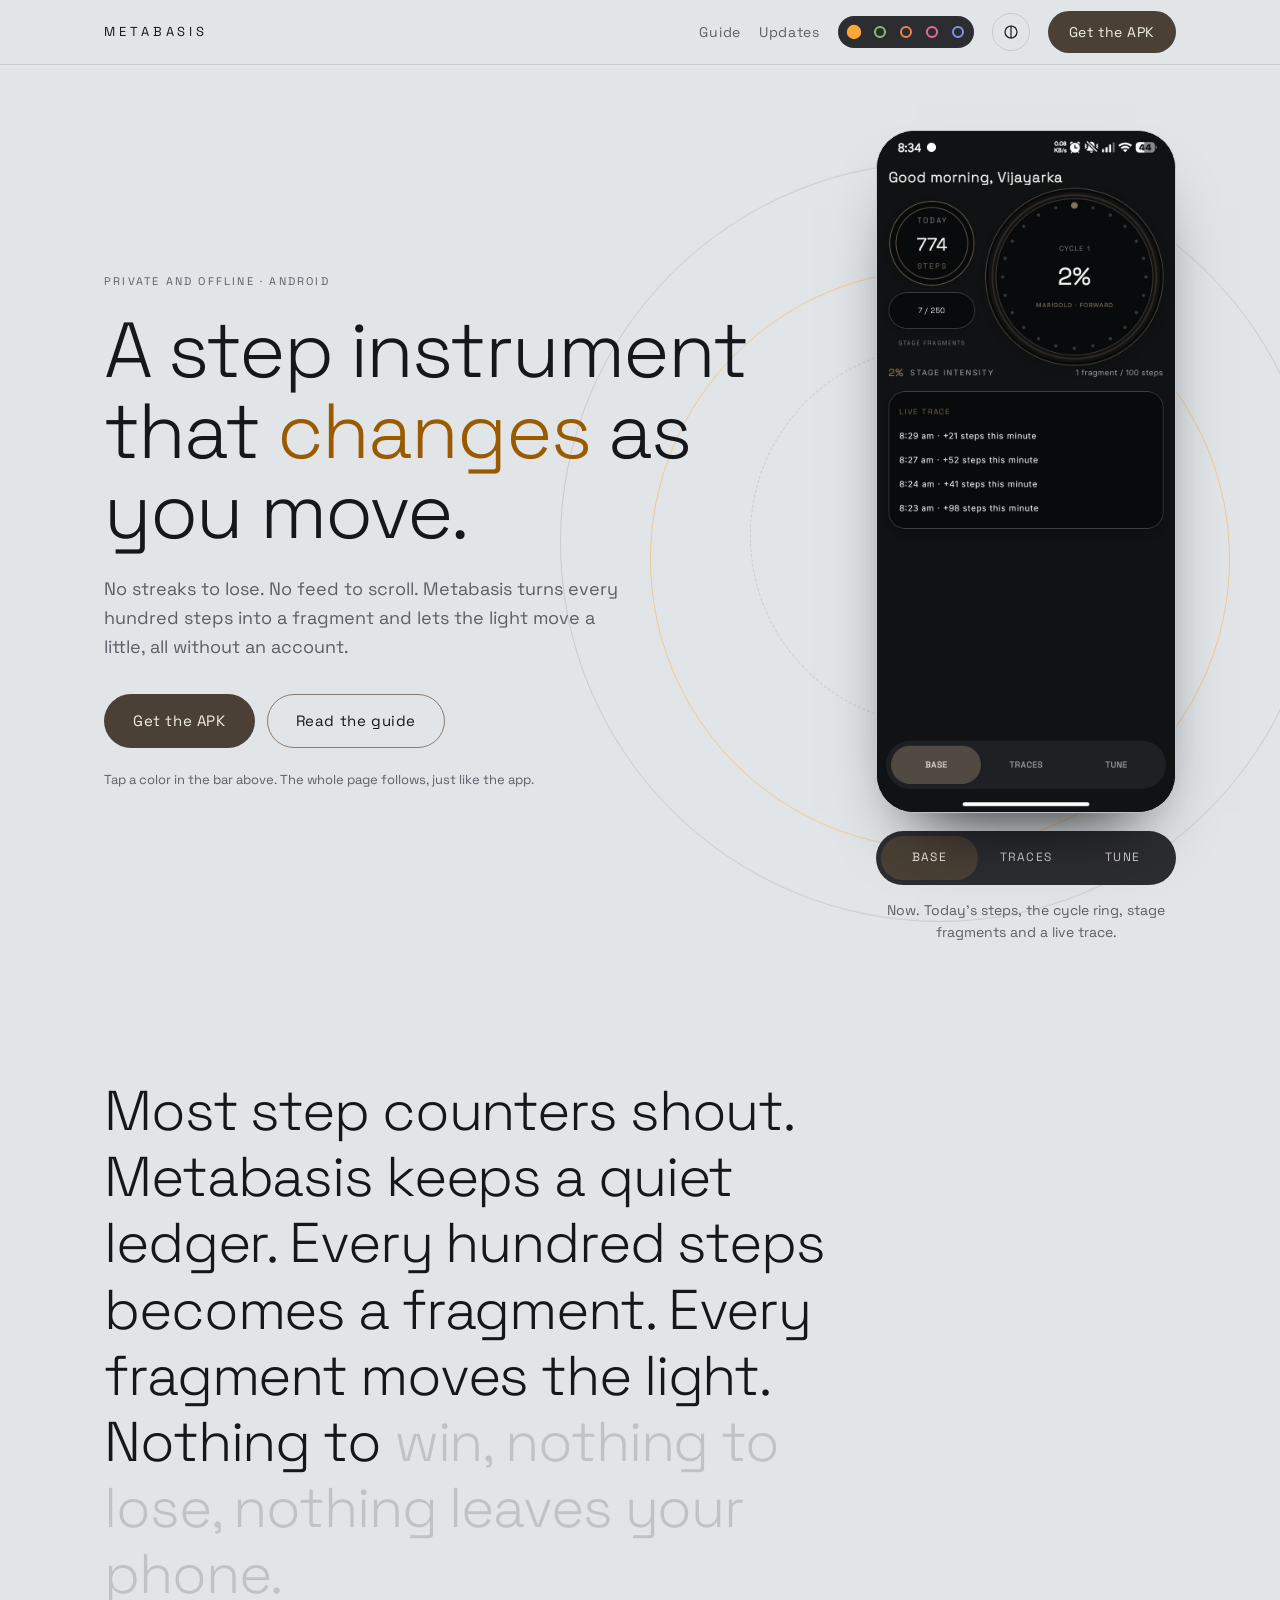
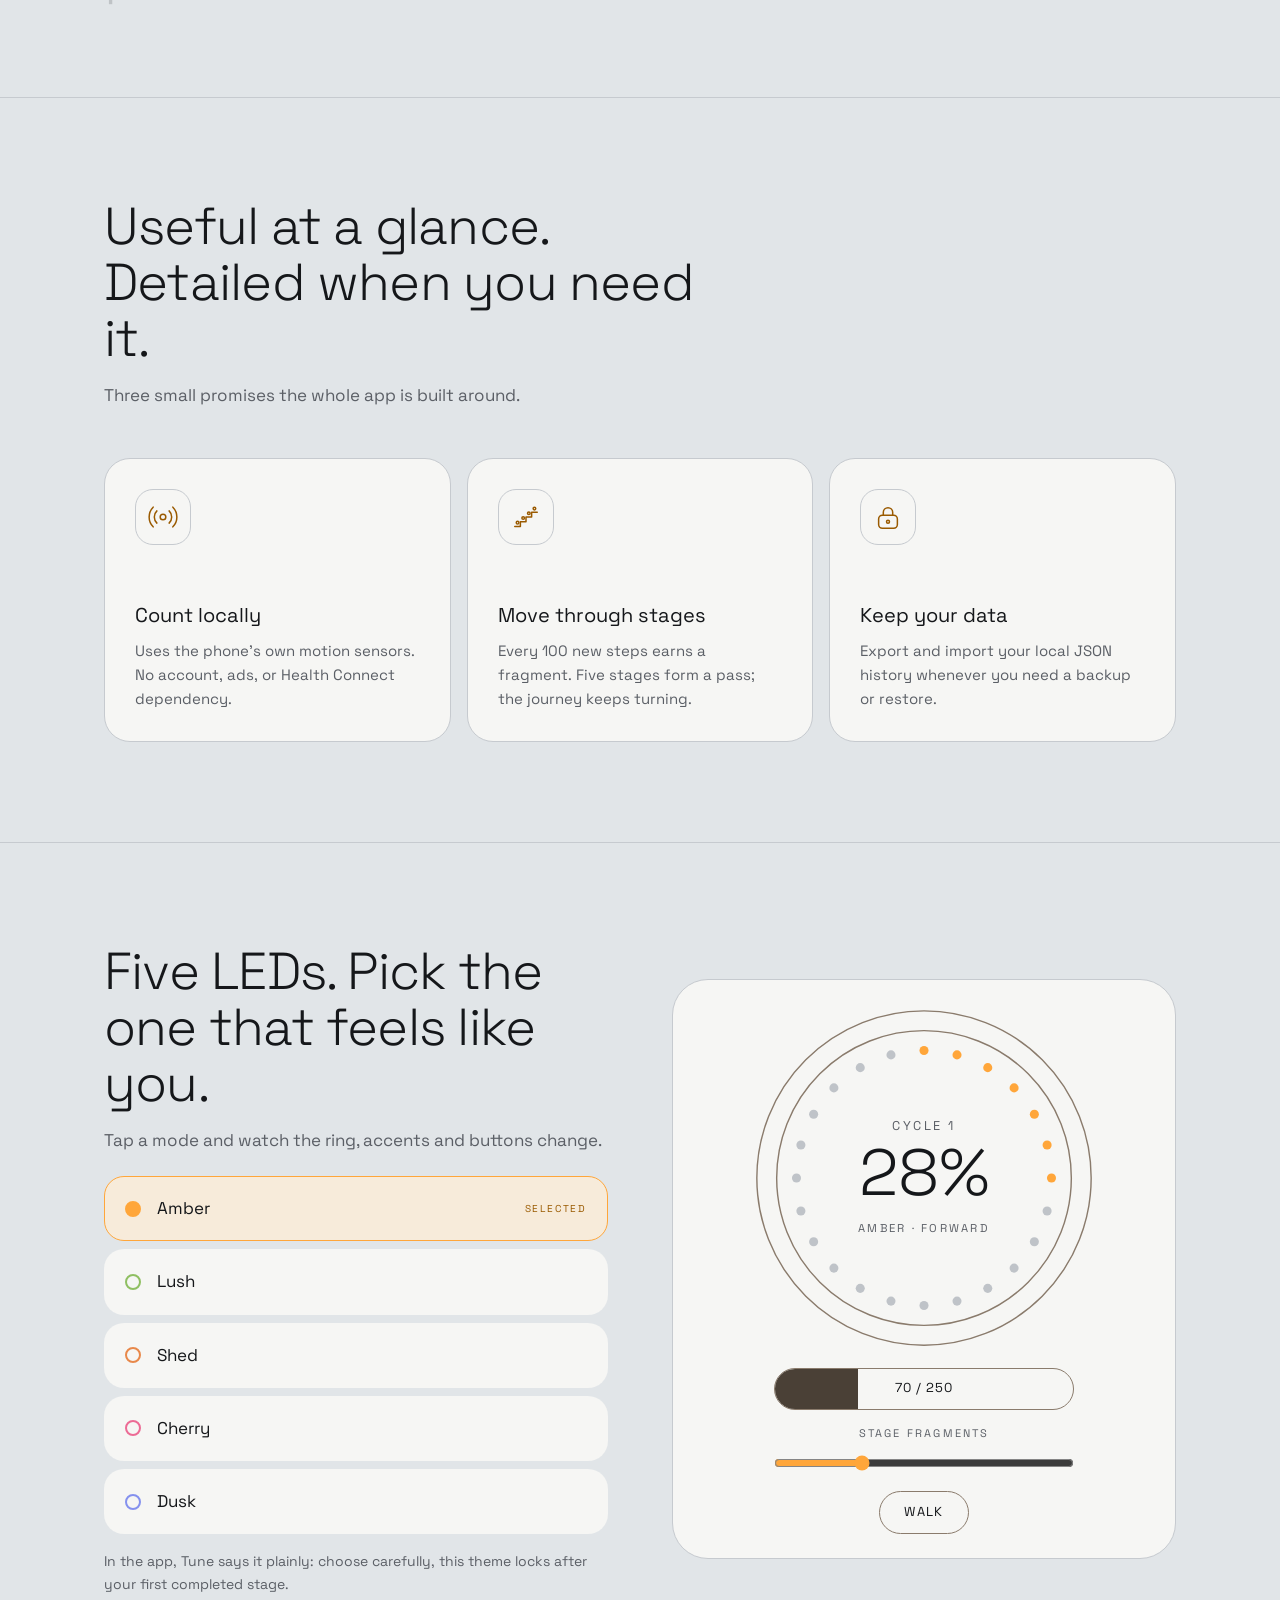
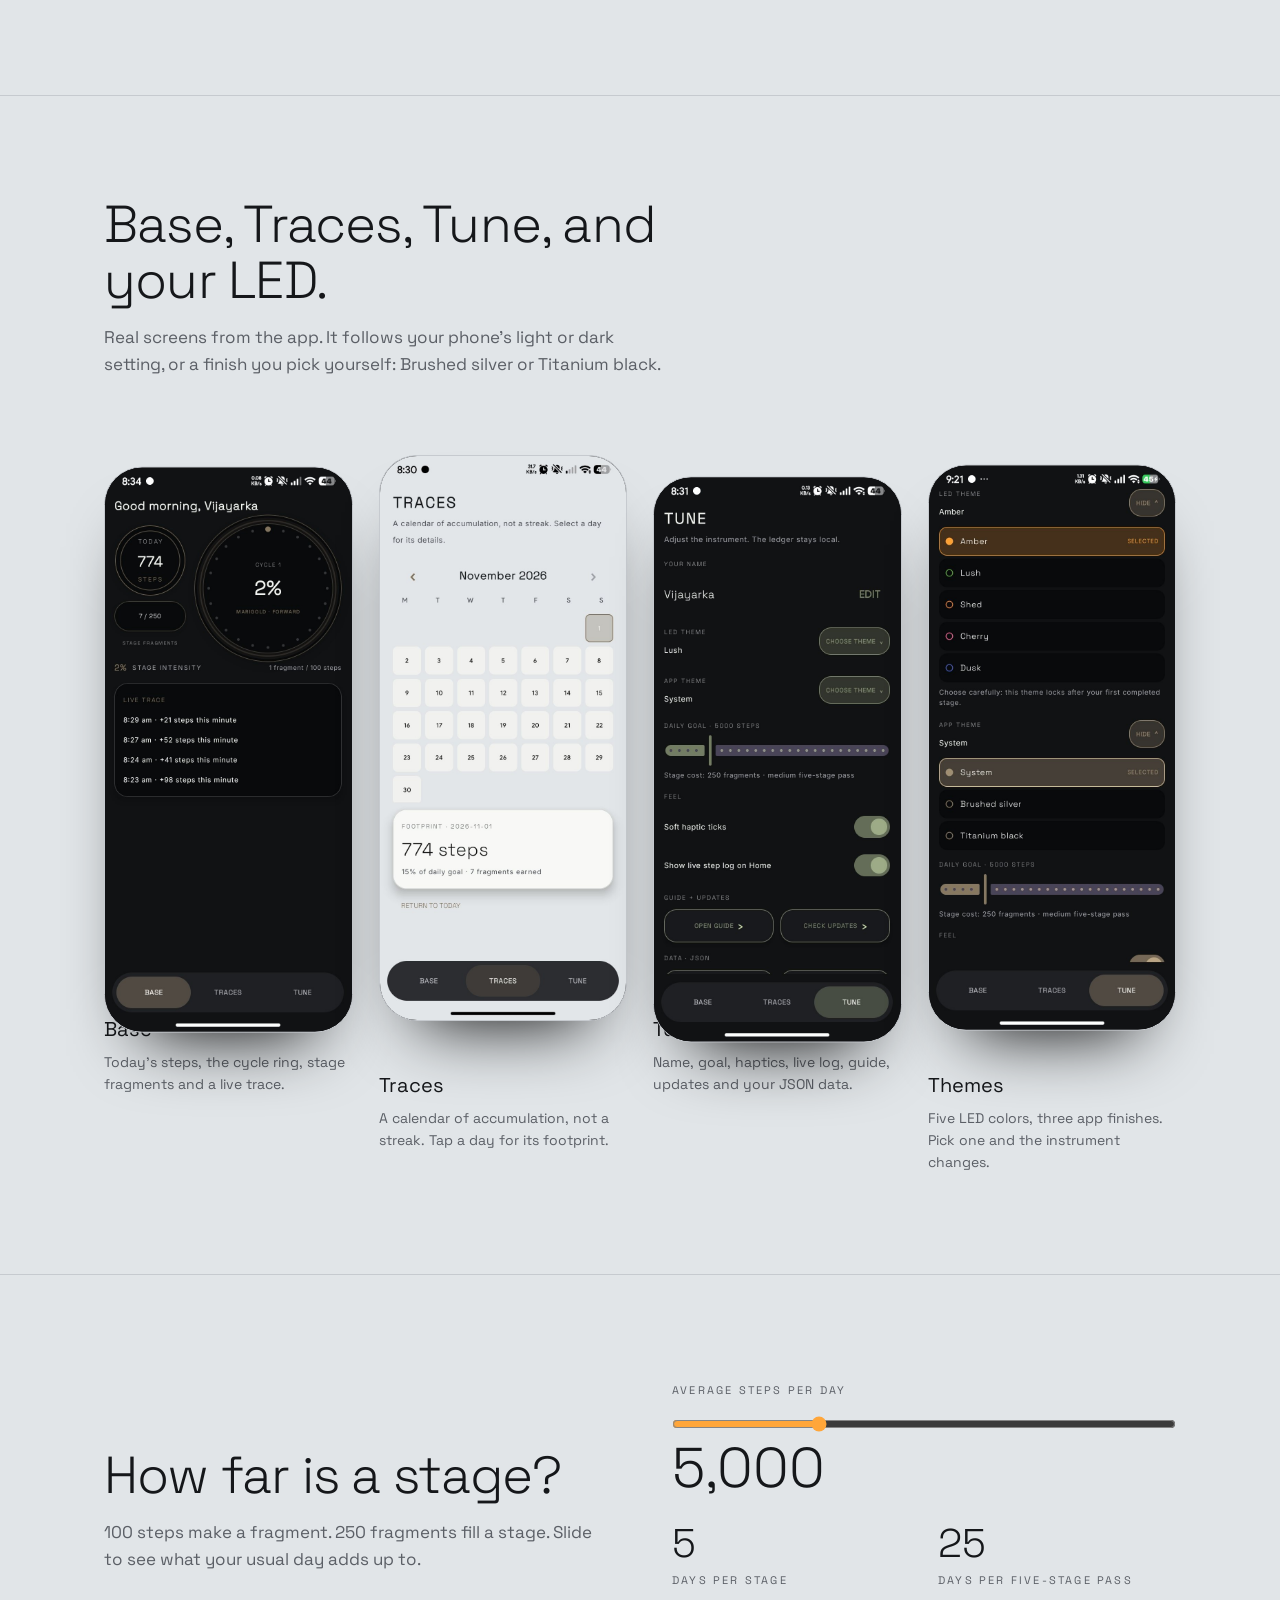
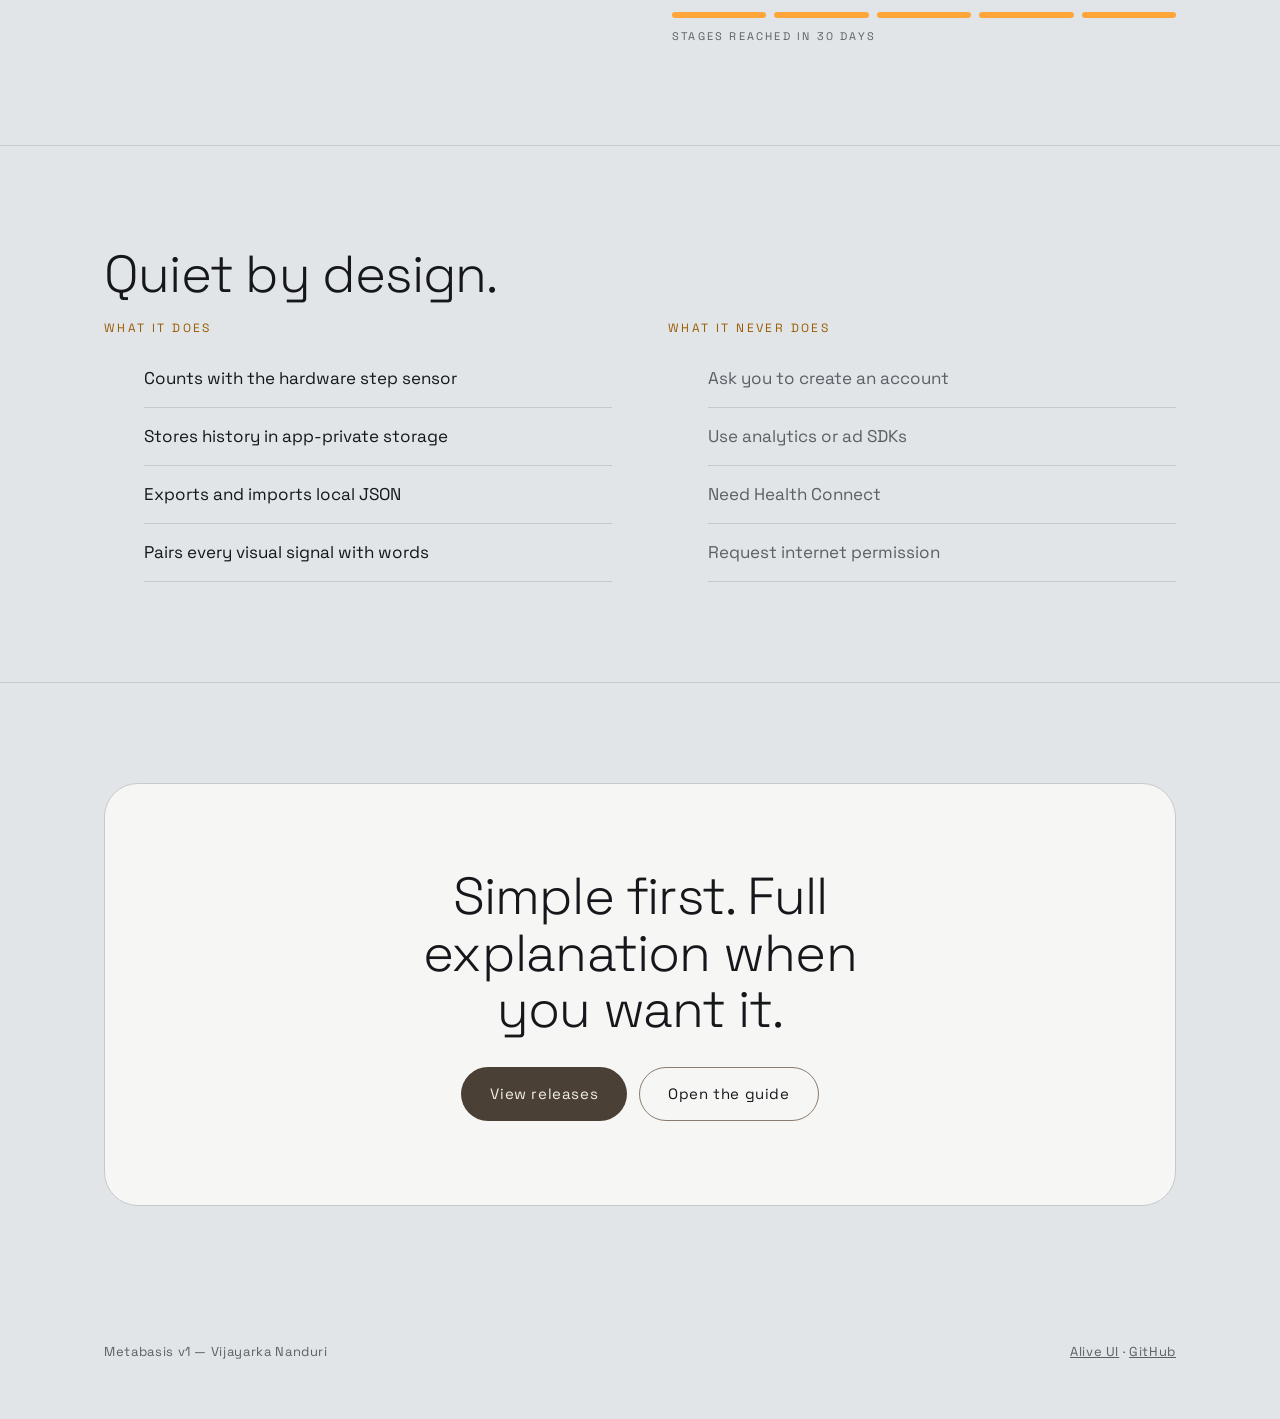
==== commit 03e9a422: "Refresh website with theme showcase" ====
--- a/index.html
+++ b/index.html
@@ -1,79 +1,116 @@
-<!doctype html><html lang="en"><head><meta charset="utf-8"><meta name="viewport" content="width=device-width,initial-scale=1">
+<!doctype html><html lang="en" data-led="amber" data-mode="dark" data-app="system"><head><meta charset="utf-8"><meta name="viewport" content="width=device-width,initial-scale=1,viewport-fit=cover">
 <title>Metabasis — A step instrument that changes as you move</title>
 <meta name="description" content="Metabasis is a private, offline-first Android step instrument. Steps become fragments, fragments move through stages, and the dashboard changes with you.">
-<meta name="theme-color" content="#0e0e10"><link rel="canonical" href="https://vijayarkananduri.github.io/metabasis/">
-<meta property="og:image" content="assets/metabasis-base.jpg"><meta property="og:type" content="website">
+<meta name="theme-color" content="#0e0e10"><link rel="canonical" href="https://vijayarkananduri.github.io/metabasis/"><meta property="og:image" content="assets/metabasis-base.jpg">
 <link rel="preconnect" href="https://fonts.googleapis.com"><link rel="preconnect" href="https://fonts.gstatic.com" crossorigin>
 <link href="https://fonts.googleapis.com/css2?family=Space+Grotesk:wght@300;400;500&display=swap" rel="stylesheet">
 <style>
-:root{--bg:#0e0e10;--card:#09090a;--ln:#3b362f;--br:#6b5a43;--m:#8d8981;--t:#f2efe9;--nav:#1b1c1f;--pill:#4a4036;--a:#b79f7c}
-*{box-sizing:border-box;margin:0}html{scroll-behavior:smooth}
-body{background:var(--bg);color:var(--t);font:400 17px/1.6 'Space Grotesk',system-ui,sans-serif;overflow-x:hidden}
-a{color:inherit}.w{max-width:1100px;margin:auto;padding:0 24px}.cap{font-size:11px;letter-spacing:.2em;text-transform:uppercase;color:var(--m)}
-nav .w{display:flex;align-items:center;gap:28px;height:72px}nav b{font-weight:400;letter-spacing:.3em;font-size:13px;margin-right:auto}nav a{text-decoration:none;color:var(--m);font-size:14px;letter-spacing:.06em}nav a:hover{color:var(--t)}
-.pb{display:inline-block;padding:13px 26px;border-radius:99px;background:var(--pill);color:var(--t)!important;text-decoration:none;font-size:15px;letter-spacing:.04em;transition:background .5s,filter .2s;border:1px solid transparent}.pb:hover{filter:brightness(1.2)}.pb.o{background:none;border-color:var(--ln)}.pb.o:hover{border-color:var(--a)}nav a.pb{padding:9px 20px}
-.hero{display:grid;grid-template-columns:1fr auto;gap:80px;align-items:center;padding:56px 0 110px}
-h1{font-weight:300;font-size:clamp(40px,6vw,76px);line-height:1.04;letter-spacing:-.02em;margin-top:20px}.l{color:var(--m);max-width:44ch;margin:26px 0 34px;font-size:18px}.row{display:flex;gap:12px;flex-wrap:wrap}.fine{margin-top:22px;font-size:13px;color:var(--m)}
-.ph{position:relative;width:min(300px,78vw);aspect-ratio:720/1640;border-radius:38px;overflow:hidden;border:1px solid #2a2a2e;box-shadow:0 40px 70px -35px #000;background:#0e0e10}
-.ph img{position:absolute;inset:0;width:100%;height:100%;object-fit:cover;opacity:0;transform:scale(1.03);transition:opacity .5s,transform .7s}.ph img.on{opacity:1;transform:none}
-.seg{display:grid;grid-template-columns:repeat(3,1fr);background:var(--nav);border-radius:99px;padding:5px;margin-top:18px;width:min(300px,78vw)}.seg button{font:inherit;font-size:12px;letter-spacing:.1em;border:0;background:none;color:#cfcac2;padding:11px 0;border-radius:99px;cursor:pointer;transition:background .4s}.seg .on{background:var(--pill);color:var(--t)}
-#cp{margin-top:14px;font-size:14px;color:var(--m);min-height:44px;width:min(300px,78vw)}
-section{padding:96px 0;border-top:1px solid #1c1c1f}h2{font-weight:300;font-size:clamp(30px,4vw,50px);line-height:1.1;letter-spacing:-.01em;max-width:18ch;margin-bottom:16px}.sub{color:var(--m);max-width:52ch;margin-bottom:50px}
-.tri{display:grid;grid-template-columns:repeat(3,1fr);gap:16px}.box{border:1px solid var(--ln);background:var(--card);border-radius:24px;padding:30px}.box svg{width:44px;height:44px;stroke:var(--br);fill:none;stroke-width:1.4;margin-bottom:56px}.box h3{font-weight:400;font-size:19px;margin-bottom:8px}.box p{color:var(--m);font-size:15px}
-.shots{display:grid;grid-template-columns:repeat(3,1fr);gap:40px;align-items:start}.shots figure:nth-child(2){margin-top:60px}.shots .ph{width:100%}.shots h3{font-weight:400;font-size:22px;margin:22px 0 6px}.shots p{color:var(--m);font-size:15px;max-width:30ch}
-.rv{opacity:0;transform:translateY(24px);transition:opacity .8s,transform .8s}.rv.in{opacity:1;transform:none}
-.play{display:grid;grid-template-columns:1fr 1fr;gap:56px;align-items:center}
-input[type=range]{width:100%;accent-color:#9aa57f;margin:14px 0 6px}.big{font-weight:300;font-size:56px;line-height:1}.cap2{display:block;margin-top:8px}
-.fp{height:40px;border:1px solid var(--br);border-radius:99px;position:relative;overflow:hidden;margin:20px 0 8px}.fp i{position:absolute;inset:0;width:0;background:var(--pill);transition:width .3s}.fp span{position:relative;display:grid;place-items:center;height:100%;font-size:13px;letter-spacing:.08em}
-.st{display:flex;gap:10px;margin-top:22px}.st i{flex:1;height:6px;border-radius:9px;background:#26262a}.st i.on{background:#f2b24c}
-.stat{display:grid;grid-template-columns:1fr 1fr;gap:28px;margin-top:30px}
-.priv{display:grid;grid-template-columns:1fr 1fr;gap:56px}.priv h3{font-weight:400;font-size:12px;letter-spacing:.2em;text-transform:uppercase;color:var(--br);margin-bottom:12px}.priv li{list-style:none;padding:15px 0;border-bottom:1px solid #1f1f22}.priv .n li{color:var(--m)}
-.cta{border:1px solid var(--ln);border-radius:32px;background:var(--card);padding:80px 28px;text-align:center}.cta h2{margin:0 auto 30px;max-width:15ch}.cta .row{justify-content:center}
-footer{padding:36px 0;color:var(--m);font-size:13px;letter-spacing:.06em}footer .w{display:flex;justify-content:space-between;flex-wrap:wrap;gap:10px}
+:root{--bg:#0e0e10;--card:#09090a;--ln:#2b2823;--br:#6b5a43;--m:#8d8981;--t:#f2efe9;--nav:#1b1c1f;--navt:#cfcac2;--dim:#3a3a3e;--ai:var(--a)}
+html[data-mode=light]{--bg:#e1e5e8;--card:#f6f6f4;--ln:#c6cacf;--br:#8a7b6c;--m:#5b5f66;--t:#15171a;--nav:#2c2d31;--navt:#d6d3cc;--dim:#bfc3c8;--ai:var(--ad)}
+html[data-led=amber]{--a:#ffa63a;--ad:#9a5a00;--pill:#4a4036}html[data-led=lush]{--a:#8fbf62;--ad:#4d7a2c;--pill:#4b5240}html[data-led=shed]{--a:#e8884a;--ad:#a4521a;--pill:#52392b}html[data-led=cherry]{--a:#ec6b95;--ad:#b2345f;--pill:#55323f}html[data-led=dusk]{--a:#8591ee;--ad:#4352b8;--pill:#383d62}
+*{box-sizing:border-box;margin:0;-webkit-tap-highlight-color:transparent}html{scroll-behavior:smooth;scroll-padding-top:80px;overflow-x:clip}
+body{background:var(--bg);color:var(--t);font:400 17px/1.6 "Space Grotesk",system-ui,sans-serif;overflow-x:clip;transition:background .4s,color .4s}
+a{color:inherit}.w{max-width:1120px;margin:auto;padding:0 24px;position:relative}.cap{font-size:11px;letter-spacing:.2em;text-transform:uppercase;color:var(--m)}
+nav{position:sticky;top:0;z-index:30;background:color-mix(in srgb,var(--bg) 88%,transparent);backdrop-filter:blur(12px);-webkit-backdrop-filter:blur(12px);border-bottom:1px solid var(--ln)}
+nav .w{display:flex;align-items:center;gap:18px;height:64px}nav b{font-weight:400;letter-spacing:.3em;font-size:13px;margin-right:auto}nav a{text-decoration:none;color:var(--m);font-size:14px;letter-spacing:.05em}nav a:hover{color:var(--t)}
+.leds{display:flex;gap:4px;background:var(--nav);padding:5px;border-radius:99px}.leds button{width:22px;height:22px;border-radius:50%;border:0;background:none;cursor:pointer;display:grid;place-items:center;padding:0}.leds i{width:12px;height:12px;border-radius:50%;border:2px solid var(--c);transition:.25s}.leds button.on i{background:var(--c);transform:scale(1.2)}
+.tg{width:38px;height:38px;border-radius:50%;border:1px solid var(--ln);background:none;color:var(--t);cursor:pointer;display:grid;place-items:center;padding:0}.tg svg{width:18px;height:18px;fill:none;stroke:currentColor;stroke-width:1.6;stroke-linecap:round;display:none}html[data-app=system] .tg .s,html[data-app=silver] .tg .l,html[data-app=titanium] .tg .d{display:block}
+.pb{display:inline-block;padding:14px 28px;border-radius:99px;background:var(--pill);color:#f2efe9!important;text-decoration:none;font-size:15px;letter-spacing:.04em;border:1px solid transparent;transition:background .4s,transform .2s}.pb:active{transform:scale(.97)}.pb.o{background:none;border-color:var(--br);color:var(--t)!important}nav a.pb{padding:9px 20px;font-size:14px}
+.hero{position:relative;display:grid;grid-template-columns:1fr auto;gap:72px;align-items:center;padding-block:60px 100px}
+.bg{position:absolute;right:-120px;top:50%;width:760px;height:760px;margin-top:-380px;pointer-events:none;z-index:0}.bg>div{position:absolute;inset:0;will-change:transform}.bg i{position:absolute;border-radius:50%;border:1px solid var(--ln)}.bg .r1 i{inset:0}.bg .r2 i{inset:90px;border-color:color-mix(in srgb,var(--a) 45%,transparent);transition:border-color .5s}.bg .r3 i{inset:190px;border-style:dashed}
+.hero>:not(.bg){position:relative;z-index:1}
+h1{font-weight:300;font-size:clamp(40px,6.4vw,78px);line-height:1.03;letter-spacing:-.025em;margin-top:20px}h1 em{font-style:normal;color:var(--ai);transition:color .5s}.l{color:var(--m);max-width:44ch;margin:24px 0 32px;font-size:18px}.row{display:flex;gap:12px;flex-wrap:wrap}.fine{margin-top:22px;font-size:13px;color:var(--m)}
+.pw{display:flex;flex-direction:column;align-items:center}.ph{position:relative;width:min(300px,72vw);aspect-ratio:720/1640;border-radius:38px;overflow:hidden;border:1px solid var(--ln);box-shadow:0 40px 70px -40px #000;background:#0e0e10;transition:border-color .5s}
+.ph img{position:absolute;inset:0;width:100%;height:100%;object-fit:cover;opacity:0;transition:opacity .45s}.ph img.on{opacity:1}
+.seg{display:grid;grid-template-columns:repeat(3,1fr);background:var(--nav);border-radius:99px;padding:5px;margin-top:18px;width:min(300px,72vw)}.seg button{font:inherit;font-size:12px;letter-spacing:.1em;border:0;background:none;color:var(--navt);padding:12px 0;border-radius:99px;cursor:pointer;transition:background .4s}.seg .on{background:var(--pill);color:#f2efe9}
+#cp{margin-top:14px;font-size:14px;color:var(--m);min-height:44px;width:min(300px,72vw);text-align:center}
+section{padding:100px 0;border-top:1px solid var(--ln)}h2{font-weight:300;font-size:clamp(30px,4.4vw,52px);line-height:1.08;letter-spacing:-.015em;max-width:19ch;margin-bottom:16px}.sub{color:var(--m);max-width:52ch;margin-bottom:48px}
+.mf{border-top:0;padding:40px 0 90px}.mf p{font-weight:300;font-size:clamp(26px,4.6vw,56px);line-height:1.18;letter-spacing:-.02em;max-width:22ch}.mf span{opacity:.16;transition:opacity .3s}.mf span.on{opacity:1}.mf span.h.on{color:var(--ai)}
+.tri{display:grid;grid-template-columns:repeat(3,1fr);gap:16px}.box{border:1px solid var(--ln);background:var(--card);border-radius:26px;padding:30px;transition:border-color .3s,transform .3s}.box:hover{border-color:var(--a);transform:translateY(-4px)}
+.ic{width:56px;height:56px;border-radius:18px;border:1px solid var(--ln);display:grid;place-items:center;margin-bottom:54px;color:var(--ai)}.ic svg{width:30px;height:30px;fill:none;stroke:currentColor;stroke-width:1.6;stroke-linecap:round;stroke-linejoin:round}.box h3{font-weight:400;font-size:20px;margin-bottom:8px}.box p{color:var(--m);font-size:15px}
+.led{display:grid;grid-template-columns:1fr 1fr;gap:64px;align-items:center}.opts{display:grid;gap:8px;margin-top:8px}.opt{display:flex;align-items:center;gap:16px;padding:18px 20px;border-radius:20px;border:1px solid transparent;background:var(--card);font:inherit;font-size:17px;color:var(--t);cursor:pointer;text-align:left;transition:.25s}.opt i{width:16px;height:16px;border-radius:50%;border:2px solid var(--c);flex:none;transition:.25s}.opt s{margin-left:auto;font-size:10px;letter-spacing:.18em;color:var(--ai);text-decoration:none;opacity:0}.opt.on{border-color:var(--a);background:color-mix(in srgb,var(--a) 14%,var(--card))}.opt.on i{background:var(--c)}.opt.on s{opacity:1}.note{margin-top:16px;font-size:14px;color:var(--m)}
+.rc{background:var(--card);border:1px solid var(--ln);border-radius:36px;padding:28px 28px 24px;text-align:center}.rc svg{width:100%;max-width:340px;display:block;margin:auto}.rc .t{fill:var(--t);font-family:inherit}.rc .mt{fill:var(--m);font-family:inherit;letter-spacing:.2em}
+.fp{height:42px;border:1px solid var(--br);border-radius:99px;position:relative;overflow:hidden;margin:20px auto 8px;max-width:300px}.fp i{position:absolute;inset:0;width:0;background:var(--pill)}.fp span{position:relative;display:grid;place-items:center;height:100%;font-size:13px;letter-spacing:.08em;color:var(--t)}
+input[type=range]{width:100%;max-width:300px;accent-color:var(--a);margin:10px 0 2px}.wk{margin-top:12px;font:inherit;font-size:13px;letter-spacing:.1em;border:1px solid var(--br);background:none;color:var(--t);border-radius:99px;padding:10px 24px;cursor:pointer}.wk.on{background:var(--pill);color:#f2efe9}
+.shots{display:grid;grid-template-columns:repeat(4,1fr);gap:26px;align-items:start}.shots figure:nth-child(even){margin-top:56px}.shots .ph{width:100%}.shots h3{font-weight:400;font-size:20px;margin:20px 0 6px}.shots p{color:var(--m);font-size:14px;max-width:28ch}.shots img{opacity:1!important}
+.rv{opacity:0;transform:translateY(26px);transition:opacity .8s,transform .8s;transition-delay:var(--d,0s)}.rv.in{opacity:1;transform:none}
+.play{display:grid;grid-template-columns:1fr 1fr;gap:64px;align-items:center}.big{font-weight:300;font-size:56px;line-height:1}.stat{display:grid;grid-template-columns:1fr 1fr;gap:28px;margin-top:28px}.stat .big{font-size:40px}.cap2{display:block;margin-top:8px}.st{display:flex;gap:8px;margin-top:22px}.st i{flex:1;height:6px;border-radius:9px;background:var(--dim);transition:background .4s}.st i.on{background:var(--a)}
+.priv{display:grid;grid-template-columns:1fr 1fr;gap:56px}.priv h3{font-weight:400;font-size:12px;letter-spacing:.2em;text-transform:uppercase;color:var(--ai);margin-bottom:12px}.priv li{list-style:none;padding:15px 0;border-bottom:1px solid var(--ln)}.priv .n li{color:var(--m)}
+.cta{border:1px solid var(--ln);border-radius:34px;background:var(--card);padding:84px 28px;text-align:center}.cta h2{margin:0 auto 30px;max-width:15ch}.cta .row{justify-content:center}
+footer{padding:36px 0 56px;color:var(--m);font-size:13px;letter-spacing:.05em}footer .w{display:flex;justify-content:space-between;flex-wrap:wrap;gap:10px}
+#up{position:fixed;right:max(18px,env(safe-area-inset-right));bottom:max(18px,env(safe-area-inset-bottom));width:52px;height:52px;border-radius:50%;border:0;background:var(--nav);color:#f2efe9;cursor:pointer;z-index:40;display:grid;place-items:center;opacity:0;transform:translateY(16px) scale(.9);pointer-events:none;transition:opacity .3s,transform .3s;box-shadow:0 10px 30px -10px #0008}#up.on{opacity:1;transform:none;pointer-events:auto}#up svg{position:absolute;inset:0;width:52px;height:52px;transform:rotate(-90deg)}#up circle{fill:none;stroke-width:2}#up path{width:20px;position:relative;fill:none;stroke:currentColor;stroke-width:2;stroke-linecap:round;stroke-linejoin:round}
 :focus-visible{outline:2px solid var(--a);outline-offset:3px}
-@media(max-width:900px){.hero,.tri,.priv,.play{grid-template-columns:1fr}.hero{gap:44px}nav a.h{display:none}.shots{display:flex;overflow-x:auto;scroll-snap-type:x mandatory;gap:20px;padding-bottom:10px}.shots figure{flex:0 0 72%;scroll-snap-align:center;margin:0!important}}
-@media(prefers-reduced-motion:reduce){*{transition:none!important}.rv{opacity:1;transform:none}}
+@media(max-width:900px){.hero,.led,.play,.priv,.tri{grid-template-columns:1fr}.hero{gap:48px;padding-block:36px 70px}.led,.play{gap:36px}section{padding:72px 0}.bg{right:50%;margin-right:-380px;top:auto;bottom:-120px;margin-top:0;opacity:.7}nav a.h{display:none}.shots{display:flex;overflow-x:auto;scroll-snap-type:x mandatory;gap:16px;margin:0 -24px;padding:0 24px 12px;scrollbar-width:none}.shots::-webkit-scrollbar{display:none}.shots figure{flex:0 0 66%;scroll-snap-align:center;margin:0!important}.pw{order:2}.ic{margin-bottom:32px}.pb{padding:14px 24px}}
+@media(max-width:520px){.w{padding:0 18px}nav .w{gap:10px}nav b{letter-spacing:.2em;font-size:12px}nav a.pb{display:none}h1{font-size:clamp(38px,11.5vw,52px)}.row .pb{flex:1;text-align:center}.big{font-size:44px}.shots{margin:0 -18px;padding:0 18px 12px}.shots figure{flex-basis:72%}.opt{padding:16px}}
+@media(prefers-reduced-motion:reduce){*{transition:none!important;scroll-behavior:auto!important}.rv{opacity:1;transform:none}.mf span{opacity:1}}
 </style></head><body>
-<nav><div class="w"><b>METABASIS</b><a class="h" href="metabasis-guide.html">Guide</a><a class="h" href="https://alive-ui.netlify.app/">Alive UI</a><a class="pb" href="https://github.com/vijayarkananduri/metabasis/releases">Get the APK</a></div></nav>
+<nav><div class="w"><b>METABASIS</b><a class="h" href="metabasis-guide.html">Guide</a><a class="h" href="metabasis-updates.html">Updates</a><div class="leds" id="ld" role="group" aria-label="LED theme"></div><button class="tg" id="tg" aria-label="Switch app theme"><svg class="s" viewBox="0 0 24 24"><circle cx="12" cy="12" r="8"/><path d="M12 4v16"/></svg><svg class="l" viewBox="0 0 24 24"><circle cx="12" cy="12" r="4"/><path d="M12 2v3M12 19v3M2 12h3M19 12h3M5 5l2 2M17 17l2 2M19 5l-2 2M7 17l-2 2"/></svg><svg class="d" viewBox="0 0 24 24"><path d="M20 14.5A8 8 0 1 1 9.5 4a6.5 6.5 0 0 0 10.5 10.5z"/></svg></button><a class="pb" href="https://github.com/vijayarkananduri/metabasis/releases">Get the APK</a></div></nav>
 
-<header class="w hero"><div><p class="cap">Private and offline · Android</p><h1>A step instrument that changes as you move.</h1>
-<p class="l">Metabasis turns walking into a quiet visual journey. Your steps become fragments, fragments move through stages, and the dashboard evolves without an account or a noisy feed.</p>
+<header class="w hero"><div class="bg" aria-hidden="true"><div data-p=".10"><span class="r1"><i></i></span></div><div data-p="-.07"><span class="r2"><i></i></span></div><div data-p=".16"><span class="r3"><i></i></span></div></div>
+<div><p class="cap">Private and offline · Android</p><h1>A step instrument that <em>changes</em> as you move.</h1>
+<p class="l">No streaks to lose. No feed to scroll. Metabasis turns every hundred steps into a fragment and lets the light move a little, all without an account.</p>
 <div class="row"><a class="pb" href="https://github.com/vijayarkananduri/metabasis/releases">Get the APK</a><a class="pb o" href="metabasis-guide.html">Read the guide</a></div>
-<p class="fine">Counts and history stay on your device. Tap through the three screens on the right.</p></div>
-<div><div class="ph" id="hp"><img class="on" src="assets/metabasis-base.jpg" alt="Metabasis Base screen: 774 steps today, 2% through the Marigold stage, with a live trace of recent minutes" width="720" height="1640"><img src="assets/metabasis-traces.jpg" alt="Metabasis Traces screen: a November calendar with a footprint card showing 774 steps" width="720" height="1640" loading="lazy"><img src="assets/metabasis-tune.jpg" alt="Metabasis Tune screen: LED theme, daily goal slider and feel toggles" width="720" height="1640" loading="lazy"></div>
+<p class="fine">Tap a color in the bar above. The whole page follows, just like the app.</p></div>
+<div class="pw" data-p="-.05"><div class="ph" id="hp"><img class="on" src="assets/metabasis-base.jpg" alt="Metabasis Base screen: 774 steps today, 2% through the stage, with a live trace of recent minutes" width="720" height="1640"><img src="assets/metabasis-traces.jpg" alt="Metabasis Traces screen: a calendar with a footprint card showing 774 steps" width="720" height="1640" loading="lazy"><img src="assets/metabasis-tune.jpg" alt="Metabasis Tune screen with LED theme, daily goal and feel toggles" width="720" height="1640" loading="lazy"></div>
 <div class="seg" id="sg"><button class="on">BASE</button><button>TRACES</button><button>TUNE</button></div><p id="cp"></p></div></header>
 
-<section><div class="w"><h2>Useful at a glance. Detailed when you need it.</h2><p class="sub">Three screens, one calm idea: show what is happening now, keep the record, and let you tune the instrument.</p>
+<section class="mf"><div class="w"><p id="mf">Most step counters shout. Metabasis keeps a quiet ledger. Every hundred steps becomes a fragment. Every fragment moves the light. Nothing to win, nothing to lose, nothing leaves your phone.</p></div></section>
+
+<section><div class="w"><h2>Useful at a glance. Detailed when you need it.</h2><p class="sub">Three small promises the whole app is built around.</p>
 <div class="tri">
-<div class="box rv"><svg viewBox="0 0 44 44"><rect x="12" y="12" width="20" height="20" rx="4"/><path d="M17 6v6M22 6v6M27 6v6M17 32v6M22 32v6M27 32v6M6 17h6M6 22h6M6 27h6M32 17h6M32 22h6M32 27h6"/></svg><h3>Count locally</h3><p>Uses the phone’s own motion sensors. No account, ads, or Health Connect dependency.</p></div>
-<div class="box rv"><svg viewBox="0 0 44 44"><path d="M4 38h9v-8h9v-8h9v-8h9"/><circle cx="8" cy="33" r="2"/><circle cx="17" cy="25" r="2"/><circle cx="26" cy="17" r="2"/><circle cx="35" cy="9" r="2"/></svg><h3>Move through stages</h3><p>Every 100 new steps earns a fragment. Five stages form a pass; the journey keeps turning.</p></div>
-<div class="box rv"><svg viewBox="0 0 44 44"><rect x="8" y="20" width="28" height="20" rx="5"/><path d="M14 20v-5a8 8 0 0 1 16 0v5"/><circle cx="22" cy="30" r="2.5"/></svg><h3>Keep your data</h3><p>Export and import your local JSON history whenever you need a backup or restore.</p></div></div></div></section>
+<div class="box rv"><div class="ic"><svg viewBox="0 0 32 32"><circle cx="16" cy="16" r="3"/><path d="M9.5 9.5a9 9 0 0 0 0 13M22.5 9.5a9 9 0 0 1 0 13M5.5 5.5a15 15 0 0 0 0 21M26.5 5.5a15 15 0 0 1 0 21"/></svg></div><h3>Count locally</h3><p>Uses the phone’s own motion sensors. No account, ads, or Health Connect dependency.</p></div>
+<div class="box rv" style="--d:.1s"><div class="ic"><svg viewBox="0 0 32 32"><path d="M4 26h6v-5h6v-5h6v-5h6"/><circle cx="7" cy="22" r="1.4"/><circle cx="13" cy="17" r="1.4"/><circle cx="19" cy="12" r="1.4"/><circle cx="25" cy="7" r="1.4"/></svg></div><h3>Move through stages</h3><p>Every 100 new steps earns a fragment. Five stages form a pass; the journey keeps turning.</p></div>
+<div class="box rv" style="--d:.2s"><div class="ic"><svg viewBox="0 0 32 32"><rect x="6" y="14" width="20" height="14" rx="4"/><path d="M11 14v-3a5 5 0 0 1 10 0v3"/><circle cx="16" cy="21" r="1.6"/></svg></div><h3>Keep your data</h3><p>Export and import your local JSON history whenever you need a backup or restore.</p></div></div></div></section>
 
-<section><div class="w"><h2>Base, Traces, Tune.</h2><p class="sub">The app follows your phone’s light or dark setting, and its LED theme tints the whole instrument.</p>
+<section><div class="w led"><div><h2>Five LEDs. Pick the one that feels like you.</h2><p class="sub" style="margin-bottom:22px">Tap a mode and watch the ring, accents and buttons change.</p>
+<div class="opts" id="op"></div><p class="note">In the app, Tune says it plainly: choose carefully, this theme locks after your first completed stage.</p></div>
+<div class="rc rv"><svg viewBox="0 0 240 240" id="rg" role="img" aria-label="Cycle ring preview"><circle cx="120" cy="120" r="118" fill="none" stroke="var(--br)"/><circle cx="120" cy="120" r="104" fill="none" stroke="var(--br)"/><g id="dt"></g><text class="mt" x="120" y="86" text-anchor="middle" font-size="9">CYCLE 1</text><text class="t" id="pc" x="120" y="132" text-anchor="middle" font-size="46" font-weight="300">28%</text><text class="mt" id="nm" x="120" y="158" text-anchor="middle" font-size="8">AMBER · FORWARD</text></svg>
+<div class="fp"><i id="fb"></i><span id="ft">70 / 250</span></div><span class="cap">Stage fragments</span><br><input id="rs" type="range" min="0" max="250" value="70" aria-label="Fragments"><br><button class="wk" id="wk">WALK</button></div></div></section>
+
+<section><div class="w"><h2>Base, Traces, Tune, and your LED.</h2><p class="sub">Real screens from the app. It follows your phone’s light or dark setting, or a finish you pick yourself: Brushed silver or Titanium black.</p>
 <div class="shots">
-<figure class="rv"><div class="ph"><img src="assets/metabasis-base.jpg" alt="Base screen" loading="lazy" width="720" height="1640" style="opacity:1;transform:none"></div><h3>Base</h3><p>Today’s steps, the cycle ring, stage fragments and a live trace of recent minutes.</p></figure>
-<figure class="rv"><div class="ph"><img src="assets/metabasis-traces.jpg" alt="Traces screen" loading="lazy" width="720" height="1640" style="opacity:1;transform:none"></div><h3>Traces</h3><p>A calendar of accumulation, not a streak. Select a day for its footprint.</p></figure>
-<figure class="rv"><div class="ph"><img src="assets/metabasis-tune.jpg" alt="Tune screen" loading="lazy" width="720" height="1640" style="opacity:1;transform:none"></div><h3>Tune</h3><p>Name, LED theme, app theme, daily goal, feel, guide, releases and JSON data.</p></figure></div></div></section>
+<figure class="rv"><div class="ph" data-p=".04"><img src="assets/metabasis-base.jpg" alt="Base screen" loading="lazy" width="720" height="1640"></div><h3>Base</h3><p>Today’s steps, the cycle ring, stage fragments and a live trace.</p></figure>
+<figure class="rv" style="--d:.08s"><div class="ph" data-p="-.03"><img src="assets/metabasis-traces.jpg" alt="Traces screen" loading="lazy" width="720" height="1640"></div><h3>Traces</h3><p>A calendar of accumulation, not a streak. Tap a day for its footprint.</p></figure>
+<figure class="rv" style="--d:.16s"><div class="ph" data-p=".05"><img src="assets/metabasis-tune.jpg" alt="Tune screen" loading="lazy" width="720" height="1640"></div><h3>Tune</h3><p>Name, goal, haptics, live log, guide, updates and your JSON data.</p></figure>
+<figure class="rv" style="--d:.24s"><div class="ph" data-p="-.02"><img src="assets/metabasis-themes.jpg" alt="Theme pickers: five LED themes and three app themes" loading="lazy" width="720" height="1640"></div><h3>Themes</h3><p>Five LED colors, three app finishes. Pick one and the instrument changes.</p></figure></div></div></section>
 
 <section><div class="w play"><div><h2>How far is a stage?</h2><p class="sub" style="margin-bottom:0">100 steps make a fragment. 250 fragments fill a stage. Slide to see what your usual day adds up to.</p></div>
-<div><label class="cap" for="sl">Average steps per day</label><input id="sl" type="range" min="1000" max="15000" step="250" value="5000"><div class="big" id="sv">5,000</div>
-<div class="fp"><i id="fb"></i><span id="ft">50 / 250</span></div><span class="cap">Fragments earned in a day</span>
-<div class="stat"><div><div class="big" id="d1" style="font-size:40px">5</div><span class="cap cap2">days per stage</span></div><div><div class="big" id="d5" style="font-size:40px">25</div><span class="cap cap2">days per five-stage pass</span></div></div>
+<div><label class="cap" for="sl">Average steps per day</label><br><input id="sl" type="range" min="1000" max="15000" step="250" value="5000" style="max-width:none;margin:14px 0 6px"><div class="big" id="sv">5,000</div>
+<div class="stat"><div><div class="big" id="d1">5</div><span class="cap cap2">days per stage</span></div><div><div class="big" id="d5">25</div><span class="cap cap2">days per five-stage pass</span></div></div>
 <div class="st" id="sts"><i></i><i></i><i></i><i></i><i></i></div><span class="cap" style="display:block;margin-top:10px">Stages reached in 30 days</span></div></div></section>
 
 <section><div class="w"><h2>Quiet by design.</h2><div class="priv"><div><h3>What it does</h3><ul><li>Counts with the hardware step sensor</li><li>Stores history in app-private storage</li><li>Exports and imports local JSON</li><li>Pairs every visual signal with words</li></ul></div><div class="n"><h3>What it never does</h3><ul><li>Ask you to create an account</li><li>Use analytics or ad SDKs</li><li>Need Health Connect</li><li>Request internet permission</li></ul></div></div></div></section>
 
-<section><div class="w"><div class="cta"><h2>Simple first. Full explanation when you want it.</h2><div class="row"><a class="pb" href="https://github.com/vijayarkananduri/metabasis/releases">View releases</a><a class="pb o" href="metabasis-guide.html">Open the guide</a></div></div></div></section>
+<section><div class="w"><div class="cta rv"><h2>Simple first. Full explanation when you want it.</h2><div class="row"><a class="pb" href="https://github.com/vijayarkananduri/metabasis/releases">View releases</a><a class="pb o" href="metabasis-guide.html">Open the guide</a></div></div></div></section>
 <footer><div class="w"><span>Metabasis v1 — Vijayarka Nanduri</span><span><a href="https://alive-ui.netlify.app/">Alive UI</a> · <a href="https://github.com/vijayarkananduri/metabasis">GitHub</a></span></div></footer>
+<button id="up" aria-label="Scroll to top"><svg viewBox="0 0 52 52"><circle cx="26" cy="26" r="24" stroke="#ffffff22"/><circle id="ur" cx="26" cy="26" r="24" stroke="var(--a)" stroke-dasharray="151" stroke-dashoffset="151"/></svg><svg viewBox="0 0 24 24" style="width:20px;height:20px;position:relative;transform:none"><path d="M12 19V5M5 12l7-7 7 7" fill="none" stroke="currentColor" stroke-width="2" stroke-linecap="round" stroke-linejoin="round"/></svg></button>
 <script>
-const $=i=>document.getElementById(i),R=document.documentElement.style;
-const S=[{n:'Base',a:'#b79f7c',p:'#4a4036',t:'Now. Today’s steps, the cycle ring, stage fragments and a live trace.'},{n:'Traces',a:'#a58f7b',p:'#403a35',t:'The record. A calendar of accumulation, not a streak.'},{n:'Tune',a:'#9aa57f',p:'#4b5240',t:'Control. Theme, goal, feel and your local data.'}];
-const im=[...document.querySelectorAll('#hp img')],bt=[...document.querySelectorAll('#sg button')];let k=0,tm;
-function go(i){k=i;im.forEach((x,j)=>x.classList.toggle('on',j==i));bt.forEach((x,j)=>x.classList.toggle('on',j==i));R.setProperty('--a',S[i].a);R.setProperty('--pill',S[i].p);$('cp').textContent=S[i].t}
-bt.forEach((b,i)=>b.onclick=()=>{clearInterval(tm);go(i)});go(0);
-if(!matchMedia('(prefers-reduced-motion:reduce)').matches)tm=setInterval(()=>go((k+1)%3),4500);
-$('hp').parentNode.addEventListener('pointerenter',()=>clearInterval(tm));
-const sl=$('sl');function pl(){const s=+sl.value,f=Math.floor(s/100),d=Math.ceil(25000/s);$('sv').textContent=s.toLocaleString();$('ft').textContent=f+' / 250';$('fb').style.width=Math.min(100,f/250*100)+'%';$('d1').textContent=d;$('d5').textContent=d*5;[...$('sts').children].forEach((e,j)=>e.classList.toggle('on',j<Math.floor(30/d)))}
-sl.oninput=pl;pl();
-const io=new IntersectionObserver(e=>e.forEach(x=>x.isIntersecting&&(x.target.classList.add('in'),io.unobserve(x.target))),{threshold:.15});document.querySelectorAll('.rv').forEach(e=>io.observe(e));
+const $=i=>document.getElementById(i),H=document.documentElement,mq=matchMedia('(prefers-color-scheme: light)'),rm=matchMedia('(prefers-reduced-motion:reduce)').matches;
+const LED=[['amber','Amber','#ffa63a'],['lush','Lush','#8fbf62'],['shed','Shed','#e8884a'],['cherry','Cherry','#ec6b95'],['dusk','Dusk','#8591ee']],APP=['system','silver','titanium'];
+const ld=k=>{try{return localStorage.getItem(k)}catch(e){}},sv=(k,v)=>{try{localStorage.setItem(k,v)}catch(e){}};
+let led=ld('mb-led')||'amber',app=ld('mb-app')||'system',walk=0,fr=70;
+function apply(){const m=app=='system'?(mq.matches?'light':'dark'):app=='silver'?'light':'dark';H.dataset.led=led;H.dataset.app=app;H.dataset.mode=m;document.querySelector('meta[name=theme-color]').content=m=='light'?'#e1e5e8':'#0e0e10';
+document.querySelectorAll('#ld button').forEach(b=>{b.classList.toggle('on',b.dataset.k==led);b.setAttribute('aria-pressed',b.dataset.k==led)});document.querySelectorAll('#op .opt').forEach(b=>b.classList.toggle('on',b.dataset.k==led));ring()}
+$('ld').innerHTML=LED.map(l=>'<button data-k="'+l[0]+'" aria-label="'+l[1]+' LED" style="--c:'+l[2]+'"><i></i></button>').join('');
+$('op').innerHTML=LED.map(l=>'<button class="opt" data-k="'+l[0]+'" style="--c:'+l[2]+'"><i></i>'+l[1]+'<s>SELECTED</s></button>').join('');
+document.querySelectorAll('[data-k]').forEach(b=>b.onclick=()=>{led=b.dataset.k;sv('mb-led',led);apply()});
+$('tg').onclick=()=>{app=APP[(APP.indexOf(app)+1)%3];sv('mb-app',app);apply()};mq.onchange=apply;
+let dt='';for(let i=0;i<24;i++){const a=i/24*6.2832-1.5708;dt+='<circle cx="'+(120+90*Math.cos(a)).toFixed(1)+'" cy="'+(120+90*Math.sin(a)).toFixed(1)+'" r="3.2"/>'}$('dt').innerHTML=dt;
+function ring(){const p=fr/250,n=Math.round(p*24);document.querySelectorAll('#dt circle').forEach((c,i)=>c.setAttribute('fill',i<n?'var(--a)':'var(--dim)'));$('pc').textContent=Math.round(p*100)+'%';$('nm').textContent=LED.find(l=>l[0]==led)[1].toUpperCase()+' · FORWARD';$('ft').textContent=fr+' / 250';$('fb').style.width=p*100+'%';$('rs').value=fr}
+$('rs').oninput=e=>{fr=+e.target.value;ring()};
+$('wk').onclick=e=>{if(walk){clearInterval(walk);walk=0}else walk=setInterval(()=>{fr=fr>=250?0:fr+2;ring()},120);e.target.classList.toggle('on',!!walk);e.target.textContent=walk?'PAUSE':'WALK'};
+const S=['Now. Today’s steps, the cycle ring, stage fragments and a live trace.','The record. A calendar of accumulation, not a streak.','Control. Name, goal, feel and your local data.'],im=[...document.querySelectorAll('#hp img')],bt=[...document.querySelectorAll('#sg button')];let k=0,tm;
+function go(i){k=i;im.forEach((x,j)=>x.classList.toggle('on',j==i));bt.forEach((x,j)=>x.classList.toggle('on',j==i));$('cp').textContent=S[i]}
+bt.forEach((b,i)=>b.onclick=()=>{clearInterval(tm);go(i)});go(0);if(!rm)tm=setInterval(()=>go((k+1)%3),5000);
+const sl=$('sl');function pl(){const s=+sl.value,d=Math.ceil(25000/s);$('sv').textContent=s.toLocaleString();$('d1').textContent=d;$('d5').textContent=d*5;[...$('sts').children].forEach((e,j)=>e.classList.toggle('on',j<Math.floor(30/d)))}sl.oninput=pl;pl();
+const mf=$('mf');mf.innerHTML=mf.textContent.split(' ').map(w=>'<span'+(/^(quiet|light|ledger)$/.test(w.replace(/[.,]/g,''))?' class="h"':'')+'>'+w+'</span>').join(' ');const ws=[...mf.children];
+const PX=[...document.querySelectorAll('[data-p]')];let tk=0;
+function frame(){tk=0;const h=innerHeight,y=scrollY;
+if(!rm){PX.forEach(e=>{const r=e.parentElement.getBoundingClientRect();if(r.bottom<-300||r.top>h+300)return;e.style.transform='translate3d(0,'+(-(r.top+r.height/2-h/2)*e.dataset.p).toFixed(1)+'px,0)'});
+const r=mf.getBoundingClientRect(),p=Math.max(0,Math.min(1,(h*.82-r.top)/(r.height+h*.25))),n=Math.round(p*ws.length);ws.forEach((s,i)=>s.classList.toggle('on',i<n))}
+const t=y/(document.body.scrollHeight-h);$('up').classList.toggle('on',y>600);$('ur').style.strokeDashoffset=151*(1-t)}
+addEventListener('scroll',()=>{tk||(tk=requestAnimationFrame(frame))},{passive:true});addEventListener('resize',frame);
+$('up').onclick=()=>scrollTo({top:0,behavior:rm?'auto':'smooth'});
+const io=new IntersectionObserver(e=>e.forEach(x=>x.isIntersecting&&(x.target.classList.add('in'),io.unobserve(x.target))),{threshold:.12});document.querySelectorAll('.rv').forEach(e=>io.observe(e));
+apply();frame();
 </script></body></html>
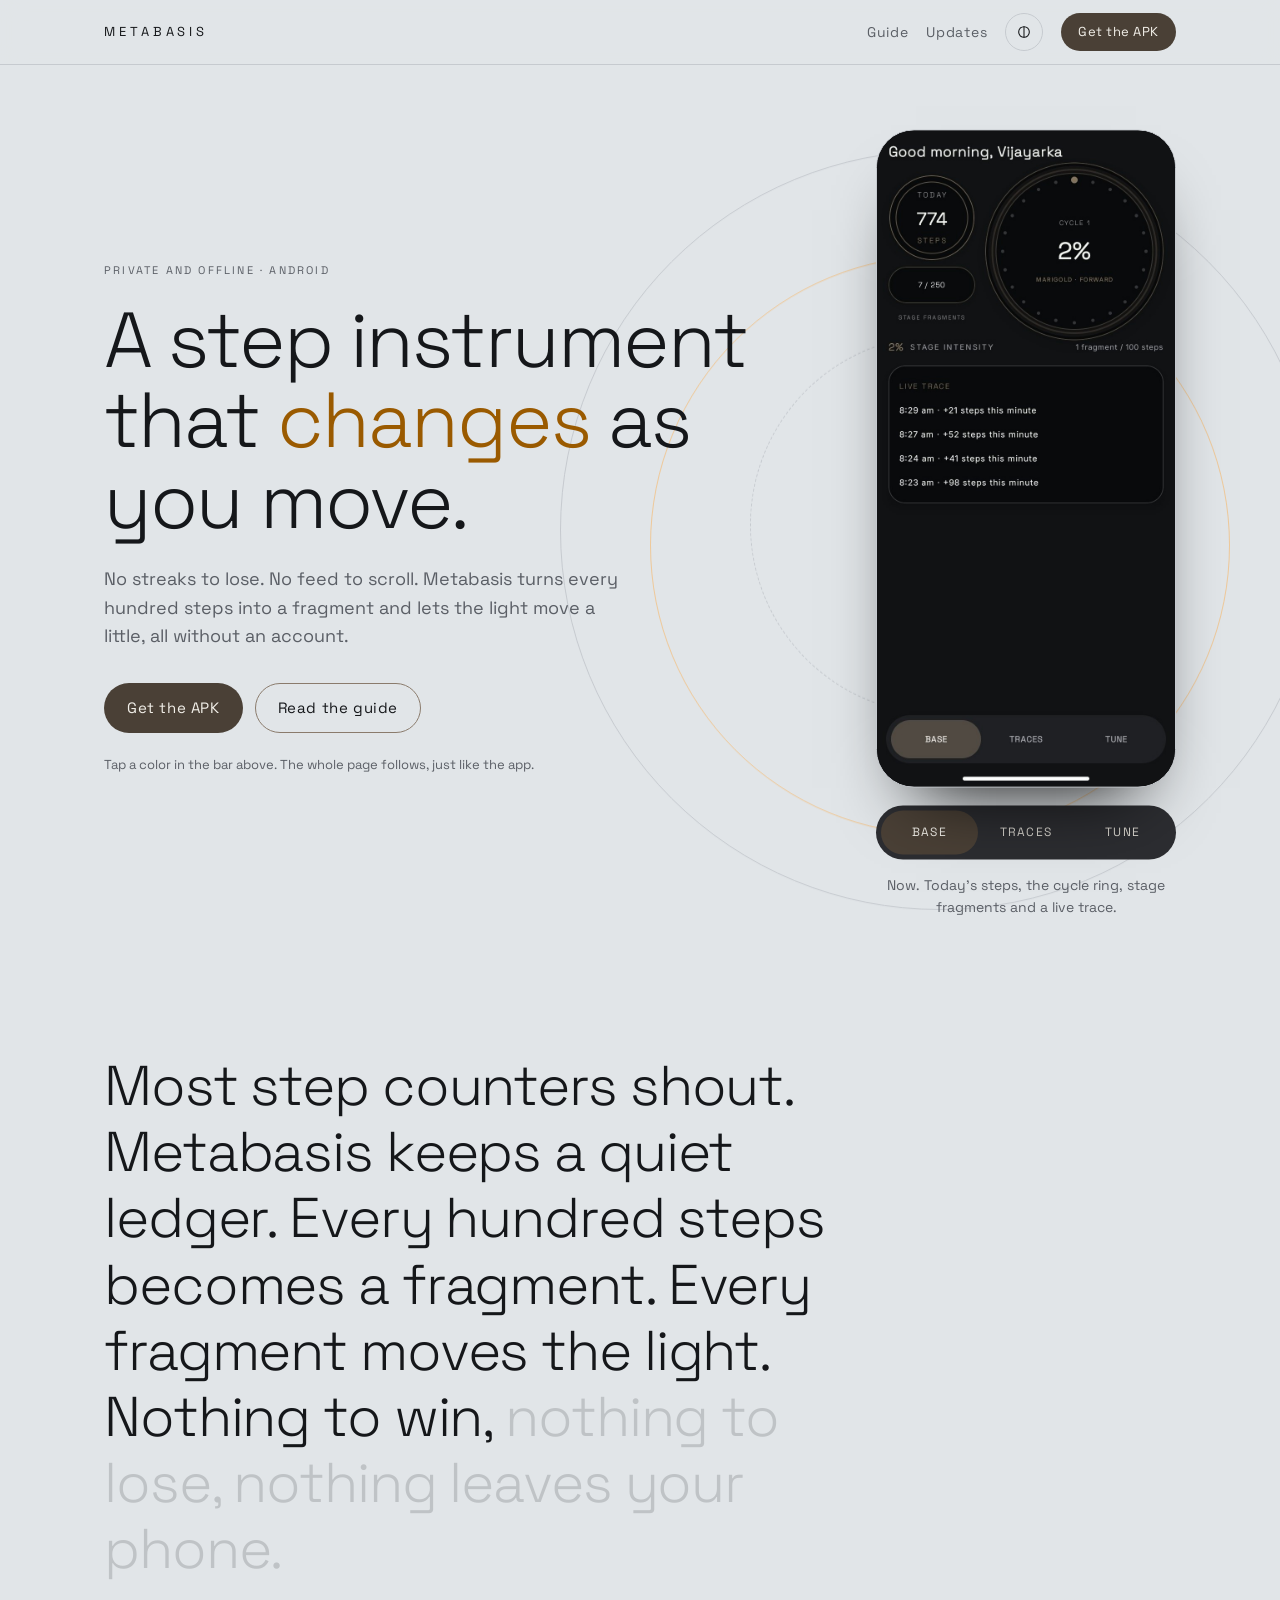
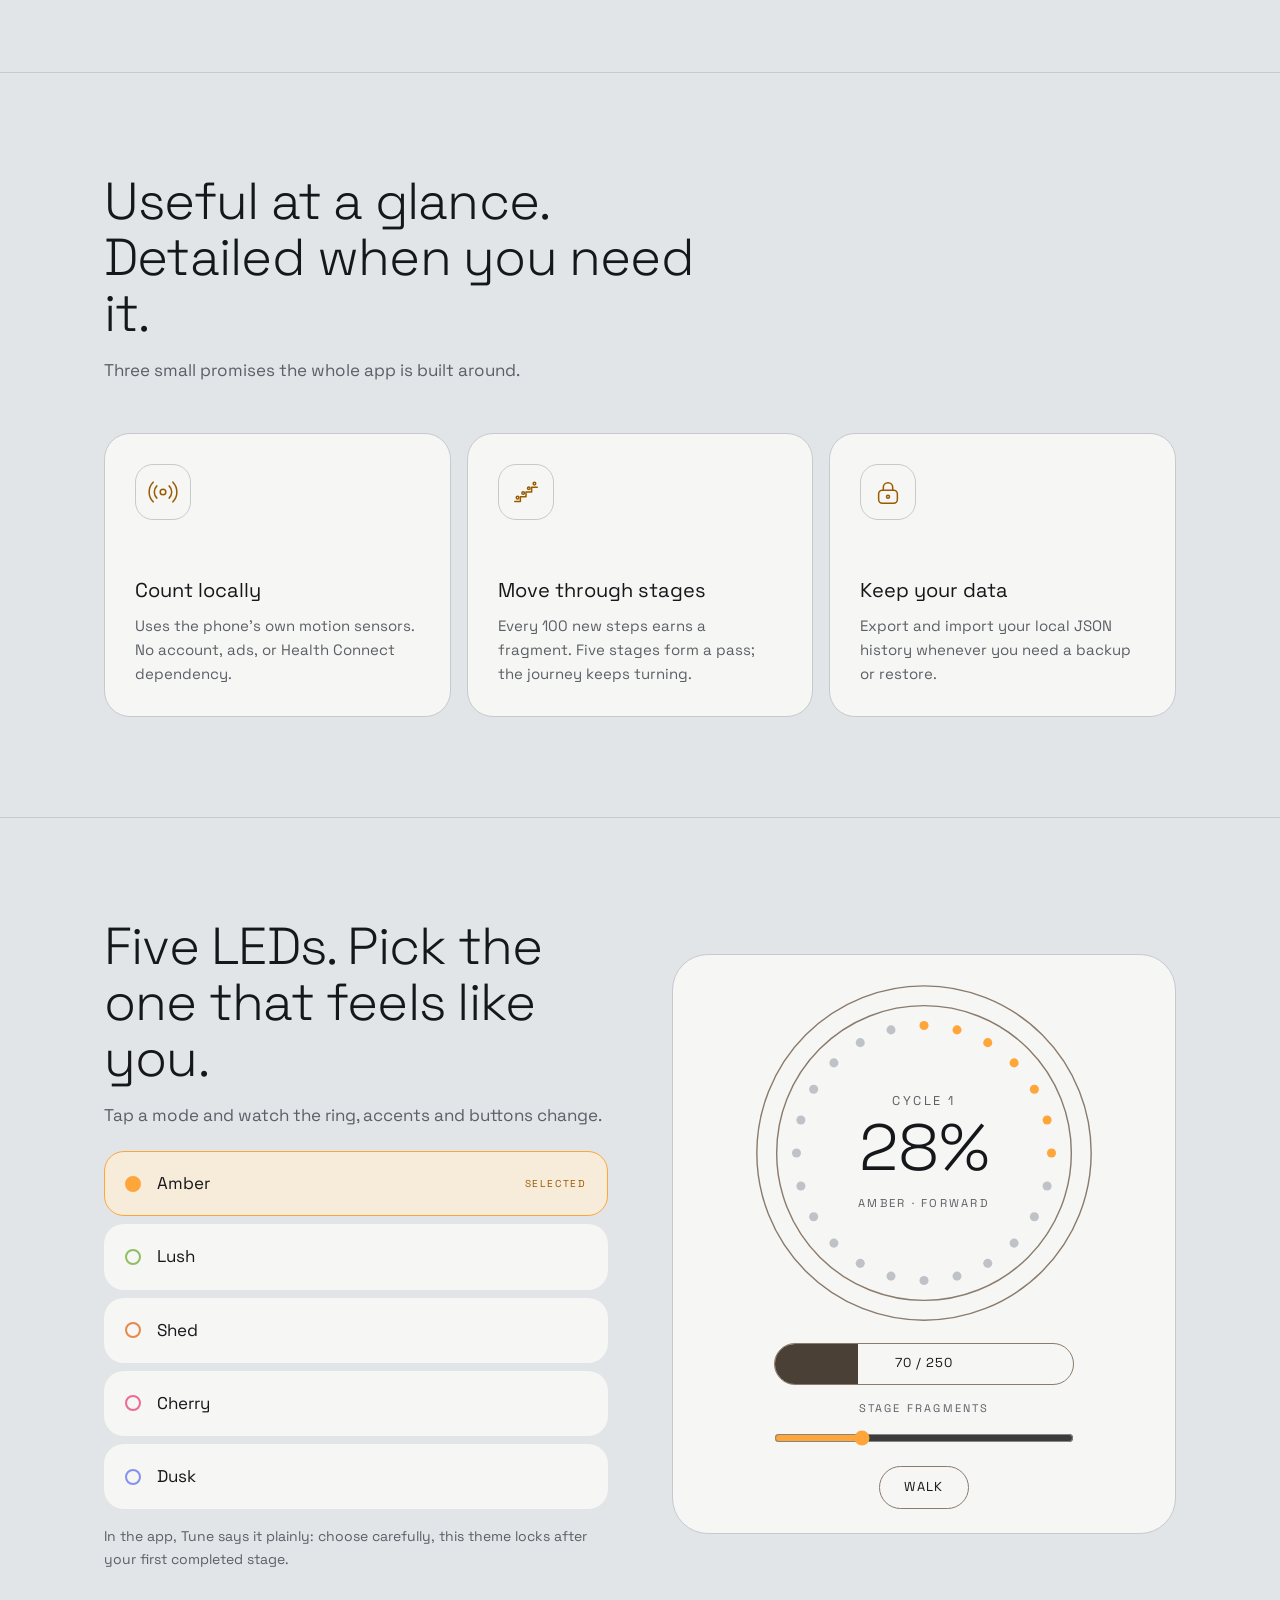
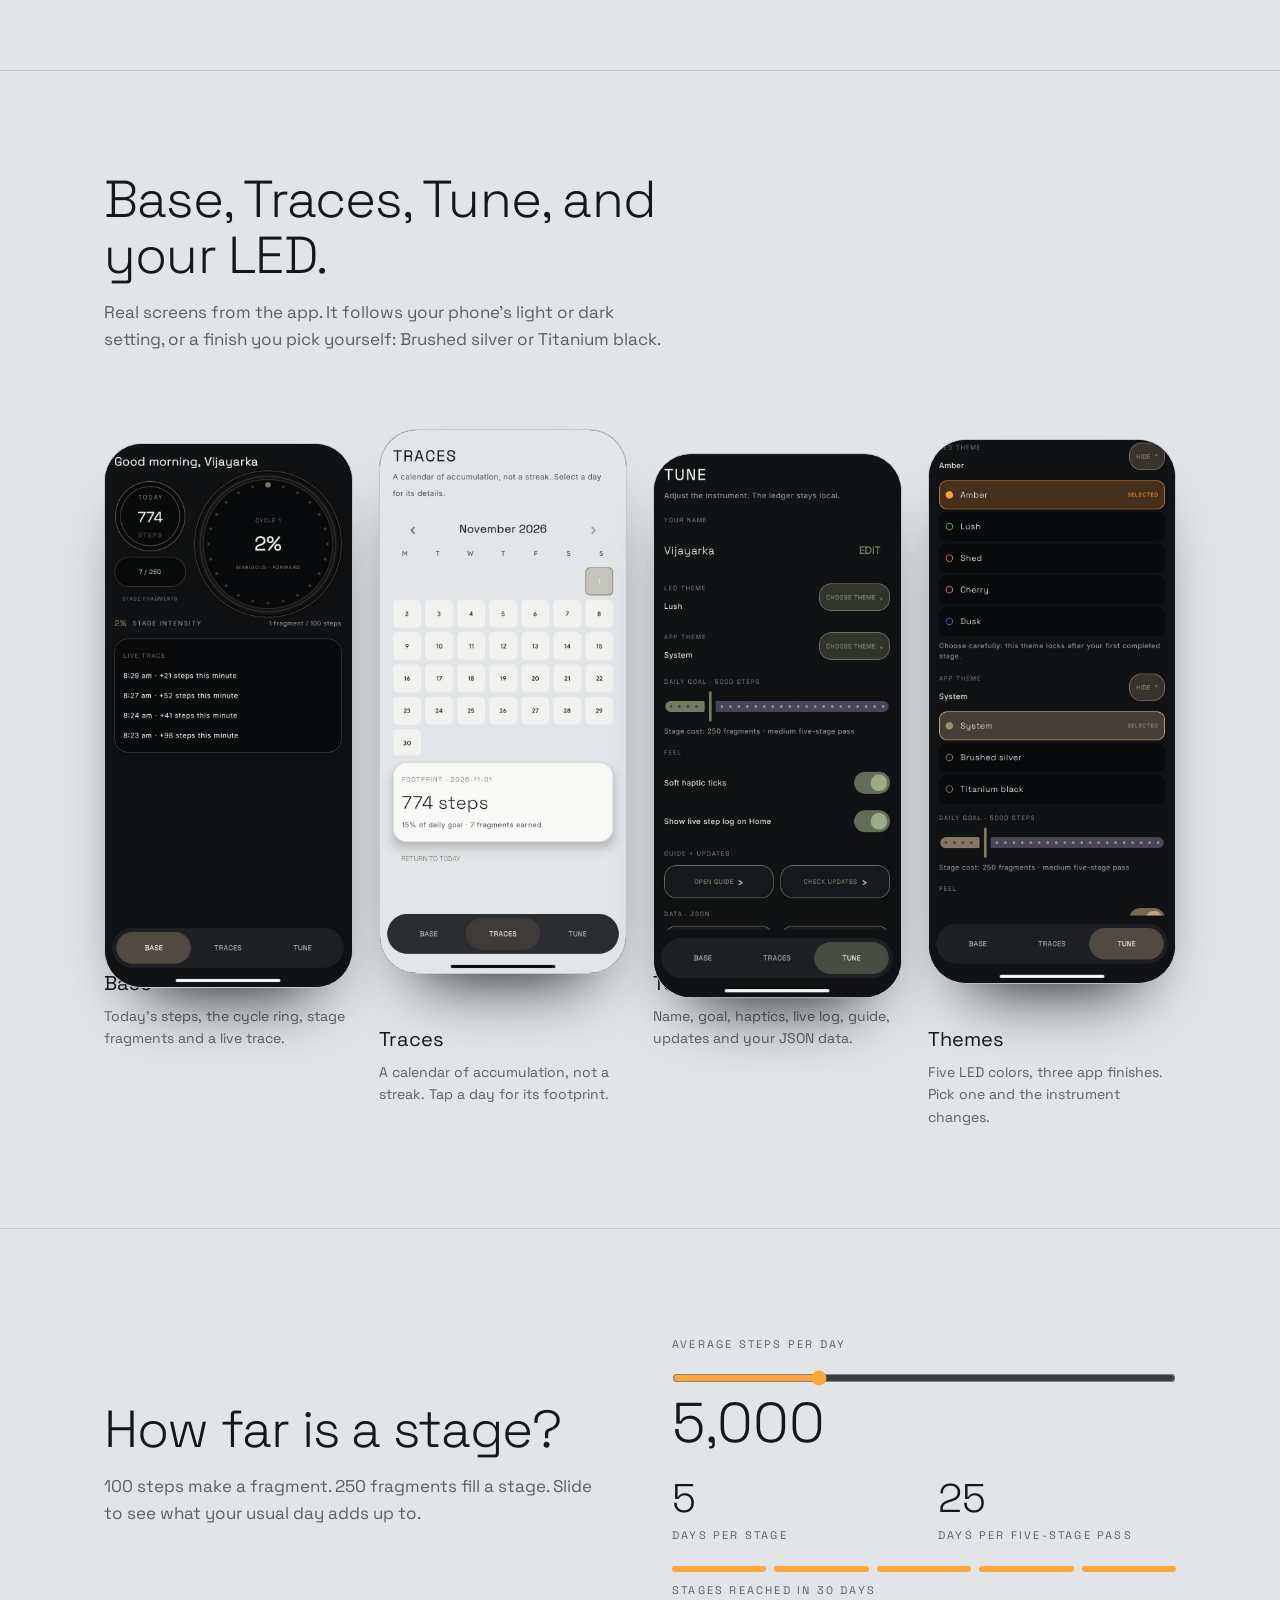
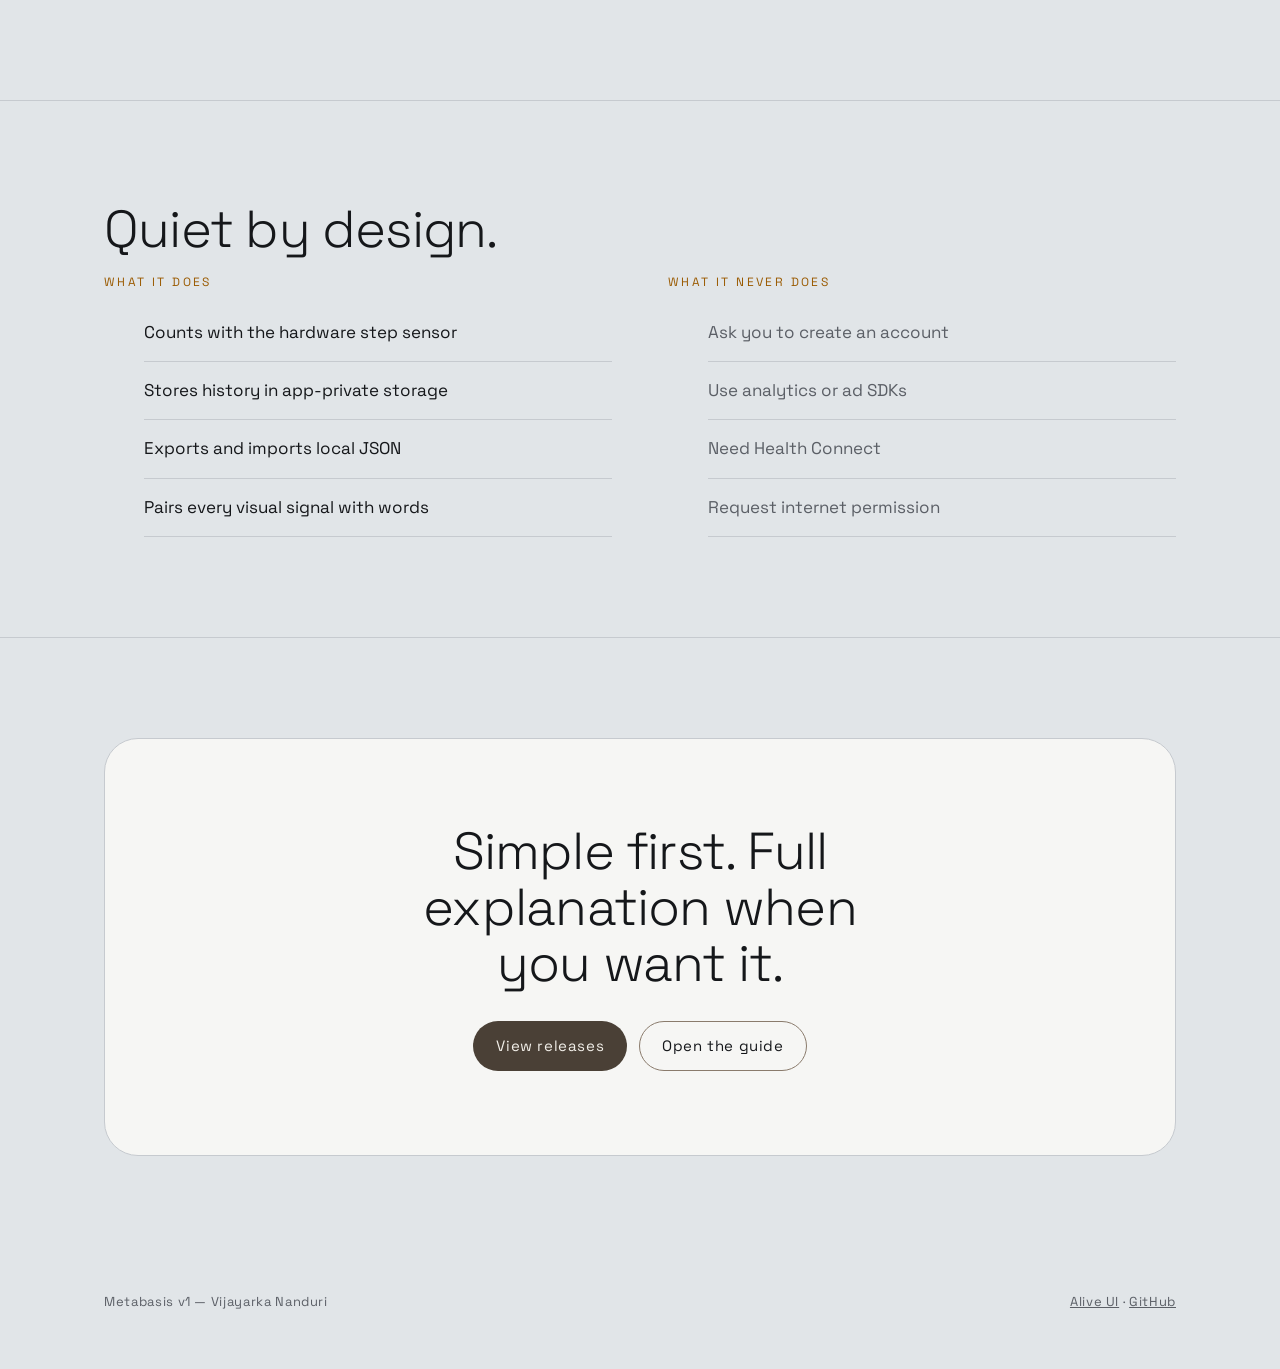
==== commit 8b523229: "Polish screenshots and website navigation" ====
--- a/index.html
+++ b/index.html
@@ -14,13 +14,13 @@
 nav{position:sticky;top:0;z-index:30;background:color-mix(in srgb,var(--bg) 88%,transparent);backdrop-filter:blur(12px);-webkit-backdrop-filter:blur(12px);border-bottom:1px solid var(--ln)}
 nav .w{display:flex;align-items:center;gap:18px;height:64px}nav b{font-weight:400;letter-spacing:.3em;font-size:13px;margin-right:auto}nav a{text-decoration:none;color:var(--m);font-size:14px;letter-spacing:.05em}nav a:hover{color:var(--t)}
 .leds{display:flex;gap:4px;background:var(--nav);padding:5px;border-radius:99px}.leds button{width:22px;height:22px;border-radius:50%;border:0;background:none;cursor:pointer;display:grid;place-items:center;padding:0}.leds i{width:12px;height:12px;border-radius:50%;border:2px solid var(--c);transition:.25s}.leds button.on i{background:var(--c);transform:scale(1.2)}
-.tg{width:38px;height:38px;border-radius:50%;border:1px solid var(--ln);background:none;color:var(--t);cursor:pointer;display:grid;place-items:center;padding:0}.tg svg{width:18px;height:18px;fill:none;stroke:currentColor;stroke-width:1.6;stroke-linecap:round;display:none}html[data-app=system] .tg .s,html[data-app=silver] .tg .l,html[data-app=titanium] .tg .d{display:block}
-.pb{display:inline-block;padding:14px 28px;border-radius:99px;background:var(--pill);color:#f2efe9!important;text-decoration:none;font-size:15px;letter-spacing:.04em;border:1px solid transparent;transition:background .4s,transform .2s}.pb:active{transform:scale(.97)}.pb.o{background:none;border-color:var(--br);color:var(--t)!important}nav a.pb{padding:9px 20px;font-size:14px}
+.tg{width:38px;height:38px;border-radius:50%;border:1px solid var(--ln);background:none;color:var(--t);cursor:pointer;display:grid;place-items:center;padding:0}.tg svg{width:16px;height:16px;fill:none;stroke:currentColor;stroke-width:1.6;stroke-linecap:round;display:none}html[data-app=system] .tg .s,html[data-app=silver] .tg .l,html[data-app=titanium] .tg .d{display:block}
+.pb{display:inline-block;padding:12px 22px;border-radius:99px;background:var(--pill);color:#f2efe9!important;text-decoration:none;font-size:15px;letter-spacing:.04em;border:1px solid transparent;transition:background .4s,transform .2s}.pb:active{transform:scale(.97)}.pb.o{background:none;border-color:var(--br);color:var(--t)!important}nav a.pb{padding:8px 16px;font-size:13px}
 .hero{position:relative;display:grid;grid-template-columns:1fr auto;gap:72px;align-items:center;padding-block:60px 100px}
 .bg{position:absolute;right:-120px;top:50%;width:760px;height:760px;margin-top:-380px;pointer-events:none;z-index:0}.bg>div{position:absolute;inset:0;will-change:transform}.bg i{position:absolute;border-radius:50%;border:1px solid var(--ln)}.bg .r1 i{inset:0}.bg .r2 i{inset:90px;border-color:color-mix(in srgb,var(--a) 45%,transparent);transition:border-color .5s}.bg .r3 i{inset:190px;border-style:dashed}
 .hero>:not(.bg){position:relative;z-index:1}
 h1{font-weight:300;font-size:clamp(40px,6.4vw,78px);line-height:1.03;letter-spacing:-.025em;margin-top:20px}h1 em{font-style:normal;color:var(--ai);transition:color .5s}.l{color:var(--m);max-width:44ch;margin:24px 0 32px;font-size:18px}.row{display:flex;gap:12px;flex-wrap:wrap}.fine{margin-top:22px;font-size:13px;color:var(--m)}
-.pw{display:flex;flex-direction:column;align-items:center}.ph{position:relative;width:min(300px,72vw);aspect-ratio:720/1640;border-radius:38px;overflow:hidden;border:1px solid var(--ln);box-shadow:0 40px 70px -40px #000;background:#0e0e10;transition:border-color .5s}
+.pw{display:flex;flex-direction:column;align-items:center}.ph{position:relative;width:min(300px,72vw);aspect-ratio:720/1580;border-radius:38px;overflow:hidden;border:1px solid var(--ln);box-shadow:0 40px 70px -40px #000;background:#0e0e10;transition:border-color .5s}
 .ph img{position:absolute;inset:0;width:100%;height:100%;object-fit:cover;opacity:0;transition:opacity .45s}.ph img.on{opacity:1}
 .seg{display:grid;grid-template-columns:repeat(3,1fr);background:var(--nav);border-radius:99px;padding:5px;margin-top:18px;width:min(300px,72vw)}.seg button{font:inherit;font-size:12px;letter-spacing:.1em;border:0;background:none;color:var(--navt);padding:12px 0;border-radius:99px;cursor:pointer;transition:background .4s}.seg .on{background:var(--pill);color:#f2efe9}
 #cp{margin-top:14px;font-size:14px;color:var(--m);min-height:44px;width:min(300px,72vw);text-align:center}
@@ -41,17 +41,17 @@
 #up{position:fixed;right:max(18px,env(safe-area-inset-right));bottom:max(18px,env(safe-area-inset-bottom));width:52px;height:52px;border-radius:50%;border:0;background:var(--nav);color:#f2efe9;cursor:pointer;z-index:40;display:grid;place-items:center;opacity:0;transform:translateY(16px) scale(.9);pointer-events:none;transition:opacity .3s,transform .3s;box-shadow:0 10px 30px -10px #0008}#up.on{opacity:1;transform:none;pointer-events:auto}#up svg{position:absolute;inset:0;width:52px;height:52px;transform:rotate(-90deg)}#up circle{fill:none;stroke-width:2}#up path{width:20px;position:relative;fill:none;stroke:currentColor;stroke-width:2;stroke-linecap:round;stroke-linejoin:round}
 :focus-visible{outline:2px solid var(--a);outline-offset:3px}
 @media(max-width:900px){.hero,.led,.play,.priv,.tri{grid-template-columns:1fr}.hero{gap:48px;padding-block:36px 70px}.led,.play{gap:36px}section{padding:72px 0}.bg{right:50%;margin-right:-380px;top:auto;bottom:-120px;margin-top:0;opacity:.7}nav a.h{display:none}.shots{display:flex;overflow-x:auto;scroll-snap-type:x mandatory;gap:16px;margin:0 -24px;padding:0 24px 12px;scrollbar-width:none}.shots::-webkit-scrollbar{display:none}.shots figure{flex:0 0 66%;scroll-snap-align:center;margin:0!important}.pw{order:2}.ic{margin-bottom:32px}.pb{padding:14px 24px}}
-@media(max-width:520px){.w{padding:0 18px}nav .w{gap:10px}nav b{letter-spacing:.2em;font-size:12px}nav a.pb{display:none}h1{font-size:clamp(38px,11.5vw,52px)}.row .pb{flex:1;text-align:center}.big{font-size:44px}.shots{margin:0 -18px;padding:0 18px 12px}.shots figure{flex-basis:72%}.opt{padding:16px}}
+@media(max-width:520px){.w{padding:0 18px}nav .w{gap:10px}nav b{letter-spacing:.2em;font-size:12px}nav a.pb{display:none}h1{font-size:clamp(38px,11.5vw,52px)}.row .pb{flex:0 0 auto;text-align:center}.big{font-size:44px}.shots{margin:0 -18px;padding:0 18px 12px}.shots figure{flex-basis:72%}.opt{padding:16px}}
 @media(prefers-reduced-motion:reduce){*{transition:none!important;scroll-behavior:auto!important}.rv{opacity:1;transform:none}.mf span{opacity:1}}
 </style></head><body>
-<nav><div class="w"><b>METABASIS</b><a class="h" href="metabasis-guide.html">Guide</a><a class="h" href="metabasis-updates.html">Updates</a><div class="leds" id="ld" role="group" aria-label="LED theme"></div><button class="tg" id="tg" aria-label="Switch app theme"><svg class="s" viewBox="0 0 24 24"><circle cx="12" cy="12" r="8"/><path d="M12 4v16"/></svg><svg class="l" viewBox="0 0 24 24"><circle cx="12" cy="12" r="4"/><path d="M12 2v3M12 19v3M2 12h3M19 12h3M5 5l2 2M17 17l2 2M19 5l-2 2M7 17l-2 2"/></svg><svg class="d" viewBox="0 0 24 24"><path d="M20 14.5A8 8 0 1 1 9.5 4a6.5 6.5 0 0 0 10.5 10.5z"/></svg></button><a class="pb" href="https://github.com/vijayarkananduri/metabasis/releases">Get the APK</a></div></nav>
+<nav><div class="w"><b>METABASIS</b><a class="h" href="metabasis-guide.html">Guide</a><a class="h" href="metabasis-updates.html">Updates</a><button class="tg" id="tg" aria-label="Switch app theme"><svg class="s" viewBox="0 0 24 24"><circle cx="12" cy="12" r="8"/><path d="M12 4v16"/></svg><svg class="l" viewBox="0 0 24 24"><circle cx="12" cy="12" r="3.5"/><path d="M12 3.5v2M12 18.5v2M3.5 12h2M18.5 12h2M5.8 5.8l1.4 1.4M16.8 16.8l1.4 1.4M18.2 5.8l-1.4 1.4M7.2 16.8l-1.4 1.4"/></svg><svg class="d" viewBox="0 0 24 24"><path d="M20 14.5A8 8 0 1 1 9.5 4a6.5 6.5 0 0 0 10.5 10.5z"/></svg></button><a class="pb" href="https://github.com/vijayarkananduri/metabasis/releases">Get the APK</a></div></nav>
 
 <header class="w hero"><div class="bg" aria-hidden="true"><div data-p=".10"><span class="r1"><i></i></span></div><div data-p="-.07"><span class="r2"><i></i></span></div><div data-p=".16"><span class="r3"><i></i></span></div></div>
 <div><p class="cap">Private and offline · Android</p><h1>A step instrument that <em>changes</em> as you move.</h1>
 <p class="l">No streaks to lose. No feed to scroll. Metabasis turns every hundred steps into a fragment and lets the light move a little, all without an account.</p>
 <div class="row"><a class="pb" href="https://github.com/vijayarkananduri/metabasis/releases">Get the APK</a><a class="pb o" href="metabasis-guide.html">Read the guide</a></div>
 <p class="fine">Tap a color in the bar above. The whole page follows, just like the app.</p></div>
-<div class="pw" data-p="-.05"><div class="ph" id="hp"><img class="on" src="assets/metabasis-base.jpg" alt="Metabasis Base screen: 774 steps today, 2% through the stage, with a live trace of recent minutes" width="720" height="1640"><img src="assets/metabasis-traces.jpg" alt="Metabasis Traces screen: a calendar with a footprint card showing 774 steps" width="720" height="1640" loading="lazy"><img src="assets/metabasis-tune.jpg" alt="Metabasis Tune screen with LED theme, daily goal and feel toggles" width="720" height="1640" loading="lazy"></div>
+<div class="pw" data-p="-.05"><div class="ph" id="hp"><img class="on" src="assets/metabasis-base.jpg" alt="Metabasis Base screen: 774 steps today, 2% through the stage, with a live trace of recent minutes" width="720" height="1580"><img src="assets/metabasis-traces.jpg" alt="Metabasis Traces screen: a calendar with a footprint card showing 774 steps" width="720" height="1580" loading="lazy"><img src="assets/metabasis-tune.jpg" alt="Metabasis Tune screen with LED theme, daily goal and feel toggles" width="720" height="1580" loading="lazy"></div>
 <div class="seg" id="sg"><button class="on">BASE</button><button>TRACES</button><button>TUNE</button></div><p id="cp"></p></div></header>
 
 <section class="mf"><div class="w"><p id="mf">Most step counters shout. Metabasis keeps a quiet ledger. Every hundred steps becomes a fragment. Every fragment moves the light. Nothing to win, nothing to lose, nothing leaves your phone.</p></div></section>
@@ -69,10 +69,10 @@
 
 <section><div class="w"><h2>Base, Traces, Tune, and your LED.</h2><p class="sub">Real screens from the app. It follows your phone’s light or dark setting, or a finish you pick yourself: Brushed silver or Titanium black.</p>
 <div class="shots">
-<figure class="rv"><div class="ph" data-p=".04"><img src="assets/metabasis-base.jpg" alt="Base screen" loading="lazy" width="720" height="1640"></div><h3>Base</h3><p>Today’s steps, the cycle ring, stage fragments and a live trace.</p></figure>
-<figure class="rv" style="--d:.08s"><div class="ph" data-p="-.03"><img src="assets/metabasis-traces.jpg" alt="Traces screen" loading="lazy" width="720" height="1640"></div><h3>Traces</h3><p>A calendar of accumulation, not a streak. Tap a day for its footprint.</p></figure>
-<figure class="rv" style="--d:.16s"><div class="ph" data-p=".05"><img src="assets/metabasis-tune.jpg" alt="Tune screen" loading="lazy" width="720" height="1640"></div><h3>Tune</h3><p>Name, goal, haptics, live log, guide, updates and your JSON data.</p></figure>
-<figure class="rv" style="--d:.24s"><div class="ph" data-p="-.02"><img src="assets/metabasis-themes.jpg" alt="Theme pickers: five LED themes and three app themes" loading="lazy" width="720" height="1640"></div><h3>Themes</h3><p>Five LED colors, three app finishes. Pick one and the instrument changes.</p></figure></div></div></section>
+<figure class="rv"><div class="ph" data-p=".04"><img src="assets/metabasis-base.jpg" alt="Base screen" loading="lazy" width="720" height="1580"></div><h3>Base</h3><p>Today’s steps, the cycle ring, stage fragments and a live trace.</p></figure>
+<figure class="rv" style="--d:.08s"><div class="ph" data-p="-.03"><img src="assets/metabasis-traces.jpg" alt="Traces screen" loading="lazy" width="720" height="1580"></div><h3>Traces</h3><p>A calendar of accumulation, not a streak. Tap a day for its footprint.</p></figure>
+<figure class="rv" style="--d:.16s"><div class="ph" data-p=".05"><img src="assets/metabasis-tune.jpg" alt="Tune screen" loading="lazy" width="720" height="1580"></div><h3>Tune</h3><p>Name, goal, haptics, live log, guide, updates and your JSON data.</p></figure>
+<figure class="rv" style="--d:.24s"><div class="ph" data-p="-.02"><img src="assets/metabasis-themes.jpg" alt="Theme pickers: five LED themes and three app themes" loading="lazy" width="720" height="1580"></div><h3>Themes</h3><p>Five LED colors, three app finishes. Pick one and the instrument changes.</p></figure></div></div></section>
 
 <section><div class="w play"><div><h2>How far is a stage?</h2><p class="sub" style="margin-bottom:0">100 steps make a fragment. 250 fragments fill a stage. Slide to see what your usual day adds up to.</p></div>
 <div><label class="cap" for="sl">Average steps per day</label><br><input id="sl" type="range" min="1000" max="15000" step="250" value="5000" style="max-width:none;margin:14px 0 6px"><div class="big" id="sv">5,000</div>
@@ -90,8 +90,7 @@
 const ld=k=>{try{return localStorage.getItem(k)}catch(e){}},sv=(k,v)=>{try{localStorage.setItem(k,v)}catch(e){}};
 let led=ld('mb-led')||'amber',app=ld('mb-app')||'system',walk=0,fr=70;
 function apply(){const m=app=='system'?(mq.matches?'light':'dark'):app=='silver'?'light':'dark';H.dataset.led=led;H.dataset.app=app;H.dataset.mode=m;document.querySelector('meta[name=theme-color]').content=m=='light'?'#e1e5e8':'#0e0e10';
-document.querySelectorAll('#ld button').forEach(b=>{b.classList.toggle('on',b.dataset.k==led);b.setAttribute('aria-pressed',b.dataset.k==led)});document.querySelectorAll('#op .opt').forEach(b=>b.classList.toggle('on',b.dataset.k==led));ring()}
-$('ld').innerHTML=LED.map(l=>'<button data-k="'+l[0]+'" aria-label="'+l[1]+' LED" style="--c:'+l[2]+'"><i></i></button>').join('');
+document.querySelectorAll('#op .opt').forEach(b=>b.classList.toggle('on',b.dataset.k==led));ring()}
 $('op').innerHTML=LED.map(l=>'<button class="opt" data-k="'+l[0]+'" style="--c:'+l[2]+'"><i></i>'+l[1]+'<s>SELECTED</s></button>').join('');
 document.querySelectorAll('[data-k]').forEach(b=>b.onclick=()=>{led=b.dataset.k;sv('mb-led',led);apply()});
 $('tg').onclick=()=>{app=APP[(APP.indexOf(app)+1)%3];sv('mb-app',app);apply()};mq.onchange=apply;
